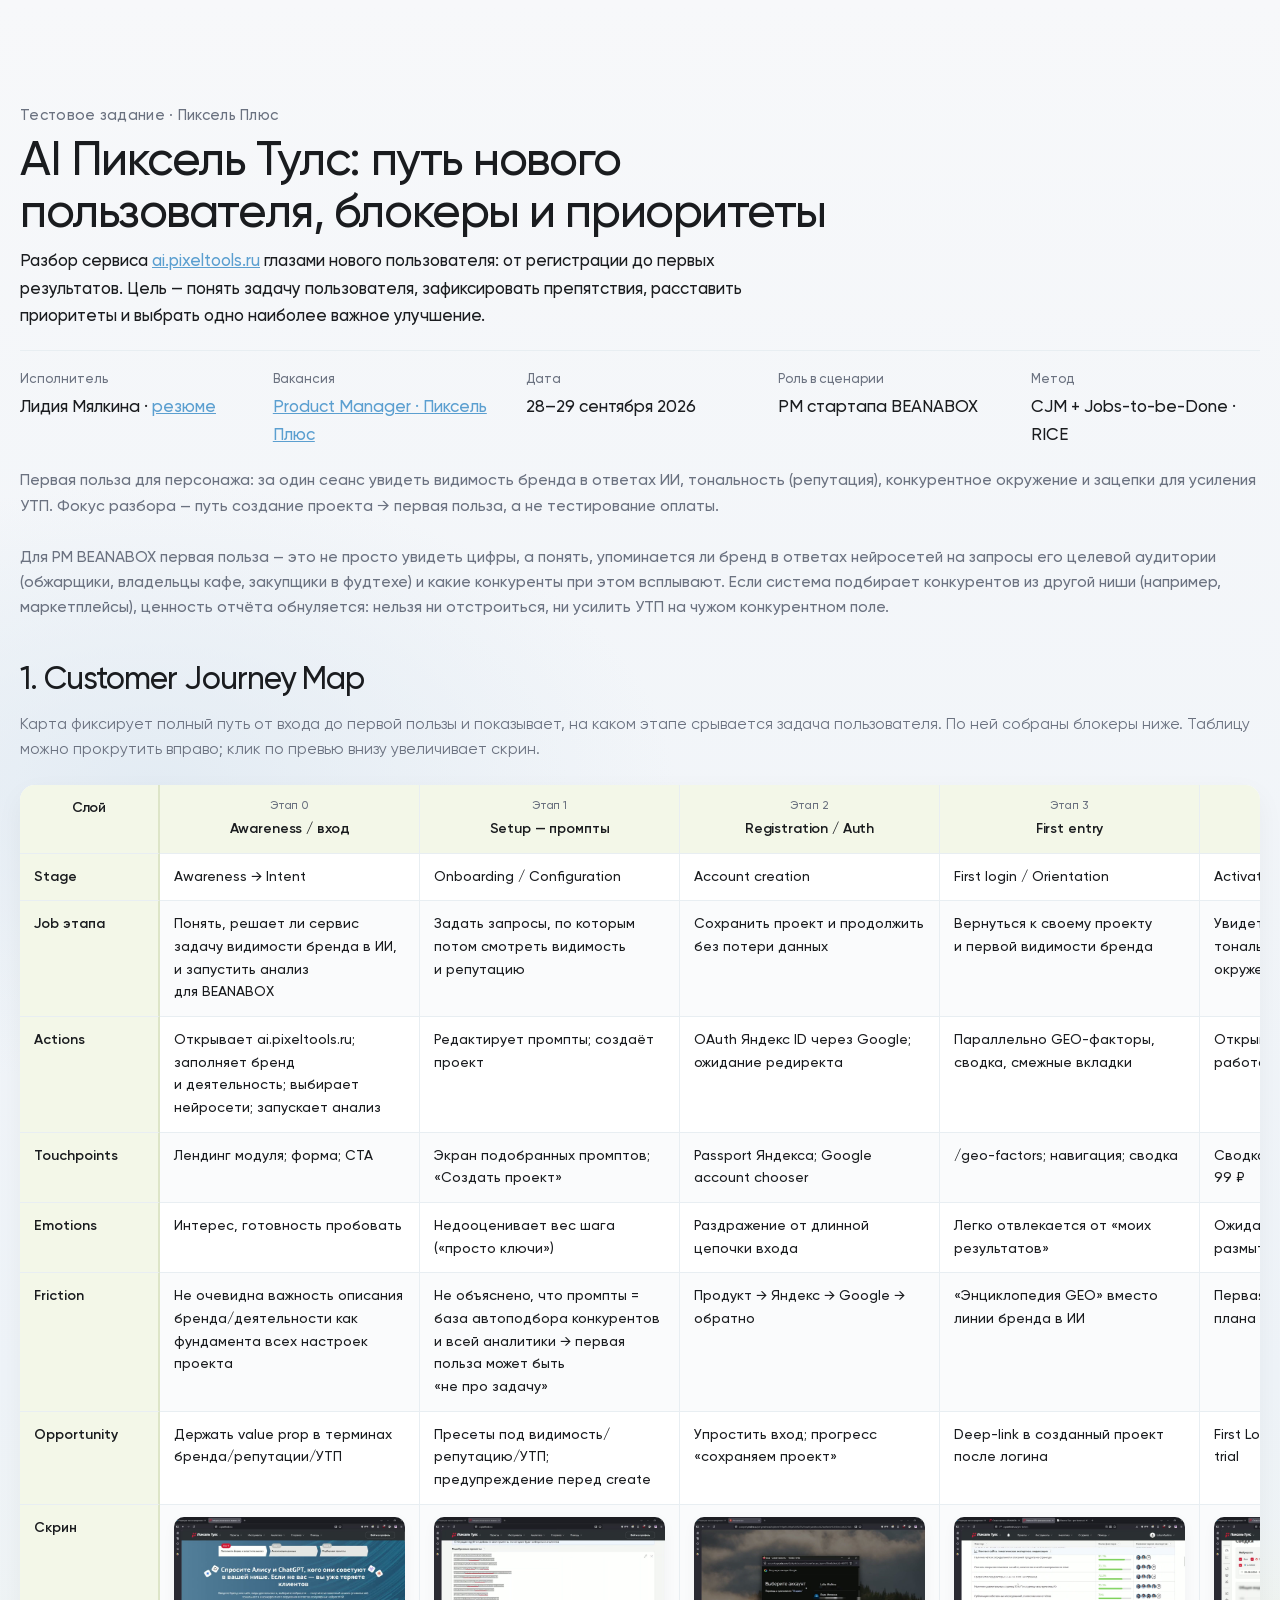
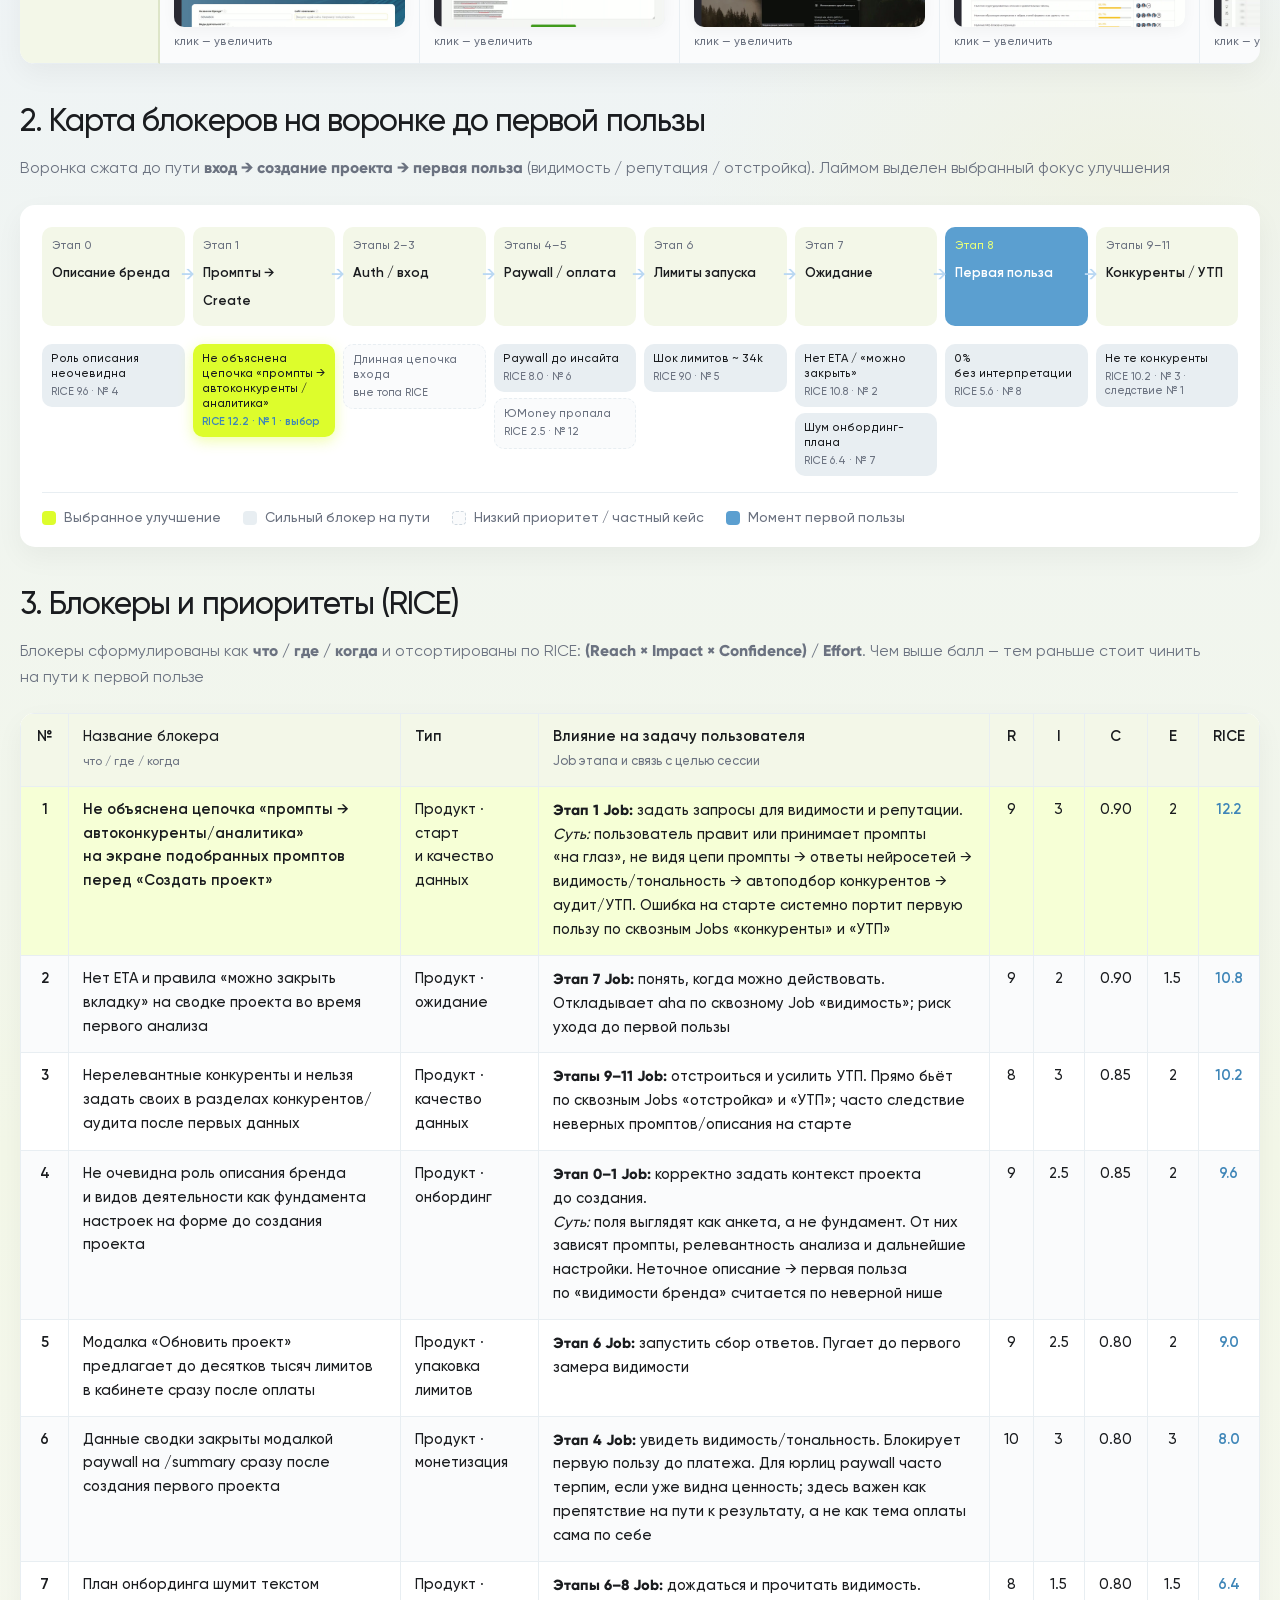
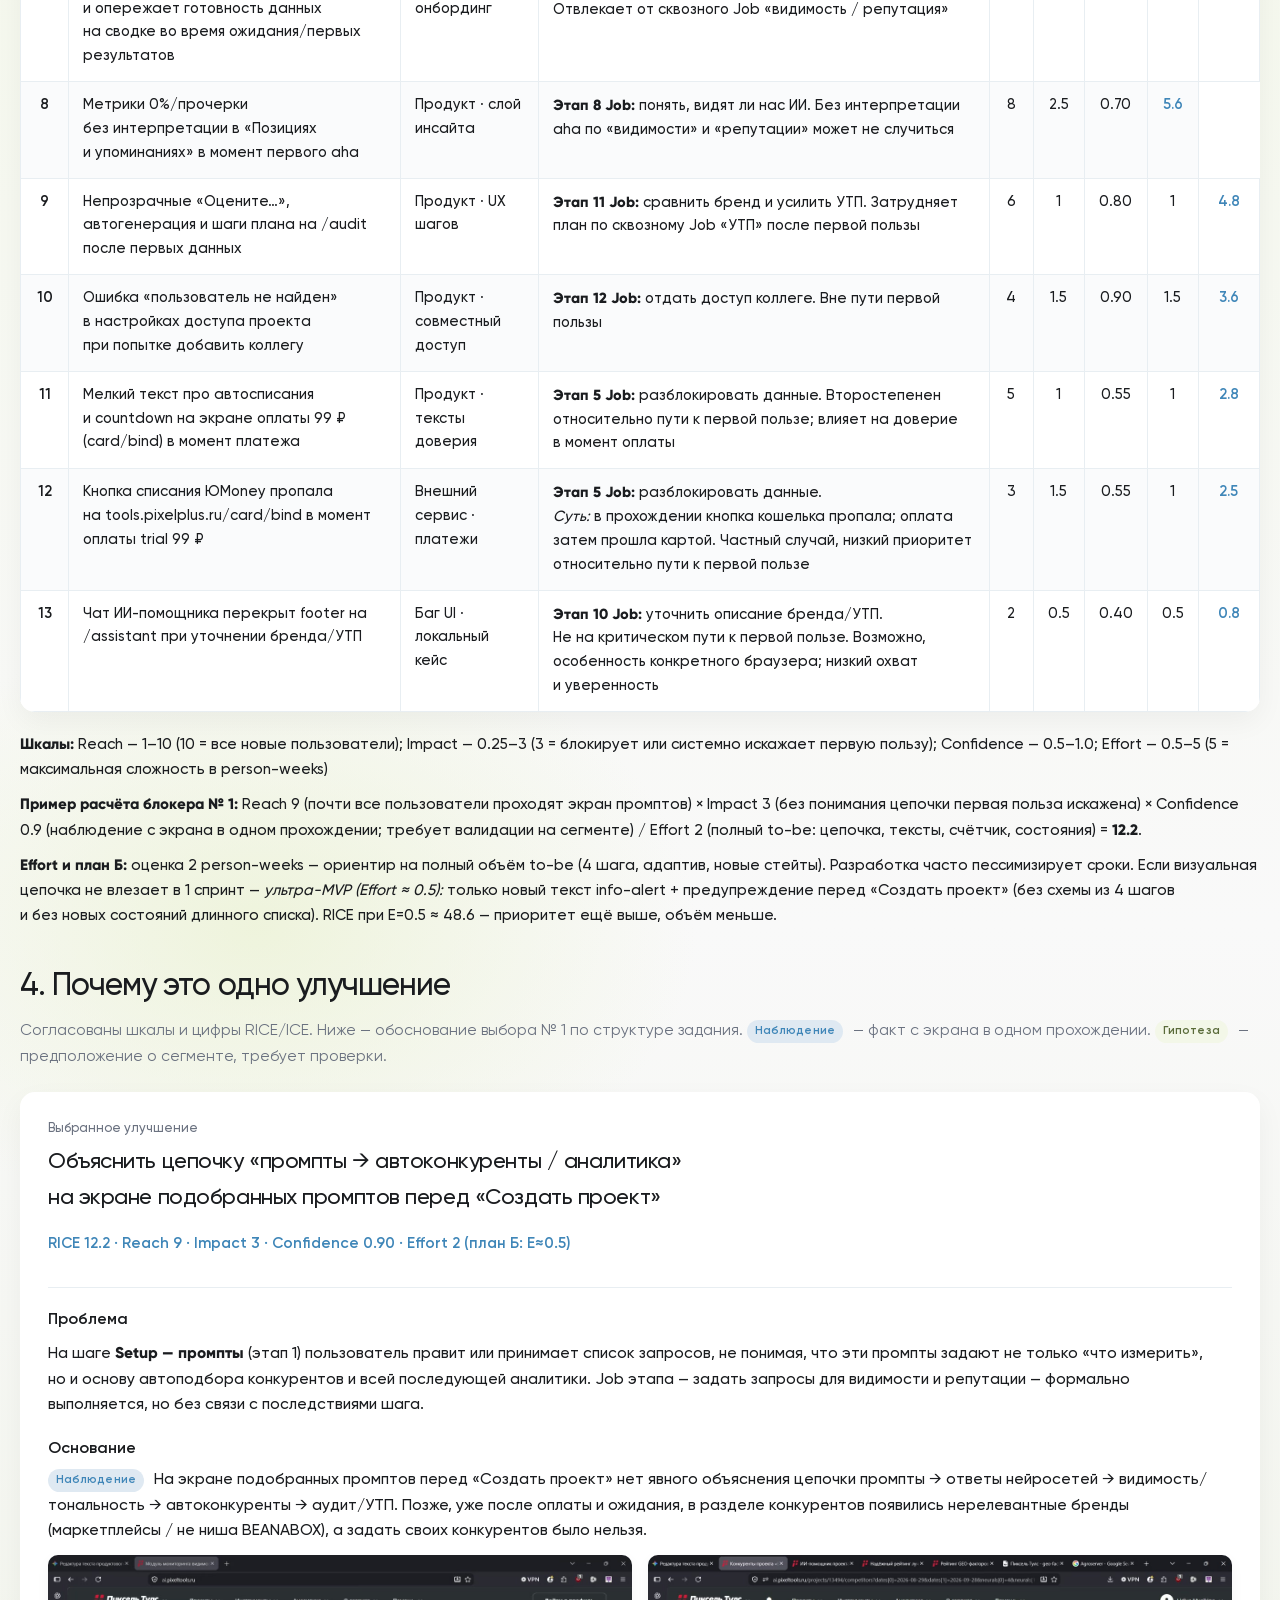
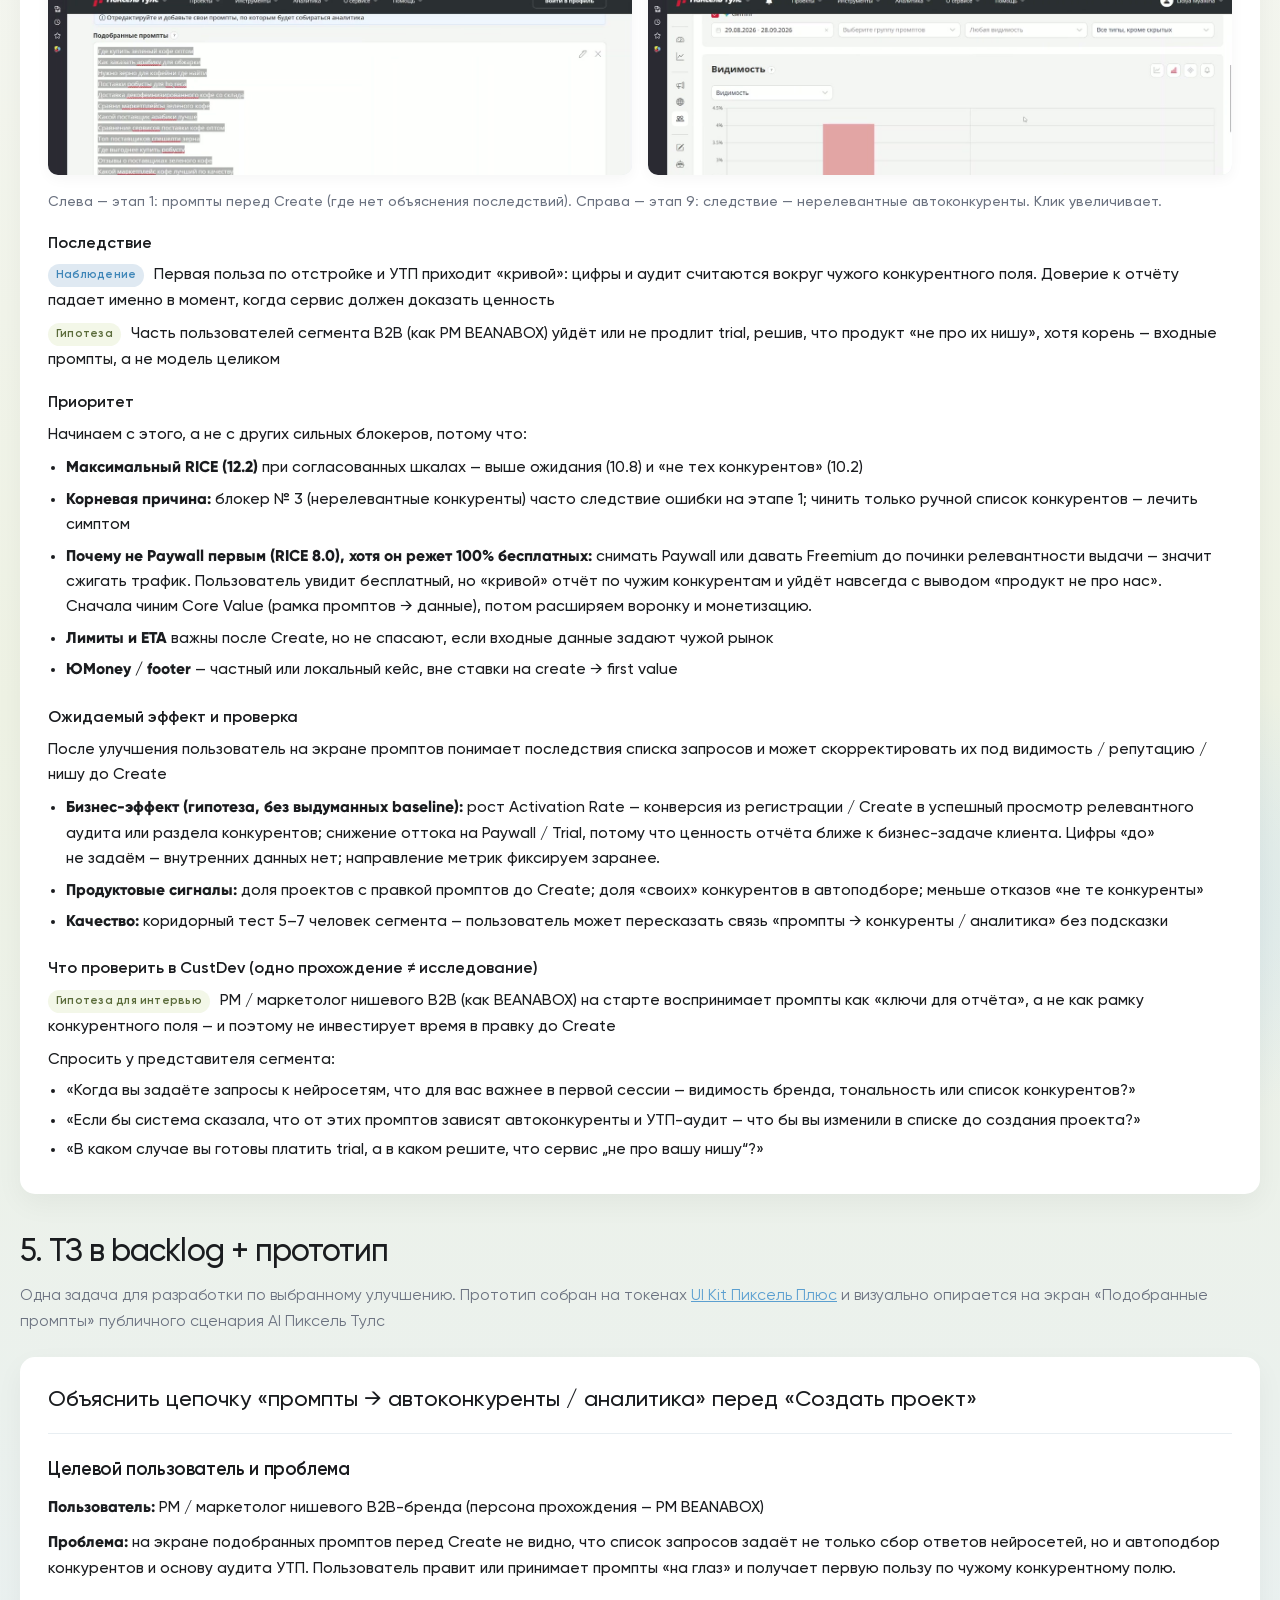
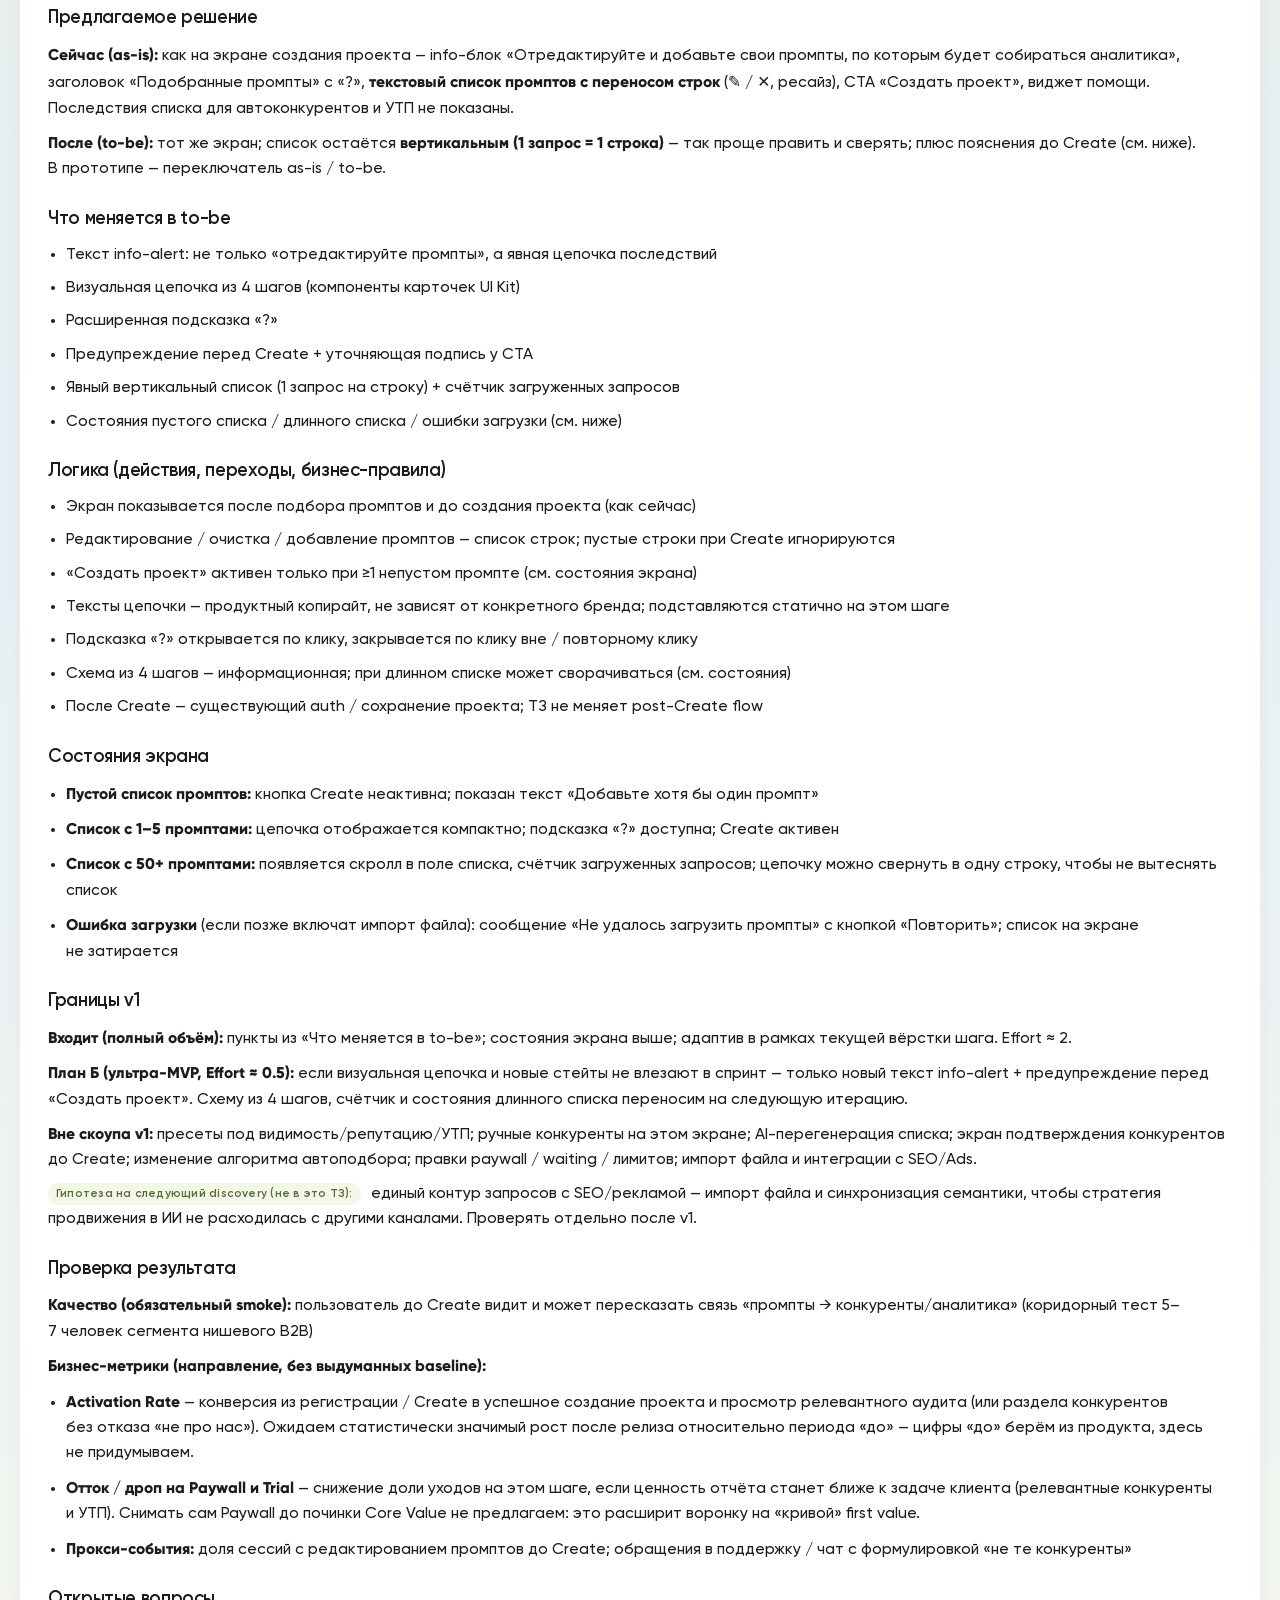
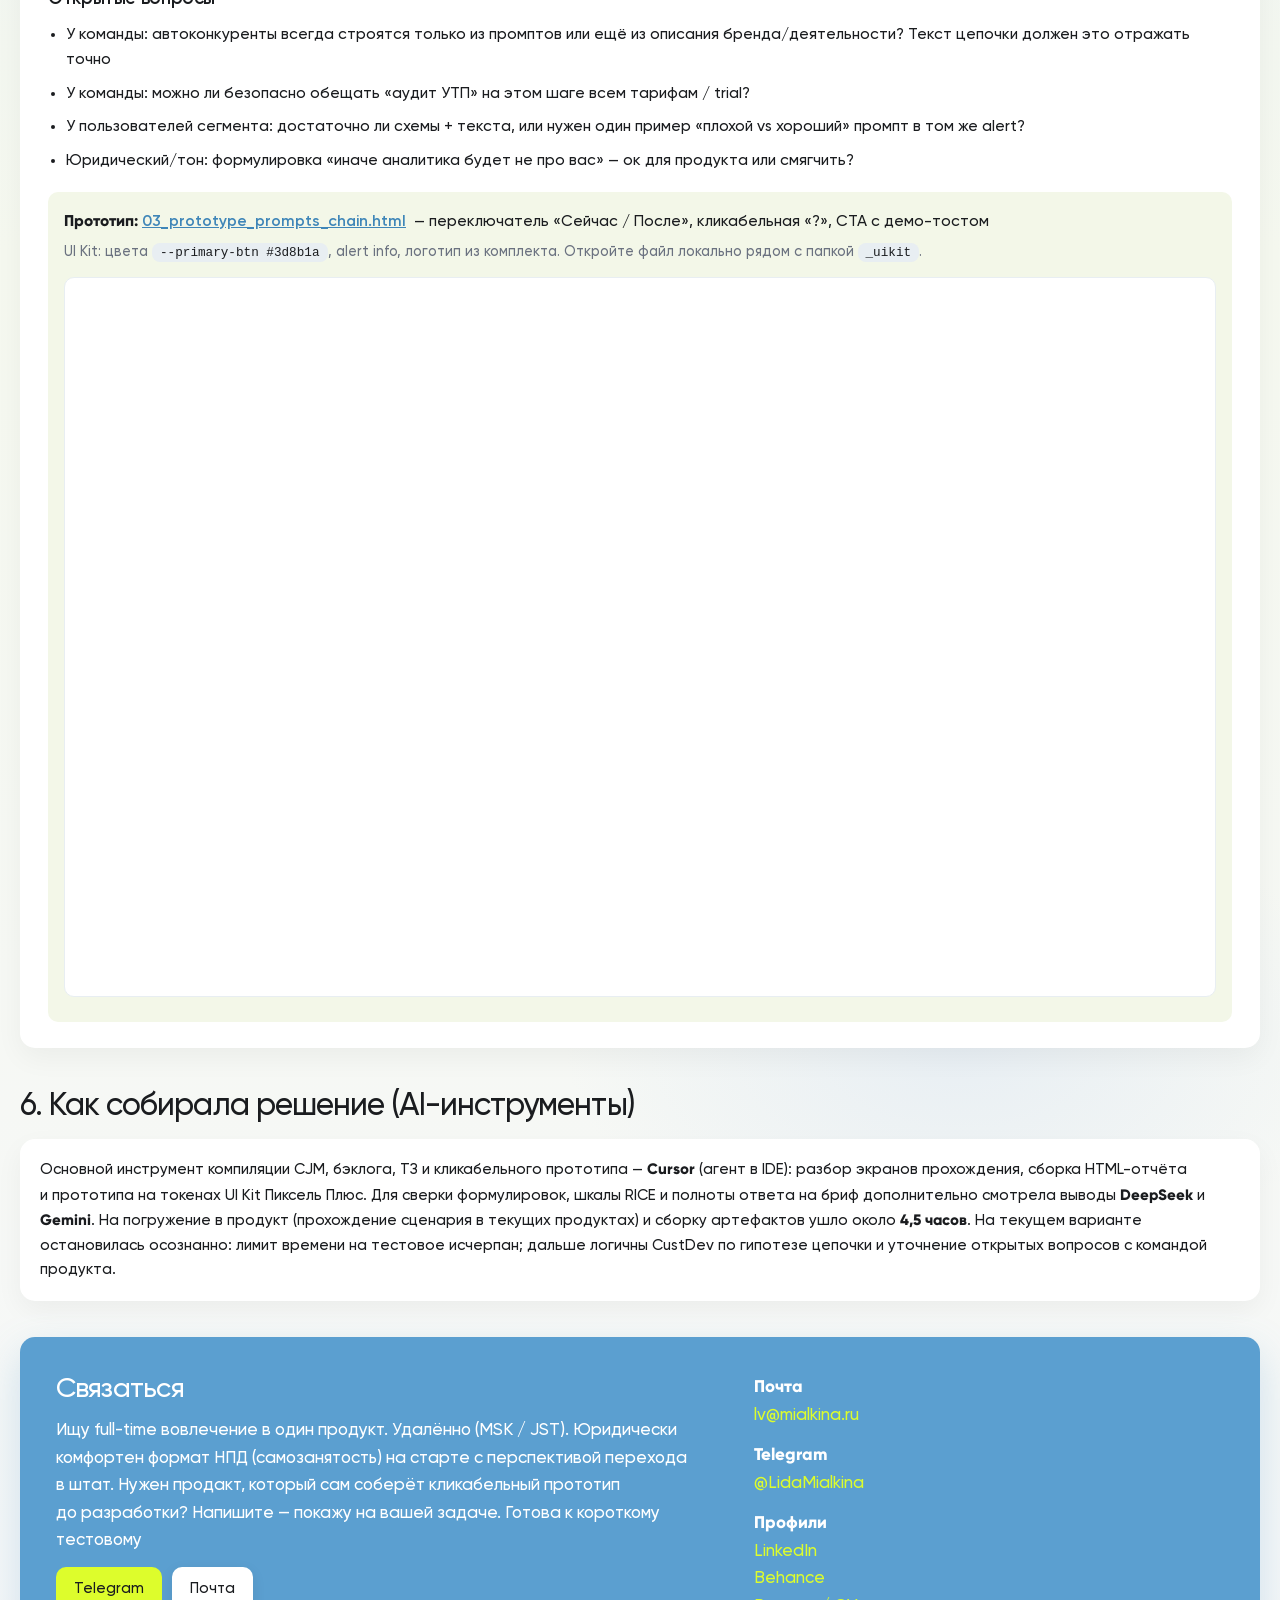
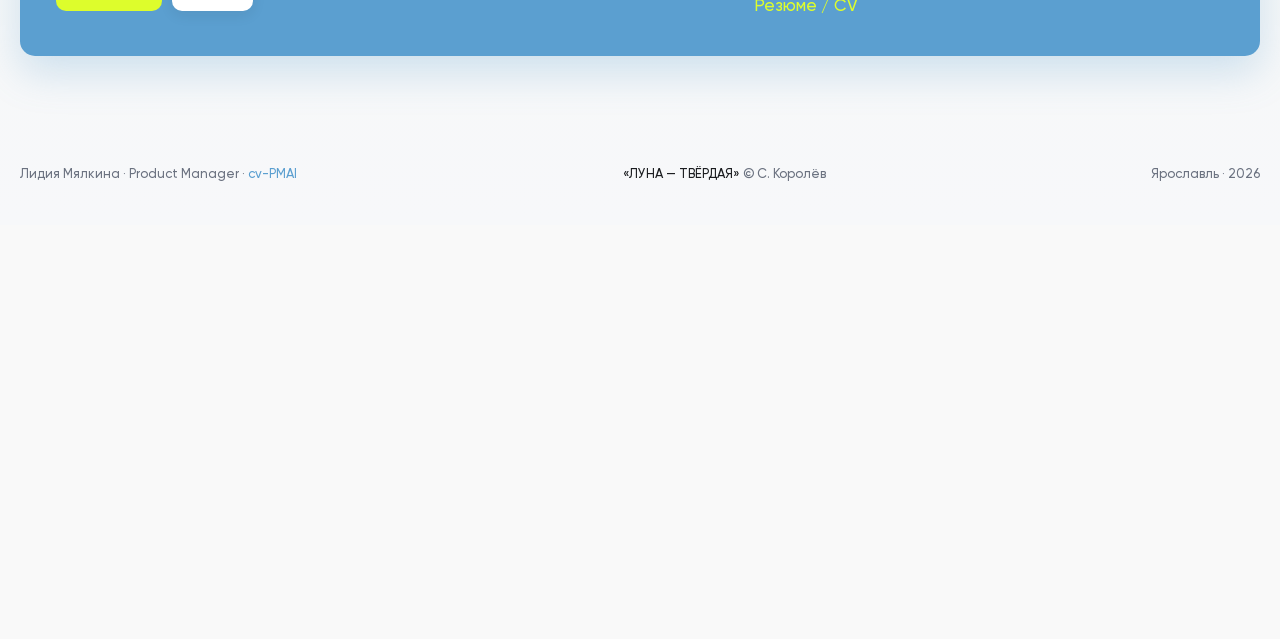
==== index.html @ 6ed5271f "Тестовое для Пиксель Первый комит" ====
<!DOCTYPE html>
<html lang="ru">
<head>
<meta charset="utf-8"/>
<meta name="viewport" content="width=device-width, initial-scale=1"/>
<title>AI Пиксель Тулс · тестовое — Лидия Мялкина</title>
<meta http-equiv="refresh" content="0; url=02_report_CJM_blockers_RICE.html"/>
<link rel="canonical" href="02_report_CJM_blockers_RICE.html"/>
<meta name="robots" content="noindex,nofollow"/>
</head>
<body>
  <p style="font:500 16px/1.5 system-ui,sans-serif;padding:24px">
    <a href="02_report_CJM_blockers_RICE.html">Открыть отчёт: CJM, блокеры, RICE, ТЗ и прототип</a>
  </p>
</body>
</html>
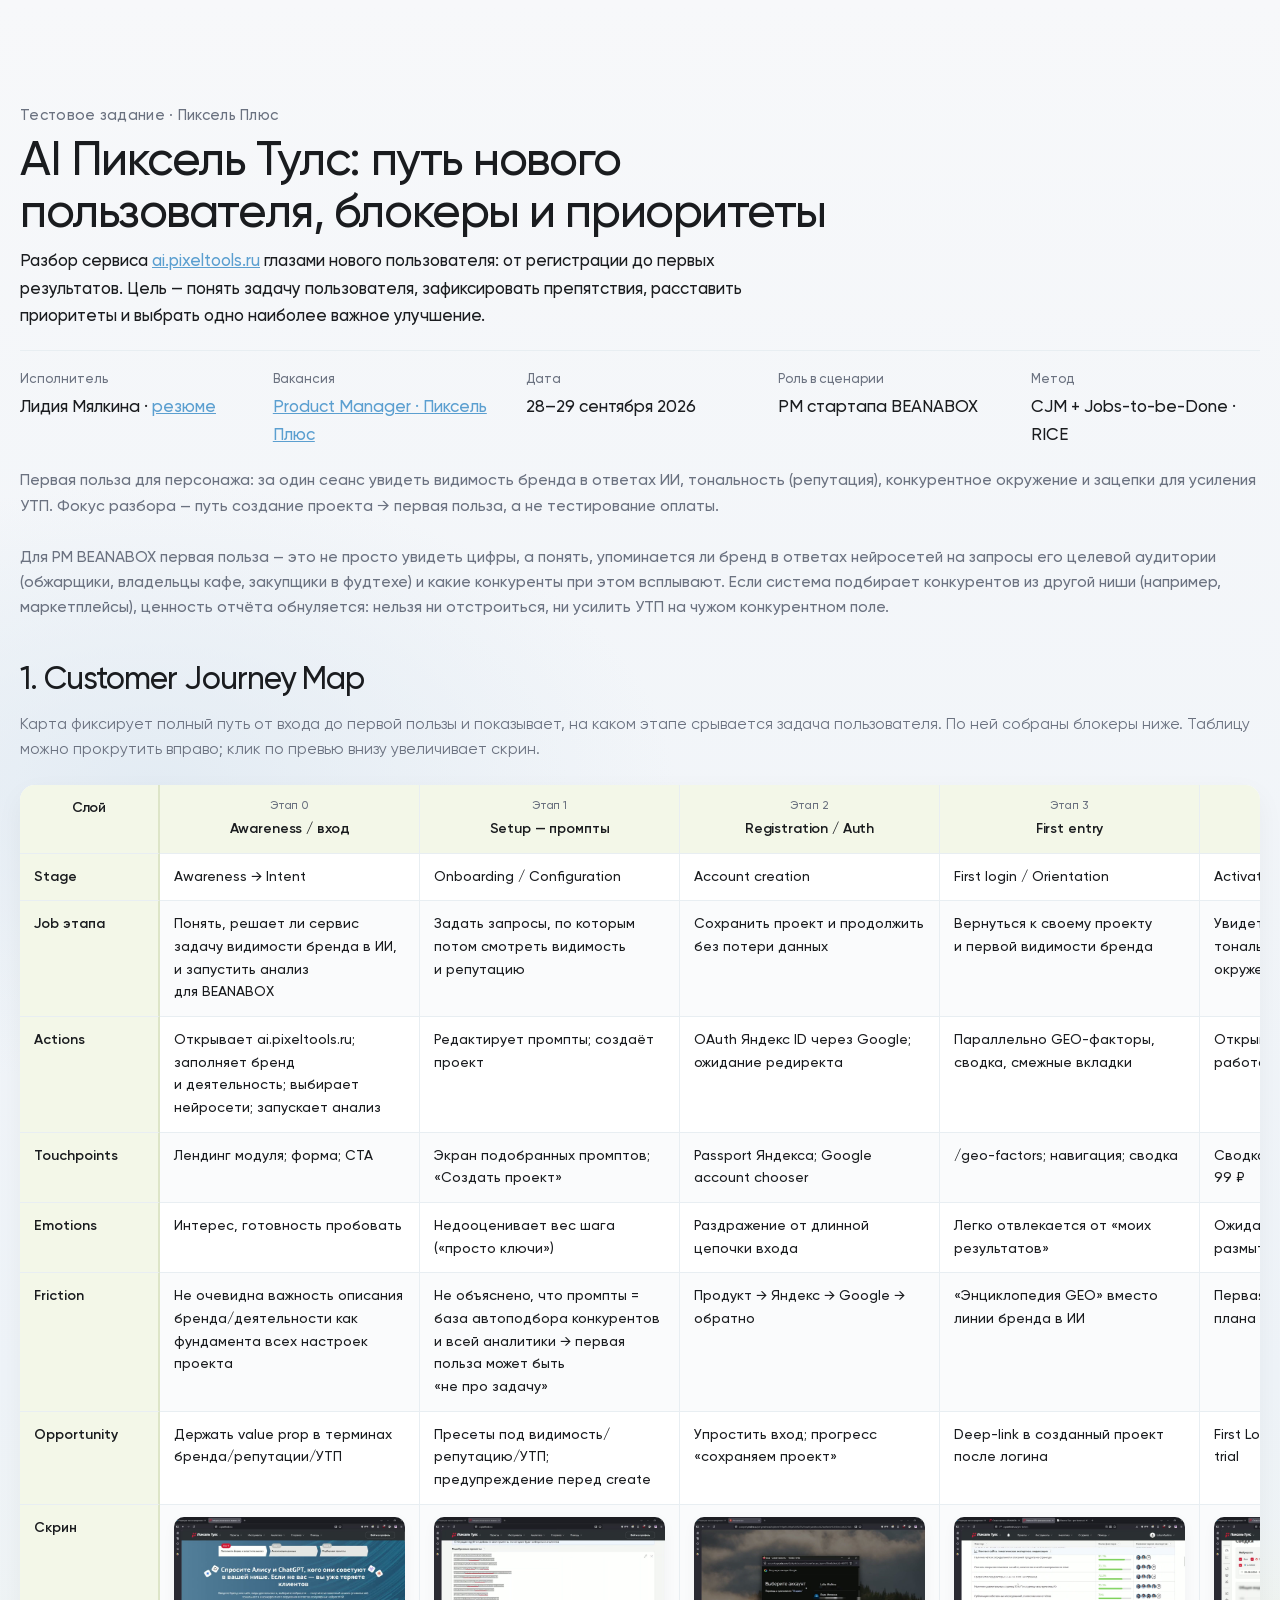
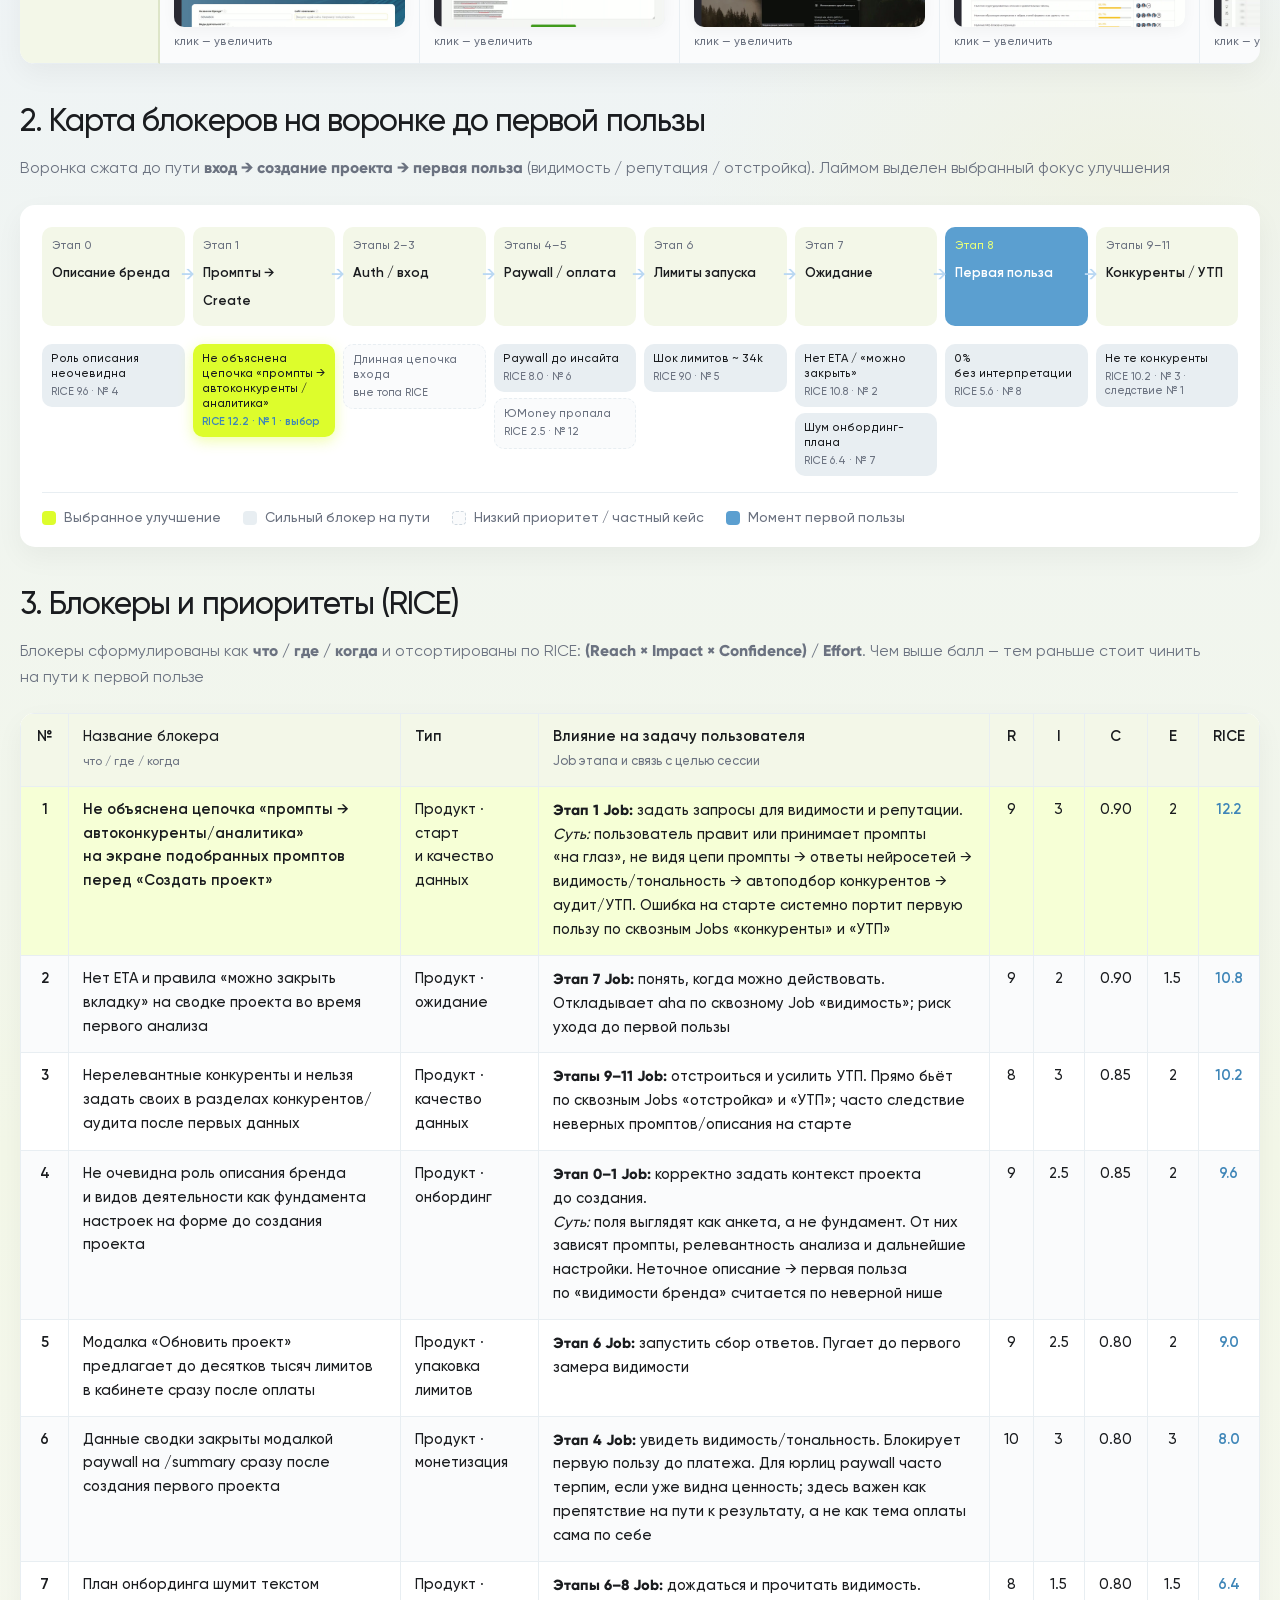
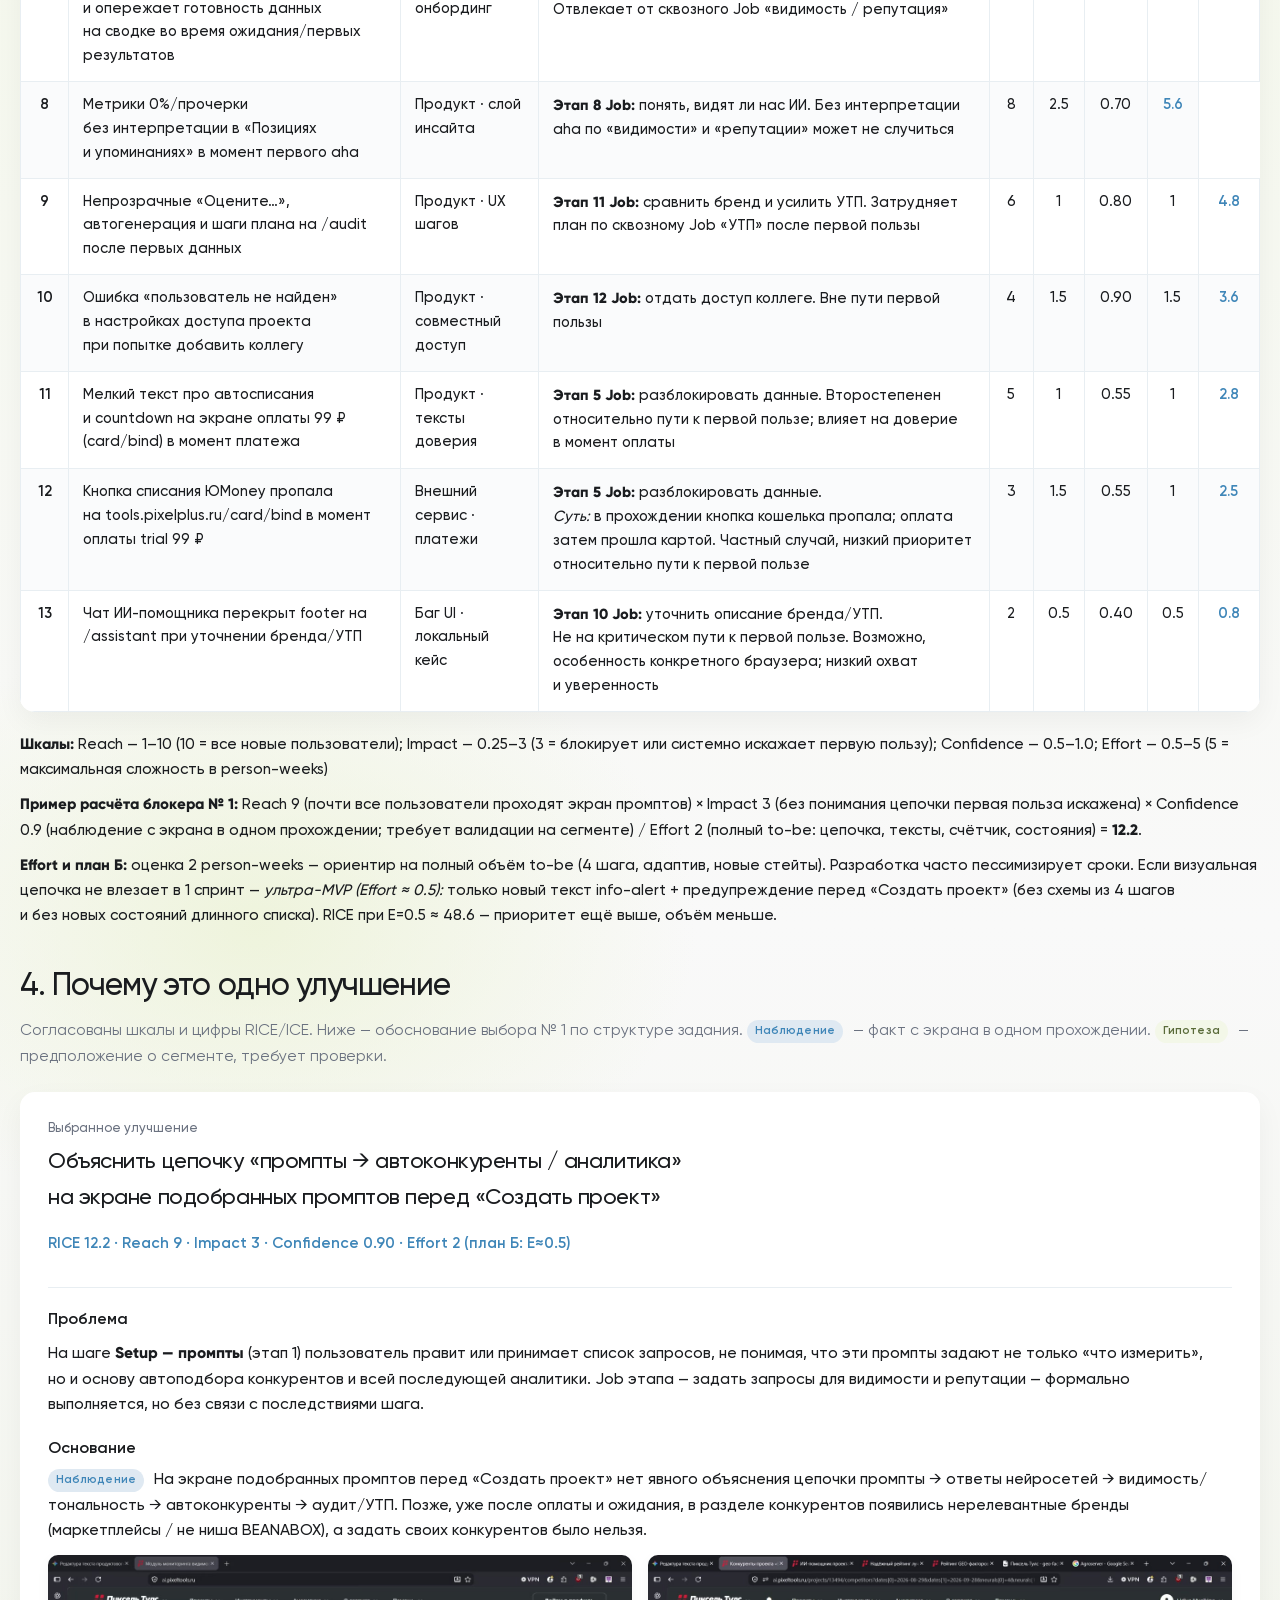
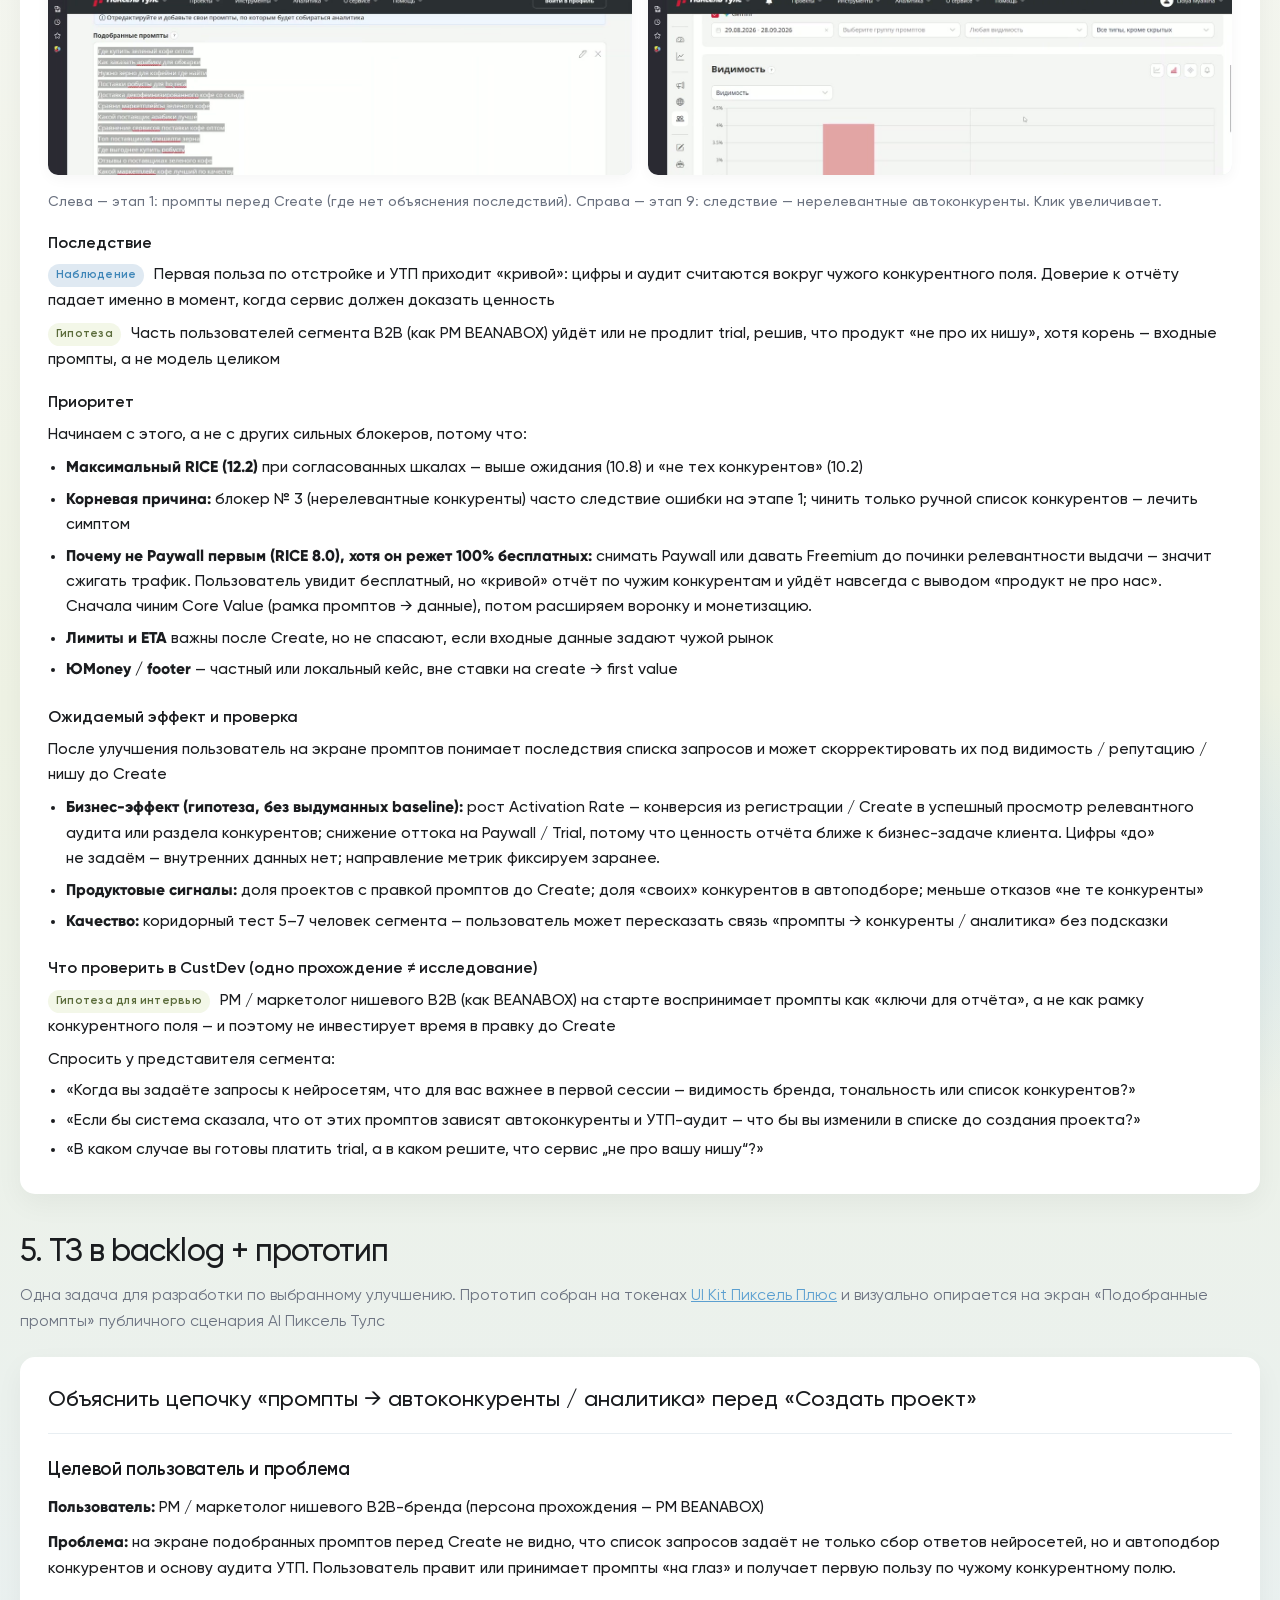
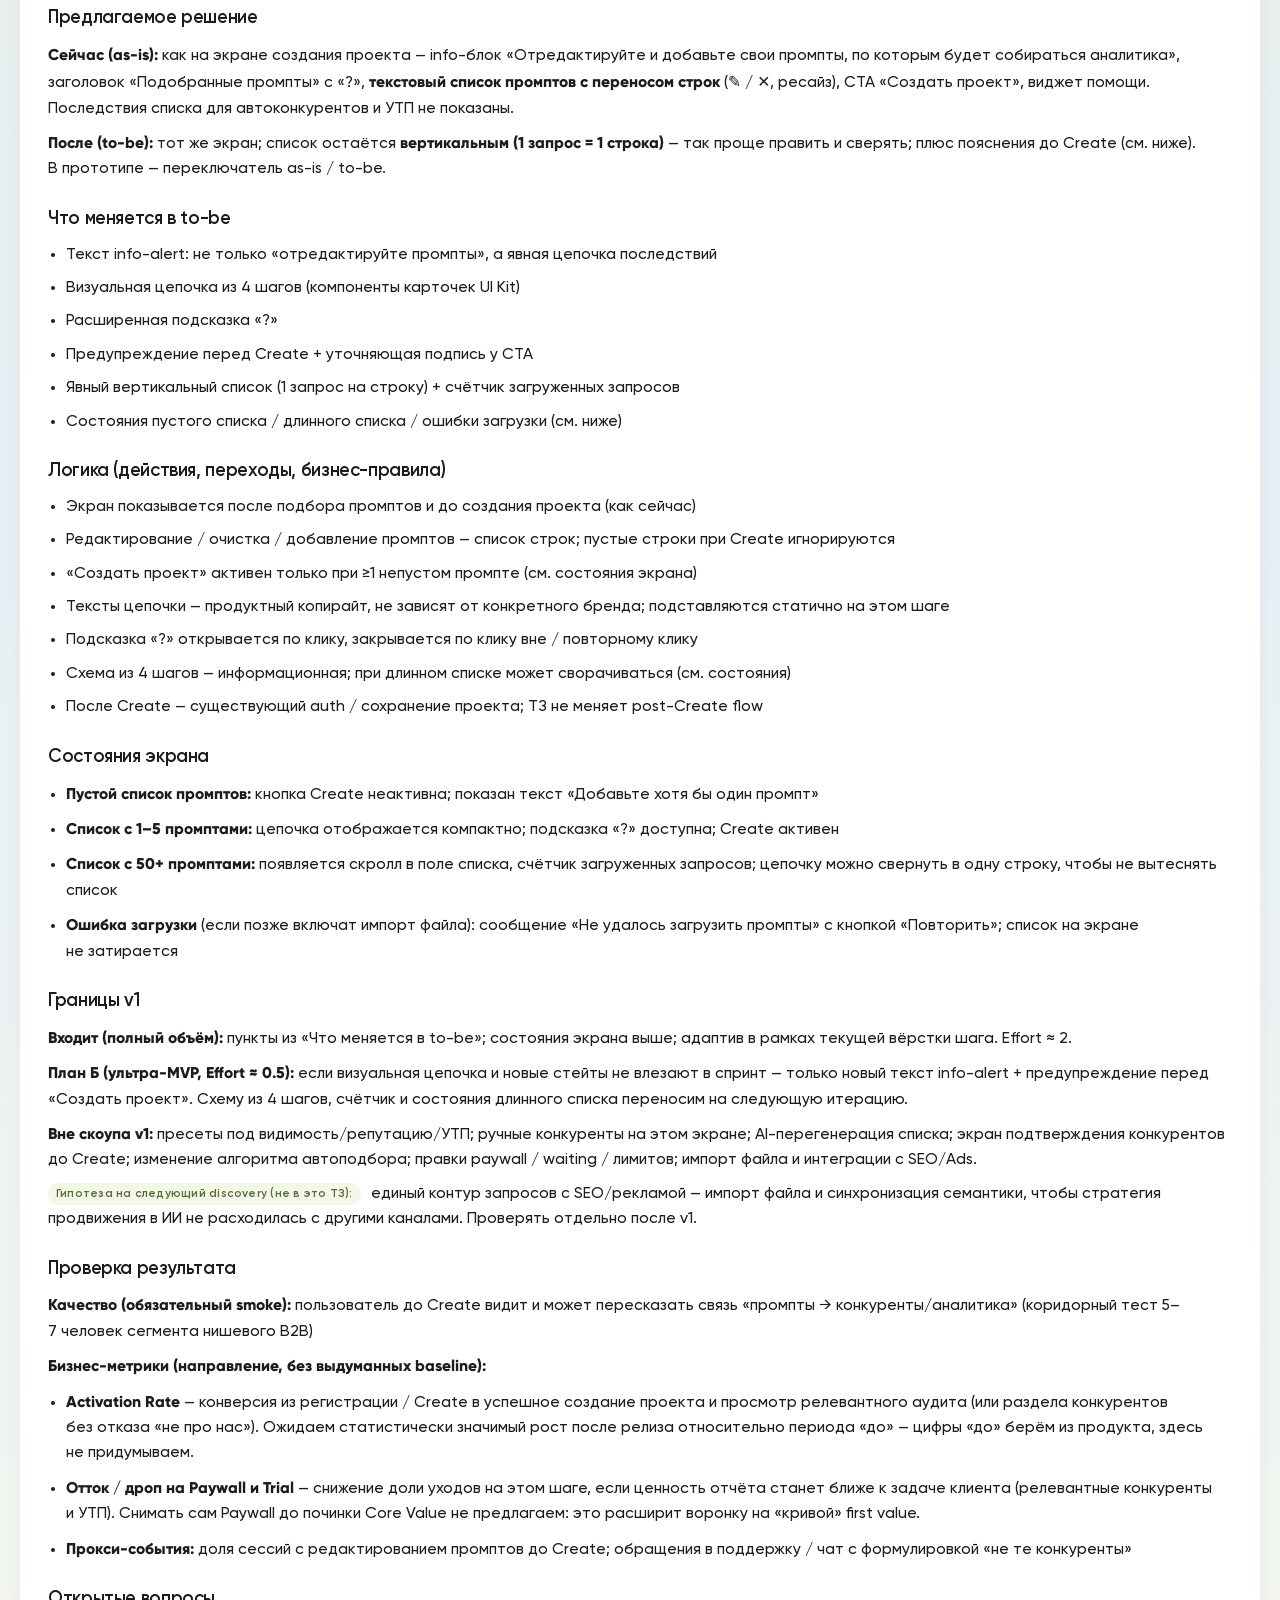
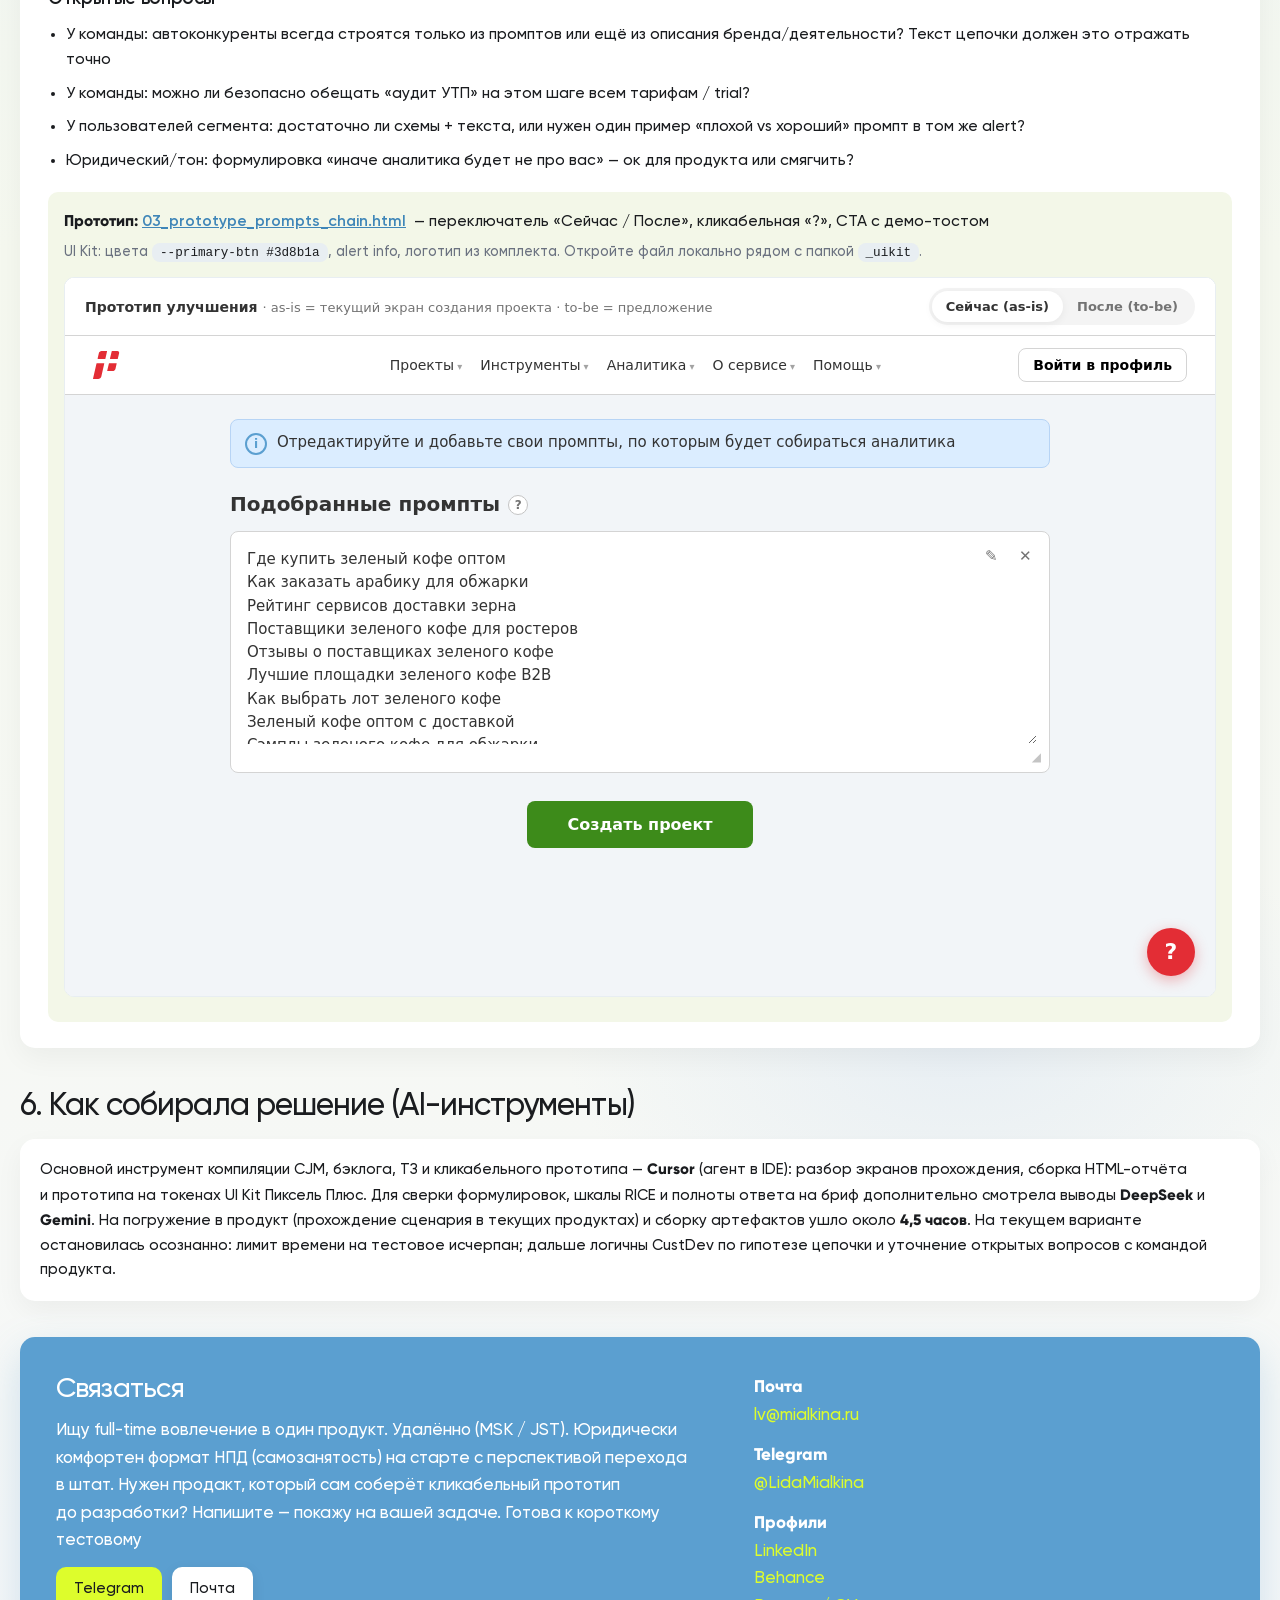
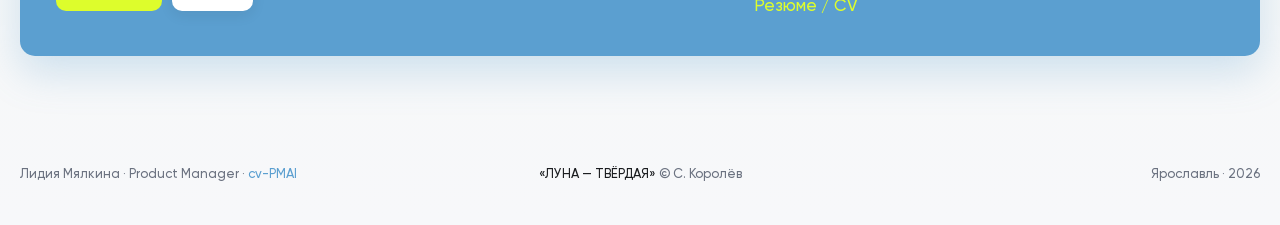
==== commit 2e0506eb: "Удаление редиректа https://lidee4ka.github.io/ai-pixeltools-cjm/02_report_CJM_blockers_RICE.html - п" ====
--- a/index.html
+++ b/index.html
@@ -3,14 +3,1742 @@
 <head>
 <meta charset="utf-8"/>
 <meta name="viewport" content="width=device-width, initial-scale=1"/>
-<title>AI Пиксель Тулс · тестовое — Лидия Мялкина</title>
-<meta http-equiv="refresh" content="0; url=02_report_CJM_blockers_RICE.html"/>
-<link rel="canonical" href="02_report_CJM_blockers_RICE.html"/>
-<meta name="robots" content="noindex,nofollow"/>
+<meta name="theme-color" content="#5b9fd0"/>
+<meta name="color-scheme" content="light"/>
+<title>Тестовое Пиксель Плюс: CJM и ТЗ AI Пиксель Тулс — Лидия Мялкина</title>
+<meta name="description" content="Тестовое на вакансию Product Manager Пиксель Плюс: CJM, блокеры RICE, обоснование и ТЗ с прототипом цепочки промптов. Исполнитель — Лидия Мялкина."/>
+<meta name="author" content="Лидия Мялкина"/>
+<meta name="robots" content="noindex, nofollow"/>
+<meta name="googlebot" content="noindex, nofollow"/>
+<link rel="canonical" href="https://lidee4ka.github.io/cv-PMAI/"/>
+<link rel="alternate" hreflang="ru-RU" href="https://lidee4ka.github.io/cv-PMAI/"/>
+<link rel="alternate" hreflang="x-default" href="https://lidee4ka.github.io/cv-PMAI/"/>
+
+<meta property="og:type" content="article"/>
+<meta property="og:locale" content="ru_RU"/>
+<meta property="og:site_name" content="Лидия Мялкина · Product Manager"/>
+<meta property="og:title" content="Тестовое Пиксель Плюс: CJM и ТЗ AI Пиксель Тулс — Лидия Мялкина"/>
+<meta property="og:description" content="CJM, приоритет блокеров RICE и ТЗ с прототипом улучшения экрана промптов для AI Пиксель Тулс. Вакансия Product Manager в B2B SaaS."/>
+<meta property="og:url" content="https://lidee4ka.github.io/cv-PMAI/"/>
+<meta property="og:image" content="https://lidee4ka.github.io/cv-PMAI/og-cover.png"/>
+<meta property="og:image:alt" content="Лидия Мялкина — продакт-менеджер, тестовое задание Пиксель Плюс"/>
+
+<meta name="twitter:card" content="summary_large_image"/>
+<meta name="twitter:title" content="Тестовое Пиксель Плюс: CJM и ТЗ — Лидия Мялкина"/>
+<meta name="twitter:description" content="CJM, RICE и ТЗ с прототипом для AI Пиксель Тулс. Product Manager, B2B SaaS."/>
+<meta name="twitter:image" content="https://lidee4ka.github.io/cv-PMAI/og-cover.png"/>
+<meta name="twitter:image:alt" content="Лидия Мялкина — тестовое задание Пиксель Плюс"/>
+
+<script type="application/ld+json">
+{
+  "@context": "https://schema.org",
+  "@type": "Article",
+  "inLanguage": "ru-RU",
+  "headline": "Тестовое задание Пиксель Плюс: CJM, блокеры RICE и ТЗ с прототипом",
+  "description": "Разбор AI Пиксель Тулс глазами нового пользователя: CJM, приоритезация блокеров и ТЗ улучшения экрана промптов.",
+  "datePublished": "2026-09-28",
+  "dateModified": "2026-09-29",
+  "author": {
+    "@type": "Person",
+    "name": "Лидия Мялкина",
+    "url": "https://lidee4ka.github.io/cv-PMAI/",
+    "email": "lv@mialkina.ru"
+  },
+  "about": {
+    "@type": "JobPosting",
+    "title": "Продуктовый менеджер / Product Manager в B2B SaaS — Discovery и AI-прототипирование",
+    "url": "https://hh.ru/vacancy/136839649",
+    "hiringOrganization": {
+      "@type": "Organization",
+      "name": "Пиксель Плюс"
+    }
+  },
+  "isPartOf": {
+    "@type": "WebSite",
+    "name": "Резюме Лидии Мялкиной",
+    "url": "https://lidee4ka.github.io/cv-PMAI/"
+  }
+}
+</script>
+
+<link rel="preconnect" href="https://fonts.googleapis.com"/>
+<link rel="preconnect" href="https://fonts.gstatic.com" crossorigin/>
+<link href="https://fonts.googleapis.com/css2?family=Plus+Jakarta+Sans:wght@400;500;600;700;800&display=swap" rel="stylesheet"/>
+<style>
+  @font-face {
+    font-family: "Gilroy";
+    src: url("fonts/Gilroy-Light.woff") format("woff");
+    font-weight: 300;
+    font-style: normal;
+    font-display: swap;
+  }
+  @font-face {
+    font-family: "Gilroy";
+    src: url("fonts/Gilroy-Regular.woff") format("woff");
+    font-weight: 400;
+    font-style: normal;
+    font-display: swap;
+  }
+  @font-face {
+    font-family: "Gilroy";
+    src: url("fonts/Gilroy-Medium.woff") format("woff");
+    font-weight: 500;
+    font-style: normal;
+    font-display: swap;
+  }
+  @font-face {
+    font-family: "Gilroy";
+    src: url("fonts/Gilroy-Semibold.woff") format("woff");
+    font-weight: 600;
+    font-style: normal;
+    font-display: swap;
+  }
+  @font-face {
+    font-family: "Gilroy";
+    src: url("fonts/Gilroy-ExtraBold.woff") format("woff");
+    font-weight: 800;
+    font-style: normal;
+    font-display: swap;
+  }
+
+  /* Live theme from https://lidee4ka.github.io/cv-PMAI/ */
+  :root {
+    --navy: #5b9fd0;
+    --navy-ink: #3f86b8;
+    --burgundy: #6b7280;
+    --gold: #DDFD2C;
+    --gold-soft: #e8ff7a;
+    --paper: #f9f9f9;
+    --paper-2: #f3f7e8;
+    --white: #fff;
+    --ink: #1a1c1f;
+    --muted: #6b7280;
+    --line: #e8eef2;
+    --blue: #5b9fd0;
+    --peach: #bad8f3;
+    --lime: #DDFD2C;
+    --violet: #5b9fd0;
+    --shadow: 0 12px 32px #1a1c1f10;
+    --radius: 10px;
+    --link: #5b9fd0;
+    --cta: #DDFD2C;
+    --sans: "Gilroy", "Plus Jakarta Sans", "Segoe UI", system-ui, sans-serif;
+    --max: 1400px;
+    --th: #f3f7e8;
+  }
+
+  * { box-sizing: border-box; }
+
+  body {
+    margin: 0;
+    color: var(--ink);
+    font: 500 17px/1.62 var(--sans);
+    letter-spacing: 0;
+    text-rendering: optimizeLegibility;
+    background-color: #f9f9f9;
+    background-image:
+      radial-gradient(900px 520px at 12% 8%, #dfe9f2cc 0%, transparent 58%),
+      radial-gradient(820px 480px at 88% 18%, #eff2e1cc 0%, transparent 55%),
+      radial-gradient(760px 520px at 20% 42%, #ebf2d3c2 0%, transparent 58%),
+      radial-gradient(700px 460px at 82% 58%, #bad8f399 0%, transparent 55%),
+      radial-gradient(780px 500px at 30% 78%, #f6faedb8 0%, transparent 58%),
+      radial-gradient(720px 440px at 75% 92%, #e1eaf3b0 0%, transparent 55%),
+      linear-gradient(180deg, #f7f8fa 0%, #eef3f8 14%, #f3f7e8 28%, #f9f9f9 42%, #eef2e4 56%, #e8f0f6 70%, #f5f8ef 84%, #f7f8fa 100%);
+  }
+
+  .doc-header {
+    background: transparent;
+    border-radius: 0;
+    padding: 0;
+    margin-bottom: 20px;
+    box-shadow: none;
+  }
+  .doc-header .kicker { margin-bottom: 10px; }
+  .doc-header h1 { margin-bottom: 8px; }
+  .doc-lead {
+    color: var(--ink);
+    font-size: 1.05rem;
+    max-width: 48rem;
+    margin: 0 0 20px;
+  }
+  .doc-facts {
+    display: grid;
+    grid-template-columns: repeat(auto-fit, minmax(180px, 1fr));
+    gap: 14px 24px;
+    margin: 0;
+    padding: 18px 0 0;
+    border-top: 1px solid var(--line);
+  }
+  .doc-facts dt {
+    margin: 0;
+    color: var(--muted);
+    font-size: 0.82rem;
+    font-weight: 500;
+  }
+  .doc-facts dd {
+    margin: 4px 0 0;
+    color: var(--ink);
+    font-weight: 500;
+  }
+  .doc-facts a { font-weight: 500; }
+
+  .note {
+    background: transparent;
+    border: 0;
+    border-radius: 0;
+    padding: 0;
+    font-size: 0.98rem;
+    margin: 0 0 28px;
+    box-shadow: none;
+    color: var(--muted);
+    font-weight: 500;
+  }
+  .note strong {
+    color: var(--muted);
+    font-weight: 500;
+  }
+
+  .wrap {
+    width: min(var(--max), calc(100% - 40px));
+    margin-inline: auto;
+    padding: 40px 0 72px;
+  }
+
+  h1, h2, h3 {
+    font-family: var(--sans);
+    color: #1a1c1f;
+    font-weight: 500;
+    letter-spacing: -0.03em;
+    text-wrap: balance;
+    margin: 0;
+  }
+  h1 {
+    font-size: clamp(32px, 5vw, 48px);
+    line-height: 1.08;
+    margin-bottom: 10px;
+  }
+  h2 {
+    font-size: clamp(24px, 3vw, 32px);
+    line-height: 1.15;
+    margin: 40px 0 14px;
+  }
+
+  .kicker {
+    color: #6b7280;
+    letter-spacing: 0.02em;
+    margin: 0 0 14px;
+    font-size: 15px;
+    font-weight: 500;
+    line-height: 1.45;
+  }
+
+  .meta {
+    color: var(--muted);
+    font-size: 0.98rem;
+    margin: 0 0 22px;
+    font-weight: 400;
+  }
+
+  .card {
+    background: var(--white);
+    border-radius: 15px;
+    padding: 18px;
+    border: 0;
+    box-shadow: 0 10px 28px #1a1c1f0c;
+  }
+
+  .cjm-scroll {
+    overflow-x: auto;
+    overflow-y: hidden;
+    -webkit-overflow-scrolling: touch;
+    border: 0;
+    border-radius: 15px;
+    background: var(--white);
+    box-shadow: 0 10px 28px #1a1c1f0c;
+  }
+  .cjm-scroll::-webkit-scrollbar { height: 10px; }
+  .cjm-scroll::-webkit-scrollbar-thumb {
+    background: #5b9fd0;
+    border-radius: 8px;
+  }
+  .cjm-scroll::-webkit-scrollbar-track {
+    background: #e8eef2;
+    border-radius: 8px;
+  }
+
+  table.cjm {
+    border-collapse: separate;
+    border-spacing: 0;
+    min-width: max-content;
+    font-size: 0.875rem;
+  }
+  table.cjm th, table.cjm td {
+    border-right: 1px solid var(--line);
+    border-bottom: 1px solid var(--line);
+    padding: 12px 14px;
+    vertical-align: top;
+    min-width: 220px;
+    max-width: 260px;
+  }
+  table.cjm th.row-label, table.cjm td.row-label {
+    position: sticky;
+    left: 0;
+    z-index: 3;
+    background: #f3f7e8;
+    min-width: 140px;
+    max-width: 160px;
+    font-weight: 600;
+    color: #1a1c1f;
+    border-right: 2px solid #dde5c8;
+  }
+  table.cjm thead th {
+    background: #f3f7e8;
+    color: #1a1c1f;
+    font-weight: 600;
+    position: sticky;
+    top: 0;
+    z-index: 2;
+    letter-spacing: -0.01em;
+    white-space: nowrap;
+  }
+  table.cjm thead th.row-label {
+    z-index: 4;
+    background: #f3f7e8;
+    color: #1a1c1f;
+  }
+  table.cjm tbody tr:nth-child(even) td:not(.row-label) { background: #fafbfc; }
+  table.cjm tbody tr:nth-child(odd) td:not(.row-label) { background: var(--white); }
+
+  .stage-num {
+    display: block;
+    font-size: 0.72rem;
+    font-weight: 500;
+    color: var(--muted);
+    margin-bottom: 2px;
+  }
+
+  .thumb {
+    display: block;
+    width: 100%;
+    height: 110px;
+    object-fit: cover;
+    object-position: top;
+    border-radius: 10px;
+    border: 0;
+    cursor: zoom-in;
+    background: #e8eef2;
+    box-shadow: 0 4px 14px #1a1c1f0a;
+    transition: transform 0.15s ease, box-shadow 0.15s ease;
+  }
+  .thumb:hover {
+    transform: translateY(-1px);
+    box-shadow: 0 8px 20px #1a1c1f14;
+  }
+  .thumb-hint { color: var(--muted); font-size: 0.72rem; margin-top: 6px; }
+
+  .blockers-wrap {
+    overflow-x: auto;
+    border-radius: 15px;
+    border: 0;
+    background: var(--white);
+    box-shadow: 0 10px 28px #1a1c1f0c;
+  }
+  table.blockers {
+    width: 100%;
+    border-collapse: collapse;
+    font-size: 0.92rem;
+    background: var(--white);
+  }
+  table.blockers th, table.blockers td {
+    border: 1px solid var(--line);
+    padding: 12px 14px;
+    vertical-align: top;
+    text-align: left;
+  }
+  table.blockers thead th {
+    background: #f3f7e8;
+    color: #1a1c1f;
+    font-weight: 600;
+    white-space: nowrap;
+  }
+  table.blockers thead th span { color: var(--muted) !important; font-weight: 500; }
+  table.blockers tbody tr:nth-child(even) td { background: #fafbfc; }
+  table.blockers tbody tr.is-pick td {
+    background: #f6ffd6;
+  }
+  table.blockers tbody tr.is-pick td.name {
+    font-weight: 600;
+  }
+  table.blockers .num {
+    width: 48px;
+    text-align: center;
+    font-weight: 600;
+    color: #1a1c1f;
+  }
+  table.blockers .rice {
+    font-weight: 600;
+    color: #3f86b8;
+    white-space: nowrap;
+  }
+  table.blockers .metric { text-align: center; white-space: nowrap; }
+  table.blockers .name { min-width: 260px; font-weight: 500; }
+  table.blockers .jtbd { min-width: 280px; color: var(--ink); }
+
+  .type-tag {
+    display: inline;
+    padding: 0;
+    border-radius: 0;
+    background: transparent;
+    color: var(--ink);
+    border: 0;
+    font-size: inherit;
+    font-weight: 500;
+    box-shadow: none;
+  }
+
+  .scales {
+    font-size: 0.95rem;
+    color: var(--muted);
+    margin: 8px 0 16px;
+  }
+  .scales strong { color: var(--ink); font-weight: 600; }
+
+  code {
+    font-family: ui-monospace, "Cascadia Code", Consolas, monospace;
+    font-size: 0.88em;
+    background: #e8eef2;
+    border: 0;
+    border-radius: 8px;
+    padding: 2px 8px;
+    color: #1a1c1f;
+  }
+
+  a { color: var(--link); }
+  a:hover { color: var(--navy-ink); }
+
+  .lightbox {
+    display: none;
+    position: fixed;
+    inset: 0;
+    background: rgba(26, 28, 31, 0.88);
+    z-index: 1000;
+    align-items: center;
+    justify-content: center;
+    padding: 24px;
+    cursor: zoom-out;
+  }
+  .lightbox.open { display: flex; }
+  .lightbox img {
+    max-width: min(96vw, 1400px);
+    max-height: 92vh;
+    border-radius: 15px;
+    box-shadow: 0 16px 40px rgba(0, 0, 0, 0.35);
+  }
+
+
+  /* Funnel map */
+  .funnel {
+    background: var(--white);
+    border-radius: 15px;
+    box-shadow: 0 10px 28px #1a1c1f0c;
+    padding: 22px 22px 18px;
+    margin: 0 0 8px;
+  }
+  .funnel-track {
+    display: grid;
+    grid-template-columns: repeat(8, minmax(0, 1fr));
+    gap: 8px;
+    align-items: stretch;
+    margin-bottom: 18px;
+  }
+  .funnel-stage {
+    background: #f3f7e8;
+    border-radius: 10px;
+    padding: 10px 10px 12px;
+    min-height: 72px;
+    position: relative;
+  }
+  .funnel-stage::after {
+    content: "→";
+    position: absolute;
+    right: -10px;
+    top: 50%;
+    transform: translateY(-50%);
+    color: #bad8f3;
+    font-weight: 600;
+    z-index: 1;
+  }
+  .funnel-stage:last-child::after { content: none; }
+  .funnel-stage .fs-num {
+    display: block;
+    color: var(--muted);
+    font-size: 0.72rem;
+    font-weight: 500;
+    margin-bottom: 4px;
+  }
+  .funnel-stage .fs-title {
+    color: var(--ink);
+    font-size: 0.82rem;
+    font-weight: 600;
+    line-height: 1.25;
+  }
+  .funnel-stage.is-aha {
+    background: #5b9fd0;
+  }
+  .funnel-stage.is-aha .fs-num { color: #e8ff7a; }
+  .funnel-stage.is-aha .fs-title { color: #fff; }
+
+  .funnel-blockers {
+    display: grid;
+    grid-template-columns: repeat(8, minmax(0, 1fr));
+    gap: 8px;
+  }
+  .fb-col {
+    display: flex;
+    flex-direction: column;
+    gap: 6px;
+    min-height: 1px;
+  }
+  .fb {
+    border-radius: 10px;
+    padding: 8px 9px;
+    font-size: 0.72rem;
+    line-height: 1.3;
+    font-weight: 500;
+    background: #e8eef2;
+    color: var(--ink);
+  }
+  .fb .fb-rice {
+    display: block;
+    color: var(--muted);
+    font-size: 0.68rem;
+    margin-top: 3px;
+  }
+  .fb.is-pick {
+    background: #DDFD2C;
+    color: #1a1c1f;
+    box-shadow: 0 4px 14px #DDFD2C66;
+  }
+  .fb.is-pick .fb-rice { color: #3f86b8; font-weight: 600; }
+  .fb.is-low {
+    background: #fafbfc;
+    color: var(--muted);
+    border: 1px dashed var(--line);
+  }
+  .funnel-legend {
+    display: flex;
+    flex-wrap: wrap;
+    gap: 14px 22px;
+    margin-top: 16px;
+    padding-top: 14px;
+    border-top: 1px solid var(--line);
+    color: var(--muted);
+    font-size: 0.85rem;
+  }
+  .funnel-legend span {
+    display: inline-flex;
+    align-items: center;
+    gap: 8px;
+  }
+  .funnel-legend i {
+    width: 14px;
+    height: 14px;
+    border-radius: 4px;
+    display: inline-block;
+  }
+  .lg-pick { background: #DDFD2C; }
+  .lg-mid { background: #e8eef2; }
+  .lg-low { background: #fafbfc; border: 1px dashed #cfd8e0; }
+  .lg-aha { background: #5b9fd0; }
+
+  @media (max-width: 1100px) {
+    .funnel-track, .funnel-blockers {
+      grid-template-columns: repeat(4, minmax(0, 1fr));
+    }
+    .funnel-stage:nth-child(4)::after { content: none; }
+  }
+  @media (max-width: 720px) {
+    .funnel-track, .funnel-blockers {
+      grid-template-columns: 1fr 1fr;
+    }
+    .funnel-stage:nth-child(even)::after { content: none; }
+  }
+
+  /* Choice / rationale */
+  .choice {
+    background: var(--white);
+    border-radius: 15px;
+    box-shadow: 0 10px 28px #1a1c1f0c;
+    padding: 26px 28px;
+    margin: 8px 0 28px;
+  }
+  .choice-pick {
+    margin: 0 0 20px;
+    padding-bottom: 16px;
+    border-bottom: 1px solid var(--line);
+  }
+  .choice-pick .label {
+    color: var(--muted);
+    font-size: 0.82rem;
+    font-weight: 500;
+    margin: 0 0 6px;
+  }
+  .choice-pick h3 {
+    font-size: clamp(18px, 2.2vw, 22px);
+    font-weight: 500;
+    margin: 0 0 8px;
+    letter-spacing: -0.02em;
+  }
+  .choice-pick .rice-line {
+    color: #3f86b8;
+    font-weight: 600;
+    font-size: 0.95rem;
+  }
+  .choice-grid {
+    display: grid;
+    gap: 18px;
+  }
+  .choice-item h4 {
+    margin: 0 0 6px;
+    font-size: 1rem;
+    font-weight: 600;
+    color: var(--ink);
+  }
+  .choice-item p, .choice-item li {
+    margin: 0;
+    color: var(--ink);
+    font-size: 0.98rem;
+  }
+  .choice-item ul {
+    margin: 6px 0 0;
+    padding-left: 1.15rem;
+  }
+  .choice-item li { margin: 4px 0; }
+  .tag-obs, .tag-hyp {
+    display: inline-block;
+    font-size: 0.72rem;
+    font-weight: 600;
+    letter-spacing: 0.02em;
+    border-radius: 999px;
+    padding: 2px 8px;
+    margin-right: 6px;
+    vertical-align: 1px;
+  }
+  .tag-obs { background: #dfe9f2; color: #3f86b8; }
+  .tag-hyp { background: #f3f7e8; color: #5a6b3a; }
+  .choice-shot {
+    margin-top: 10px;
+    display: grid;
+    grid-template-columns: 1fr 1fr;
+    gap: 16px;
+    align-items: start;
+  }
+  .choice-shot img {
+    width: 100%;
+    height: auto;
+    max-height: 220px;
+    object-fit: cover;
+    object-position: top;
+    border-radius: 10px;
+    cursor: zoom-in;
+    box-shadow: 0 4px 14px #1a1c1f0a;
+  }
+  .choice-shot .shot-cap {
+    color: var(--muted);
+    font-size: 0.88rem;
+  }
+  @media (max-width: 720px) {
+    .choice { padding: 20px 18px; }
+    .choice-shot { grid-template-columns: 1fr; }
+  }
+
+
+  /* TZ block */
+  .tz {
+    background: var(--white);
+    border-radius: 15px;
+    box-shadow: 0 10px 28px #1a1c1f0c;
+    padding: 26px 28px;
+    margin: 8px 0 28px;
+  }
+  .tz h3 {
+    font-size: 1.15rem;
+    font-weight: 600;
+    margin: 22px 0 8px;
+    letter-spacing: -0.02em;
+  }
+  .tz h3:first-child { margin-top: 0; }
+  .tz p, .tz li { margin: 0 0 8px; font-size: 0.98rem; }
+  .tz ul { margin: 6px 0 10px; padding-left: 1.15rem; }
+  .tz .tz-title {
+    font-size: clamp(18px, 2.2vw, 22px);
+    font-weight: 500;
+    margin: 0 0 14px;
+    padding-bottom: 14px;
+    border-bottom: 1px solid var(--line);
+  }
+  .tz-proto {
+    margin-top: 18px;
+    padding: 16px;
+    background: #f3f7e8;
+    border-radius: 10px;
+  }
+  .tz-proto a {
+    color: #3f86b8;
+    font-weight: 600;
+  }
+  .tz-iframe {
+    width: 100%;
+    height: 720px;
+    border: 1px solid var(--line);
+    border-radius: 10px;
+    margin-top: 12px;
+    background: #fff;
+  }
+  .rice-box {
+    background: transparent;
+    border: 0;
+    box-shadow: none;
+    border-radius: 0;
+    padding: 12px 0 0;
+    margin: 8px 0 28px;
+    font-size: 0.95rem;
+  }
+  .ai-tools {
+    background: var(--white);
+    border-radius: 15px;
+    box-shadow: 0 10px 28px #1a1c1f0c;
+    padding: 18px 20px;
+    margin: 0 0 20px;
+    font-size: 0.95rem;
+  }
+  .rice-box p, .ai-tools p { margin: 0 0 10px; }
+  .rice-box p:last-child, .ai-tools p:last-child { margin-bottom: 0; }
+
+  .btn {
+    display: inline-flex;
+    align-items: center;
+    justify-content: center;
+    min-height: 44px;
+    padding: 0 18px;
+    border-radius: 10px;
+    font-weight: 500;
+    font-size: 15px;
+    text-decoration: none;
+    border: 0;
+    cursor: pointer;
+  }
+  .btn-primary {
+    background: #5b9fd0;
+    color: #fff;
+    box-shadow: 0 6px 18px #5b9fd044;
+  }
+  .btn-primary:hover, .btn-primary:focus-visible { background: #3f86b8; color: #fff; }
+  .btn-ghost {
+    background: var(--white);
+    color: #1a1c1f;
+    box-shadow: 0 4px 14px #1a1c1f12;
+  }
+  .btn-ghost:hover, .btn-ghost:focus-visible { background: #f3f7e8; color: #1a1c1f; }
+
+  .contacts {
+    display: grid;
+    grid-template-columns: 1.4fr 1fr;
+    gap: 28px 40px;
+    background: #5b9fd0;
+    color: #fff;
+    border-radius: 15px;
+    padding: 36px;
+    box-shadow: 0 16px 40px #5b9fd044;
+    margin: 8px 0 0;
+  }
+  .contacts h2 {
+    color: #fff;
+    font-size: clamp(22px, 3vw, 28px);
+    margin: 0 0 12px;
+  }
+  .contacts p, .contacts b { color: #fff; margin: 0 0 12px; }
+  .contacts p:last-child { margin-bottom: 0; }
+  .contacts a { color: #DDFD2C; text-decoration: none; }
+  .contacts a:hover { color: #e8ff7a; }
+  .contacts .btn-primary,
+  .contacts .btn-primary:hover {
+    background: #DDFD2C;
+    color: #1a1c1f;
+    box-shadow: none;
+  }
+  .contacts .btn-ghost,
+  .contacts .btn-ghost:hover,
+  .contacts .btn-ghost:focus-visible {
+    background: #fff;
+    color: #1a1c1f;
+    box-shadow: 0 4px 14px #1a1c1f14;
+  }
+  .contact-actions {
+    display: flex;
+    flex-wrap: wrap;
+    gap: 10px;
+    margin: 18px 0 0;
+  }
+  .contact-actions .btn { margin: 0; }
+
+  .site-footer {
+    margin-top: 8px;
+    padding: 28px 0 40px;
+    font-size: 13px;
+    color: var(--muted);
+  }
+  .site-footer .wrap {
+    padding: 0;
+    display: grid;
+    grid-template-columns: minmax(0, 1fr) auto minmax(0, 1fr);
+    align-items: baseline;
+    gap: 12px 24px;
+  }
+  .site-footer .foot-left {
+    justify-self: start;
+    text-align: left;
+  }
+  .site-footer .foot-right {
+    justify-self: end;
+    text-align: right;
+  }
+  .site-footer a {
+    color: var(--link);
+    text-decoration: none;
+    font-weight: 500;
+  }
+  .site-footer a:hover { color: var(--navy-ink); }
+  .site-footer .slogan {
+    margin: 0;
+    justify-self: center;
+    text-align: center;
+    font-weight: 500;
+    color: var(--ink);
+  }
+  .site-footer .slogan cite {
+    font-style: normal;
+    color: var(--muted);
+    font-weight: 500;
+  }
+
+  @media (max-width: 720px) {
+    .contacts {
+      grid-template-columns: 1fr;
+      padding: 20px 16px;
+      border-radius: 12px;
+      gap: 20px;
+    }
+    .contact-actions { gap: 8px; }
+    .contact-actions .btn {
+      min-height: 42px;
+      padding: 0 14px;
+      font-size: 13px;
+      width: 100%;
+    }
+    .site-footer { padding: 20px 0 36px; font-size: 12px; }
+    .site-footer .wrap {
+      grid-template-columns: 1fr;
+      justify-items: center;
+      text-align: center;
+      gap: 8px;
+    }
+    .site-footer .foot-left,
+    .site-footer .foot-right,
+    .site-footer .slogan {
+      justify-self: center;
+      text-align: center;
+    }
+  }
+
+  @media (max-width: 720px) {
+    .tz { padding: 20px 18px; }
+    .tz-iframe { height: 640px; }
+  }
+
+
+  .site-nav {
+    position: sticky;
+    top: 0;
+    z-index: 50;
+    background: #fffffff5;
+    -webkit-backdrop-filter: blur(12px);
+    backdrop-filter: blur(12px);
+    border-bottom: 1px solid var(--line);
+    box-shadow: 0 8px 24px #1a1c1f0a;
+    transform: translateY(-110%);
+    opacity: 0;
+    pointer-events: none;
+    transition: transform 0.22s ease, opacity 0.22s ease;
+  }
+  .site-nav.is-visible {
+    transform: translateY(0);
+    opacity: 1;
+    pointer-events: auto;
+  }
+  .site-nav-inner {
+    width: min(var(--max), calc(100% - 40px));
+    margin-inline: auto;
+    min-height: 64px;
+    display: flex;
+    align-items: center;
+    justify-content: space-between;
+    gap: 16px;
+  }
+  .site-nav-brand {
+    display: flex;
+    flex-direction: column;
+    text-decoration: none;
+    color: var(--ink);
+    flex-shrink: 0;
+  }
+  .site-nav-brand b { font-size: 15px; font-weight: 600; line-height: 1.2; }
+  .site-nav-brand span { font-size: 12px; color: var(--muted); font-weight: 500; }
+  .site-nav-links {
+    display: flex;
+    flex-wrap: wrap;
+    gap: 4px 2px;
+    font-size: 14px;
+    font-weight: 500;
+  }
+  .site-nav-links a {
+    color: var(--ink);
+    text-decoration: none;
+    padding: 8px 10px;
+    border-radius: 10px;
+  }
+  .site-nav-links a:hover,
+  .site-nav-links a:focus-visible,
+  .site-nav-links a.is-active {
+    background: var(--white);
+    box-shadow: 0 4px 14px #1a1c1f12;
+    color: #1a1c1f;
+  }
+  .nav-toggle {
+    display: none;
+    width: 44px;
+    height: 44px;
+    border: 1px solid var(--line);
+    border-radius: 10px;
+    background: var(--white);
+    cursor: pointer;
+    position: relative;
+    flex-shrink: 0;
+    padding: 0;
+  }
+  .nav-toggle span {
+    position: absolute;
+    left: 12px;
+    right: 12px;
+    height: 2px;
+    background: var(--ink);
+    border-radius: 1px;
+    transition: transform .2s, opacity .2s, top .2s;
+  }
+  .nav-toggle span:nth-child(1) { top: 15px; }
+  .nav-toggle span:nth-child(2) { top: 21px; }
+  .nav-toggle span:nth-child(3) { top: 27px; }
+  .nav-toggle[aria-expanded="true"] span:nth-child(1) {
+    top: 21px;
+    transform: rotate(45deg);
+  }
+  .nav-toggle[aria-expanded="true"] span:nth-child(2) { opacity: 0; }
+  .nav-toggle[aria-expanded="true"] span:nth-child(3) {
+    top: 21px;
+    transform: rotate(-45deg);
+  }
+  @media (max-width: 900px) {
+    .nav-toggle { display: block; }
+    .site-nav-inner { position: relative; }
+    .site-nav-links {
+      display: none;
+      position: absolute;
+      top: calc(100% + 8px);
+      left: 0;
+      right: 0;
+      flex-direction: column;
+      gap: 4px;
+      padding: 10px;
+      background: #fff;
+      border: 1px solid var(--line);
+      border-radius: 12px;
+      box-shadow: 0 12px 32px #1a1c1f14;
+    }
+    .site-nav.is-open .site-nav-links { display: flex; }
+    .site-nav-links a {
+      padding: 12px 14px;
+      border-radius: 10px;
+    }
+  }
+
+  @media (max-width: 720px) {
+    .wrap { width: calc(100% - 24px); padding-top: 28px; }
+    h1 { font-size: 28px; }
+    .site-nav-inner { width: calc(100% - 24px); }
+  }
+</style>
 </head>
-<body>
-  <p style="font:500 16px/1.5 system-ui,sans-serif;padding:24px">
-    <a href="02_report_CJM_blockers_RICE.html">Открыть отчёт: CJM, блокеры, RICE, ТЗ и прототип</a>
+<body id="top">
+
+<nav class="site-nav" id="site-nav" aria-label="Разделы отчёта">
+  <div class="site-nav-inner">
+    <a class="site-nav-brand" href="#top">
+      <b>Лидия Мялкина</b>
+      <span>Тестовое · Пиксель Плюс</span>
+    </a>
+    <div class="site-nav-links" id="site-nav-links">
+      <a href="#cjm">CJM</a>
+      <a href="#funnel">Воронка</a>
+      <a href="#blockers">Блокеры</a>
+      <a href="#choice">Выбор</a>
+      <a href="#tz">ТЗ</a>
+      <a href="#ai-tools">AI</a>
+      <a href="#kontakty">Связаться</a>
+    </div>
+    <button class="nav-toggle" id="nav-toggle" type="button" aria-label="Открыть меню" aria-controls="site-nav-links" aria-expanded="false">
+      <span></span><span></span><span></span>
+    </button>
+  </div>
+</nav>
+
+<div class="wrap">
+  <header class="doc-header">
+    <p class="kicker">Тестовое задание · Пиксель Плюс</p>
+    <h1>AI Пиксель Тулс: путь нового пользователя, блокеры и приоритеты</h1>
+    <p class="doc-lead">
+      Разбор сервиса <a href="https://ai.pixeltools.ru/" target="_blank" rel="noopener">ai.pixeltools.ru</a>
+      глазами нового пользователя: от&nbsp;регистрации до&nbsp;первых результатов.
+      Цель&nbsp;— понять задачу пользователя, зафиксировать препятствия, расставить приоритеты
+      и&nbsp;выбрать одно наиболее важное улучшение.
+    </p>
+    <dl class="doc-facts">
+      <div>
+        <dt>Исполнитель</dt>
+        <dd>Лидия Мялкина · <a href="https://lidee4ka.github.io/cv-PMAI/" target="_blank" rel="noopener">резюме</a></dd>
+      </div>
+      <div>
+        <dt>Вакансия</dt>
+        <dd><a href="https://hh.ru/vacancy/136839649" target="_blank" rel="noopener">Product Manager · Пиксель Плюс</a></dd>
+      </div>
+      <div>
+        <dt>Дата</dt>
+        <dd>28–29 сентября 2026</dd>
+      </div>
+      <div>
+        <dt>Роль в сценарии</dt>
+        <dd>PM стартапа BEANABOX</dd>
+      </div>
+      <div>
+        <dt>Метод</dt>
+        <dd>CJM + Jobs-to-be-Done · RICE</dd>
+      </div>
+    </dl>
+  </header>
+
+  <div class="note">
+    <strong>Первая польза для&nbsp;персонажа:</strong> за&nbsp;один сеанс увидеть видимость бренда в&nbsp;ответах ИИ,
+    тональность (репутация), конкурентное окружение и&nbsp;зацепки для&nbsp;усиления УТП.
+    Фокус разбора&nbsp;— путь <strong>создание проекта → первая польза</strong>, а&nbsp;не&nbsp;тестирование оплаты.
+    <br/><br/>
+    Для&nbsp;PM BEANABOX первая польза&nbsp;— это не&nbsp;просто увидеть цифры, а&nbsp;понять, упоминается ли&nbsp;бренд в&nbsp;ответах нейросетей
+    на&nbsp;запросы его целевой аудитории (обжарщики, владельцы кафе, закупщики в&nbsp;фудтехе) и&nbsp;какие конкуренты при&nbsp;этом всплывают.
+    Если система подбирает конкурентов из&nbsp;другой ниши (например, маркетплейсы), ценность отчёта обнуляется:
+    нельзя ни&nbsp;отстроиться, ни&nbsp;усилить УТП на&nbsp;чужом конкурентном поле.
+  </div>
+
+  <h2 id="cjm">1. Customer Journey Map</h2>
+  <p class="meta">
+    Карта фиксирует полный путь от&nbsp;входа до&nbsp;первой пользы и&nbsp;показывает,
+    на&nbsp;каком этапе срывается задача пользователя. По&nbsp;ней собраны блокеры ниже.
+    Таблицу можно прокрутить вправо; клик по&nbsp;превью внизу увеличивает скрин.
   </p>
+
+  <div class="cjm-scroll card" style="padding:0">
+    <table class="cjm">
+      <thead>
+        <tr>
+          <th class="row-label">Слой</th>
+          <th><span class="stage-num">Этап 0</span>Awareness / вход</th>
+          <th><span class="stage-num">Этап 1</span>Setup — промпты</th>
+          <th><span class="stage-num">Этап 2</span>Registration / Auth</th>
+          <th><span class="stage-num">Этап 3</span>First entry</th>
+          <th><span class="stage-num">Этап 4</span>Paywall / сводка</th>
+          <th><span class="stage-num">Этап 5</span>Payment 99 ₽</th>
+          <th><span class="stage-num">Этап 6</span>First run / лимиты</th>
+          <th><span class="stage-num">Этап 7</span>Waiting</th>
+          <th><span class="stage-num">Этап 8</span>First insight</th>
+          <th><span class="stage-num">Этап 9</span>Competitors</th>
+          <th><span class="stage-num">Этап 10</span>ИИ-помощник</th>
+          <th><span class="stage-num">Этап 11</span>Audit / УТП</th>
+          <th><span class="stage-num">Этап 12</span>Next / access</th>
+        </tr>
+      </thead>
+      <tbody>
+        <tr>
+          <td class="row-label">Stage</td>
+          <td>Awareness → Intent</td>
+          <td>Onboarding / Configuration</td>
+          <td>Account creation</td>
+          <td>First login / Orientation</td>
+          <td>Activation / Paywall</td>
+          <td>Conversion / Payment</td>
+          <td>First value attempt</td>
+          <td>Processing / Waiting</td>
+          <td>Aha / First insight</td>
+          <td>Analysis / Competitive framing</td>
+          <td>Guided interpretation</td>
+          <td>Synthesis / Audit</td>
+          <td>Retention / Collaboration</td>
+        </tr>
+        <tr>
+          <td class="row-label">Job этапа</td>
+          <td>Понять, решает ли&nbsp;сервис задачу видимости бренда в&nbsp;ИИ, и&nbsp;запустить анализ для&nbsp;BEANABOX</td>
+          <td>Задать запросы, по&nbsp;которым потом смотреть видимость и&nbsp;репутацию</td>
+          <td>Сохранить проект и&nbsp;продолжить без&nbsp;потери данных</td>
+          <td>Вернуться к&nbsp;своему проекту и&nbsp;первой видимости бренда</td>
+          <td>Увидеть видимость, тональность и&nbsp;конкурентное окружение</td>
+          <td>Разблокировать данные и&nbsp;перейти к&nbsp;видимости бренда</td>
+          <td>Запустить сбор ответов нейросетей по&nbsp;своим промптам</td>
+          <td>Понять, когда можно действовать и&nbsp;можно ли&nbsp;уйти со&nbsp;страницы</td>
+          <td>Понять, видят ли&nbsp;нас ИИ и&nbsp;как говорят о&nbsp;бренде</td>
+          <td>Понять, с&nbsp;кем нас сравнивают нейросети, и&nbsp;отстроиться</td>
+          <td>Уточнить описание бренда/УТП и&nbsp;спросить про&nbsp;видимость</td>
+          <td>Сравнить бренд с&nbsp;правильными конкурентами по&nbsp;продуктам, ЦА, ценам, УТП</td>
+          <td>Понять «что дальше» и&nbsp;при&nbsp;необходимости отдать доступ коллеге</td>
+        </tr>
+        <tr>
+          <td class="row-label">Actions</td>
+          <td>Открывает ai.pixeltools.ru; заполняет бренд и&nbsp;деятельность; выбирает нейросети; запускает анализ</td>
+          <td>Редактирует промпты; создаёт проект</td>
+          <td>OAuth Яндекс ID через Google; ожидание редиректа</td>
+          <td>Параллельно GEO-факторы, сводка, смежные вкладки</td>
+          <td>Открывает сводку; пытается работать с&nbsp;фильтрами</td>
+          <td>Уходит на&nbsp;tools.pixelplus.ru; пробует ЮMoney; оплачивает картой 99&nbsp;₽</td>
+          <td>Нажимает «Обновить весь проект»</td>
+          <td>Смотрит прогресс ~&nbsp;48–51%, шапку отчёта, план шагов</td>
+          <td>Смотрит позиции/упоминания; читает тональность и&nbsp;ответы</td>
+          <td>Смотрит график; сверяет «конкурентов»; пытается сменить набор</td>
+          <td>Пишет вопрос про&nbsp;описание бренда; пытается пользоваться чатом</td>
+          <td>Выбирает конкурентов; генерирует аудит; пробует автогенерацию</td>
+          <td>Рекомендации; гостевые ссылки; добавление доступа; события</td>
+        </tr>
+        <tr>
+          <td class="row-label">Touchpoints</td>
+          <td>Лендинг модуля; форма; CTA</td>
+          <td>Экран подобранных промптов; «Создать проект»</td>
+          <td>Passport Яндекса; Google account chooser</td>
+          <td>/geo-factors; навигация; сводка</td>
+          <td>Сводка; баннер демо; модалка 99&nbsp;₽</td>
+          <td>card/bind; ЮMoney/ЮKassa; форма карты</td>
+          <td>Модалка лимитов (~&nbsp;34k)</td>
+          <td>Прогресс-бар; онбординг-план</td>
+          <td>Таблица позиций и&nbsp;упоминаний</td>
+          <td>Раздел конкурентов; барчарт</td>
+          <td>/assistant; footer</td>
+          <td>/audit; SWOT; степпер</td>
+          <td>Настройки доступа; события</td>
+        </tr>
+        <tr>
+          <td class="row-label">Emotions</td>
+          <td>Интерес, готовность пробовать</td>
+          <td>Недооценивает вес шага («просто ключи»)</td>
+          <td>Раздражение от&nbsp;длинной цепочки входа</td>
+          <td>Легко отвлекается от&nbsp;«моих результатов»</td>
+          <td>Ожидал инсайт&nbsp;— видит размытые данные</td>
+          <td>Готов платить; бесит нестабильный UI кошелька</td>
+          <td>Sticker shock по&nbsp;лимитам</td>
+          <td>Неопределённость, тревога закрыть вкладку</td>
+          <td>Интерес; нули без&nbsp;пояснения сбивают</td>
+          <td>Потеря доверия к&nbsp;нерелевантному набору</td>
+          <td>Ожидал переводчика данных&nbsp;— баг UI</td>
+          <td>Текст местами полезен, входной набор подрывает доверие</td>
+          <td>Collaboration неочевидна</td>
+        </tr>
+        <tr>
+          <td class="row-label">Friction</td>
+          <td>Не&nbsp;очевидна важность описания бренда/деятельности как фундамента всех настроек проекта</td>
+          <td>Не&nbsp;объяснено, что промпты = база автоподбора конкурентов и&nbsp;всей аналитики → первая польза может быть «не&nbsp;про&nbsp;задачу»</td>
+          <td>Продукт → Яндекс → Google → обратно</td>
+          <td>«Энциклопедия GEO» вместо линии бренда в&nbsp;ИИ</td>
+          <td>Первая польза не&nbsp;выдана; шаг 1 плана = оплата</td>
+          <td>Кнопка ЮMoney пропала (частный случай); оплата картой; автосписания</td>
+          <td>Неясна цена первого ответа на&nbsp;Job</td>
+          <td>Нет ETA; нет «можно закрыть»; CTA опережает данные</td>
+          <td>«Что значит 0%?»; нет моста к&nbsp;действию</td>
+          <td>Не&nbsp;те конкуренты; нельзя задать своих</td>
+          <td>Footer поверх чата (возможен локальный баг; не&nbsp;first value)</td>
+          <td>Неясно «Оцените…»; автогенерация непрозрачна</td>
+          <td>«Пользователь не&nbsp;найден» без&nbsp;правила про&nbsp;регистрацию</td>
+        </tr>
+        <tr>
+          <td class="row-label">Opportunity</td>
+          <td>Держать value prop в&nbsp;терминах бренда/репутации/УТП</td>
+          <td>Пресеты под&nbsp;видимость/репутацию/УТП; предупреждение перед create</td>
+          <td>Упростить вход; прогресс «сохраняем проект»</td>
+          <td>Deep-link в&nbsp;созданный проект после логина</td>
+          <td>First Look / preview до&nbsp;полного trial</td>
+          <td>Оплата&nbsp;— вне фокуса тестового; note в&nbsp;бэклоге</td>
+          <td>Safe defaults первого прогона</td>
+          <td>ETA, «можно закрыть», уведомления</td>
+          <td>Insight-слой + 1–2 CTA</td>
+          <td>Ручной/подтверждённый список конкурентов</td>
+          <td>Низкий приоритет; проверить на&nbsp;других браузерах</td>
+          <td>Аудит только по&nbsp;подтверждённым конкурентам</td>
+          <td>Invite-flow с&nbsp;копирайтом; явный next step</td>
+        </tr>
+        <tr>
+          <td class="row-label">Скрин</td>
+          <td><img class="thumb" src="cjm_screens/00_landing_form.jpg" alt="Этап 0" data-full="cjm_screens/00_landing_form.jpg"/><div class="thumb-hint">клик&nbsp;— увеличить</div></td>
+          <td><img class="thumb" src="cjm_screens/01_prompts_create.jpg" alt="Этап 1" data-full="cjm_screens/01_prompts_create.jpg"/><div class="thumb-hint">клик&nbsp;— увеличить</div></td>
+          <td><img class="thumb" src="cjm_screens/02_auth_yandex_google.jpg" alt="Этап 2" data-full="cjm_screens/02_auth_yandex_google.jpg"/><div class="thumb-hint">клик&nbsp;— увеличить</div></td>
+          <td><img class="thumb" src="cjm_screens/03_geo_after_login.jpg" alt="Этап 3" data-full="cjm_screens/03_geo_after_login.jpg"/><div class="thumb-hint">клик&nbsp;— увеличить</div></td>
+          <td><img class="thumb" src="cjm_screens/04_summary_paywall.jpg" alt="Этап 4" data-full="cjm_screens/04_summary_paywall.jpg"/><div class="thumb-hint">клик&nbsp;— увеличить</div></td>
+          <td><img class="thumb" src="cjm_screens/05_payment_card_bind.jpg" alt="Этап 5" data-full="cjm_screens/05_payment_card_bind.jpg"/><div class="thumb-hint">клик&nbsp;— увеличить</div></td>
+          <td><img class="thumb" src="cjm_screens/06_limits_update_modal.jpg" alt="Этап 6" data-full="cjm_screens/06_limits_update_modal.jpg"/><div class="thumb-hint">клик&nbsp;— увеличить</div></td>
+          <td><img class="thumb" src="cjm_screens/07_waiting_progress.jpg" alt="Этап 7" data-full="cjm_screens/07_waiting_progress.jpg"/><div class="thumb-hint">клик&nbsp;— увеличить</div></td>
+          <td><img class="thumb" src="cjm_screens/08_positions_mentions.jpg" alt="Этап 8" data-full="cjm_screens/08_positions_mentions.jpg"/><div class="thumb-hint">клик&nbsp;— увеличить</div></td>
+          <td><img class="thumb" src="cjm_screens/09_competitors.jpg" alt="Этап 9" data-full="cjm_screens/09_competitors.jpg"/><div class="thumb-hint">клик&nbsp;— увеличить</div></td>
+          <td><img class="thumb" src="cjm_screens/10_assistant_footer.jpg" alt="Этап 10" data-full="cjm_screens/10_assistant_footer.jpg"/><div class="thumb-hint">клик&nbsp;— увеличить</div></td>
+          <td><img class="thumb" src="cjm_screens/11_audit_swot.jpg" alt="Этап 11" data-full="cjm_screens/11_audit_swot.jpg"/><div class="thumb-hint">клик&nbsp;— увеличить</div></td>
+          <td><img class="thumb" src="cjm_screens/12_access_settings.jpg" alt="Этап 12" data-full="cjm_screens/12_access_settings.jpg"/><div class="thumb-hint">клик&nbsp;— увеличить</div></td>
+        </tr>
+      </tbody>
+    </table>
+  </div>
+
+
+  <h2 id="funnel">2. Карта блокеров на воронке до первой пользы</h2>
+  <p class="meta">
+    Воронка сжата до&nbsp;пути <strong>вход → создание проекта → первая польза</strong>
+    (видимость / репутация / отстройка). Лаймом выделен выбранный фокус улучшения
+  </p>
+
+  <div class="funnel" aria-label="Карта блокеров на воронке">
+    <div class="funnel-track">
+      <div class="funnel-stage"><span class="fs-num">Этап 0</span><span class="fs-title">Описание бренда</span></div>
+      <div class="funnel-stage"><span class="fs-num">Этап 1</span><span class="fs-title">Промпты → Create</span></div>
+      <div class="funnel-stage"><span class="fs-num">Этапы 2–3</span><span class="fs-title">Auth / вход</span></div>
+      <div class="funnel-stage"><span class="fs-num">Этапы 4–5</span><span class="fs-title">Paywall / оплата</span></div>
+      <div class="funnel-stage"><span class="fs-num">Этап 6</span><span class="fs-title">Лимиты запуска</span></div>
+      <div class="funnel-stage"><span class="fs-num">Этап 7</span><span class="fs-title">Ожидание</span></div>
+      <div class="funnel-stage is-aha"><span class="fs-num">Этап 8</span><span class="fs-title">Первая польза</span></div>
+      <div class="funnel-stage"><span class="fs-num">Этапы 9–11</span><span class="fs-title">Конкуренты / УТП</span></div>
+    </div>
+    <div class="funnel-blockers">
+      <div class="fb-col">
+        <div class="fb">Роль описания неочевидна<span class="fb-rice">RICE 9.6 · №&nbsp;4</span></div>
+      </div>
+      <div class="fb-col">
+        <div class="fb is-pick">Не&nbsp;объяснена цепочка «промпты → автоконкуренты / аналитика»<span class="fb-rice">RICE 12.2 · №&nbsp;1 · выбор</span></div>
+      </div>
+      <div class="fb-col">
+        <div class="fb is-low">Длинная цепочка входа<span class="fb-rice">вне топа RICE</span></div>
+      </div>
+      <div class="fb-col">
+        <div class="fb">Paywall до&nbsp;инсайта<span class="fb-rice">RICE 8.0 · №&nbsp;6</span></div>
+        <div class="fb is-low">ЮMoney пропала<span class="fb-rice">RICE 2.5 · №&nbsp;12</span></div>
+      </div>
+      <div class="fb-col">
+        <div class="fb">Шок лимитов ~&nbsp;34k<span class="fb-rice">RICE 9.0 · №&nbsp;5</span></div>
+      </div>
+      <div class="fb-col">
+        <div class="fb">Нет ETA / «можно закрыть»<span class="fb-rice">RICE 10.8 · №&nbsp;2</span></div>
+        <div class="fb">Шум онбординг-плана<span class="fb-rice">RICE 6.4 · №&nbsp;7</span></div>
+      </div>
+      <div class="fb-col">
+        <div class="fb">0% без&nbsp;интерпретации<span class="fb-rice">RICE 5.6 · №&nbsp;8</span></div>
+      </div>
+      <div class="fb-col">
+        <div class="fb">Не&nbsp;те конкуренты<span class="fb-rice">RICE 10.2 · №&nbsp;3 · следствие №&nbsp;1</span></div>
+      </div>
+    </div>
+    <div class="funnel-legend">
+      <span><i class="lg-pick"></i>Выбранное улучшение</span>
+      <span><i class="lg-mid"></i>Сильный блокер на пути</span>
+      <span><i class="lg-low"></i>Низкий приоритет / частный кейс</span>
+      <span><i class="lg-aha"></i>Момент первой пользы</span>
+    </div>
+  </div>
+
+  <h2 id="blockers">3. Блокеры и приоритеты (RICE)</h2>
+  <p class="meta">
+    Блокеры сформулированы как <strong>что / где / когда</strong> и&nbsp;отсортированы по&nbsp;RICE:
+    <strong>(Reach × Impact × Confidence) / Effort</strong>.
+    Чем выше балл&nbsp;— тем раньше стоит чинить на&nbsp;пути к&nbsp;первой пользе
+  </p>
+
+  <div class="blockers-wrap card" style="padding:0">
+    <table class="blockers" id="blockers">
+      <thead>
+        <tr>
+          <th class="num">№</th>
+          <th class="name">Название блокера<br/><span style="font-weight:500;font-size:.75rem">что / где / когда</span></th>
+          <th>Тип</th>
+          <th class="jtbd">Влияние на задачу пользователя<br/><span style="font-weight:500;font-size:.78rem">Job этапа и связь с целью сессии</span></th>
+          <th class="metric">R</th>
+          <th class="metric">I</th>
+          <th class="metric">C</th>
+          <th class="metric">E</th>
+          <th class="metric">RICE</th>
+        </tr>
+      </thead>
+                  <tbody>
+        <tr class="is-pick">
+          <td class="num">1</td>
+          <td class="name">Не&nbsp;объяснена цепочка «промпты → автоконкуренты/аналитика» на&nbsp;экране подобранных промптов перед «Создать проект»</td>
+          <td><span class="type-tag">Продукт · старт и&nbsp;качество данных</span></td>
+          <td class="jtbd"><strong>Этап 1 Job:</strong> задать запросы для&nbsp;видимости и&nbsp;репутации. <br/><em>Суть:</em> пользователь правит или&nbsp;принимает промпты «на&nbsp;глаз», не&nbsp;видя цепи промпты → ответы нейросетей → видимость/тональность → автоподбор конкурентов → аудит/УТП. Ошибка на&nbsp;старте системно портит первую пользу по&nbsp;сквозным Jobs «конкуренты» и&nbsp;«УТП»</td>
+          <td class="metric">9</td>
+          <td class="metric">3</td>
+          <td class="metric">0.90</td>
+          <td class="metric">2</td>
+          <td class="metric rice">12.2</td>
+        </tr>
+        <tr>
+          <td class="num">2</td>
+          <td class="name">Нет ETA и&nbsp;правила «можно закрыть вкладку» на&nbsp;сводке проекта во&nbsp;время первого анализа</td>
+          <td><span class="type-tag">Продукт · ожидание</span></td>
+          <td class="jtbd"><strong>Этап 7 Job:</strong> понять, когда можно действовать. Откладывает aha по&nbsp;сквозному Job «видимость»; риск ухода до&nbsp;первой пользы</td>
+          <td class="metric">9</td>
+          <td class="metric">2</td>
+          <td class="metric">0.90</td>
+          <td class="metric">1.5</td>
+          <td class="metric rice">10.8</td>
+        </tr>
+        <tr>
+          <td class="num">3</td>
+          <td class="name">Нерелевантные конкуренты и&nbsp;нельзя задать своих в&nbsp;разделах конкурентов/аудита после первых данных</td>
+          <td><span class="type-tag">Продукт · качество данных</span></td>
+          <td class="jtbd"><strong>Этапы 9–11 Job:</strong> отстроиться и&nbsp;усилить УТП. Прямо бьёт по&nbsp;сквозным Jobs «отстройка» и&nbsp;«УТП»; часто следствие неверных промптов/описания на&nbsp;старте</td>
+          <td class="metric">8</td>
+          <td class="metric">3</td>
+          <td class="metric">0.85</td>
+          <td class="metric">2</td>
+          <td class="metric rice">10.2</td>
+        </tr>
+        <tr>
+          <td class="num">4</td>
+          <td class="name">Не&nbsp;очевидна роль описания бренда и&nbsp;видов деятельности как фундамента настроек на&nbsp;форме до&nbsp;создания проекта</td>
+          <td><span class="type-tag">Продукт · онбординг</span></td>
+          <td class="jtbd"><strong>Этап 0–1 Job:</strong> корректно задать контекст проекта до&nbsp;создания. <br/><em>Суть:</em> поля выглядят как анкета, а&nbsp;не&nbsp;фундамент. От&nbsp;них зависят промпты, релевантность анализа и&nbsp;дальнейшие настройки. Неточное описание → первая польза по&nbsp;«видимости бренда» считается по&nbsp;неверной нише</td>
+          <td class="metric">9</td>
+          <td class="metric">2.5</td>
+          <td class="metric">0.85</td>
+          <td class="metric">2</td>
+          <td class="metric rice">9.6</td>
+        </tr>
+        <tr>
+          <td class="num">5</td>
+          <td class="name">Модалка «Обновить проект» предлагает до&nbsp;десятков тысяч лимитов в&nbsp;кабинете сразу после оплаты</td>
+          <td><span class="type-tag">Продукт · упаковка лимитов</span></td>
+          <td class="jtbd"><strong>Этап 6 Job:</strong> запустить сбор ответов. Пугает до&nbsp;первого замера видимости</td>
+          <td class="metric">9</td>
+          <td class="metric">2.5</td>
+          <td class="metric">0.80</td>
+          <td class="metric">2</td>
+          <td class="metric rice">9.0</td>
+        </tr>
+        <tr>
+          <td class="num">6</td>
+          <td class="name">Данные сводки закрыты модалкой paywall на /summary сразу после создания первого проекта</td>
+          <td><span class="type-tag">Продукт · монетизация</span></td>
+          <td class="jtbd"><strong>Этап 4 Job:</strong> увидеть видимость/тональность. Блокирует первую пользу до&nbsp;платежа. Для&nbsp;юрлиц paywall часто терпим, если уже видна ценность; здесь важен как препятствие на&nbsp;пути к&nbsp;результату, а&nbsp;не&nbsp;как тема оплаты сама по&nbsp;себе</td>
+          <td class="metric">10</td>
+          <td class="metric">3</td>
+          <td class="metric">0.80</td>
+          <td class="metric">3</td>
+          <td class="metric rice">8.0</td>
+        </tr>
+        <tr>
+          <td class="num">7</td>
+          <td class="name">План онбординга шумит текстом и&nbsp;опережает готовность данных на&nbsp;сводке во&nbsp;время ожидания/первых результатов</td>
+          <td><span class="type-tag">Продукт · онбординг</span></td>
+          <td class="jtbd"><strong>Этапы 6–8 Job:</strong> дождаться и&nbsp;прочитать видимость. Отвлекает от&nbsp;сквозного Job «видимость / репутация»</td>
+          <td class="metric">8</td>
+          <td class="metric">1.5</td>
+          <td class="metric">0.80</td>
+          <td class="metric">1.5</td>
+          <td class="metric rice">6.4</td>
+        </tr>
+        <tr>
+          <td class="num">8</td>
+          <td class="name">Метрики 0%/прочерки без&nbsp;интерпретации в&nbsp;«Позициях и&nbsp;упоминаниях» в&nbsp;момент первого aha</td>
+          <td><span class="type-tag">Продукт · слой инсайта</span></td>
+          <td class="jtbd"><strong>Этап 8 Job:</strong> понять, видят ли&nbsp;нас ИИ. Без&nbsp;интерпретации aha по&nbsp;«видимости» и&nbsp;«репутации» может не&nbsp;случиться</td>
+          <td class="metric">8</td>
+          <td class="metric">2.5</td>
+          <td class="metric">0.70</td>
+          <td class="metric rice">5.6</td>
+        </tr>
+        <tr>
+          <td class="num">9</td>
+          <td class="name">Непрозрачные «Оцените…», автогенерация и&nbsp;шаги плана на /audit после первых данных</td>
+          <td><span class="type-tag">Продукт · UX шагов</span></td>
+          <td class="jtbd"><strong>Этап 11 Job:</strong> сравнить бренд и&nbsp;усилить УТП. Затрудняет план по&nbsp;сквозному Job «УТП» после первой пользы</td>
+          <td class="metric">6</td>
+          <td class="metric">1</td>
+          <td class="metric">0.80</td>
+          <td class="metric">1</td>
+          <td class="metric rice">4.8</td>
+        </tr>
+        <tr>
+          <td class="num">10</td>
+          <td class="name">Ошибка «пользователь не&nbsp;найден» в&nbsp;настройках доступа проекта при&nbsp;попытке добавить коллегу</td>
+          <td><span class="type-tag">Продукт · совместный доступ</span></td>
+          <td class="jtbd"><strong>Этап 12 Job:</strong> отдать доступ коллеге. Вне пути первой пользы</td>
+          <td class="metric">4</td>
+          <td class="metric">1.5</td>
+          <td class="metric">0.90</td>
+          <td class="metric">1.5</td>
+          <td class="metric rice">3.6</td>
+        </tr>
+        <tr>
+          <td class="num">11</td>
+          <td class="name">Мелкий текст про&nbsp;автосписания и&nbsp;countdown на&nbsp;экране оплаты 99&nbsp;₽ (card/bind) в&nbsp;момент платежа</td>
+          <td><span class="type-tag">Продукт · тексты доверия</span></td>
+          <td class="jtbd"><strong>Этап 5 Job:</strong> разблокировать данные. Второстепенен относительно пути к&nbsp;первой пользе; влияет на&nbsp;доверие в&nbsp;момент оплаты</td>
+          <td class="metric">5</td>
+          <td class="metric">1</td>
+          <td class="metric">0.55</td>
+          <td class="metric">1</td>
+          <td class="metric rice">2.8</td>
+        </tr>
+        <tr>
+          <td class="num">12</td>
+          <td class="name">Кнопка списания ЮMoney пропала на&nbsp;tools.pixelplus.ru/card/bind в&nbsp;момент оплаты trial 99&nbsp;₽</td>
+          <td><span class="type-tag">Внешний сервис · платежи</span></td>
+          <td class="jtbd"><strong>Этап 5 Job:</strong> разблокировать данные. <br/><em>Суть:</em> в&nbsp;прохождении кнопка кошелька пропала; оплата затем прошла картой. Частный случай, низкий приоритет относительно пути к&nbsp;первой пользе</td>
+          <td class="metric">3</td>
+          <td class="metric">1.5</td>
+          <td class="metric">0.55</td>
+          <td class="metric">1</td>
+          <td class="metric rice">2.5</td>
+        </tr>
+        <tr>
+          <td class="num">13</td>
+          <td class="name">Чат ИИ-помощника перекрыт footer на /assistant при&nbsp;уточнении бренда/УТП</td>
+          <td><span class="type-tag">Баг UI · локальный кейс</span></td>
+          <td class="jtbd"><strong>Этап 10 Job:</strong> уточнить описание бренда/УТП. Не&nbsp;на&nbsp;критическом пути к&nbsp;первой пользе. Возможно, особенность конкретного браузера; низкий охват и&nbsp;уверенность</td>
+          <td class="metric">2</td>
+          <td class="metric">0.5</td>
+          <td class="metric">0.40</td>
+          <td class="metric">0.5</td>
+          <td class="metric rice">0.8</td>
+        </tr>
+      </tbody>
+    </table>
+  </div>
+
+  <div class="rice-box">
+    <p><strong>Шкалы:</strong>
+      Reach&nbsp;— 1–10 (10 = все новые пользователи);
+      Impact&nbsp;— 0.25–3 (3 = блокирует или&nbsp;системно искажает первую пользу);
+      Confidence&nbsp;— 0.5–1.0;
+      Effort&nbsp;— 0.5–5 (5 = максимальная сложность в&nbsp;person-weeks)
+    </p>
+    <p><strong>Пример расчёта блокера №&nbsp;1:</strong>
+      Reach 9 (почти все пользователи проходят экран промптов)
+      × Impact 3 (без&nbsp;понимания цепочки первая польза искажена)
+      × Confidence 0.9 (наблюдение с&nbsp;экрана в&nbsp;одном прохождении; требует валидации на&nbsp;сегменте)
+      / Effort 2 (полный to-be: цепочка, тексты, счётчик, состояния)
+      = <strong>12.2</strong>.
+    </p>
+    <p>
+      <strong>Effort и&nbsp;план Б:</strong> оценка 2&nbsp;person-weeks&nbsp;— ориентир на&nbsp;полный объём to-be (4 шага, адаптив, новые стейты).
+      Разработка часто пессимизирует сроки. Если визуальная цепочка не&nbsp;влезает в&nbsp;1 спринт —
+      <em>ультра-MVP (Effort ≈ 0.5):</em> только новый текст info-alert + предупреждение перед «Создать проект»
+      (без&nbsp;схемы из&nbsp;4 шагов и&nbsp;без&nbsp;новых состояний длинного списка). RICE при&nbsp;E=0.5 ≈ 48.6&nbsp;— приоритет ещё выше, объём меньше.
+    </p>
+  </div>
+
+
+  <h2 id="choice">4. Почему это одно улучшение</h2>
+  <p class="meta">
+    Согласованы шкалы и&nbsp;цифры RICE/ICE. Ниже&nbsp;— обоснование выбора №&nbsp;1 по&nbsp;структуре задания.
+    <span class="tag-obs">Наблюдение</span>&nbsp;— факт с&nbsp;экрана в&nbsp;одном прохождении.
+    <span class="tag-hyp">Гипотеза</span>&nbsp;— предположение о&nbsp;сегменте, требует проверки.
+  </p>
+
+  <div class="choice">
+    <div class="choice-pick">
+      <p class="label">Выбранное улучшение</p>
+      <h3>Объяснить цепочку «промпты → автоконкуренты / аналитика» на&nbsp;экране подобранных промптов перед «Создать проект»</h3>
+      <p class="rice-line">RICE 12.2 · Reach 9 · Impact 3 · Confidence 0.90 · Effort 2 (план Б: E≈0.5)</p>
+    </div>
+
+    <div class="choice-grid">
+      <div class="choice-item">
+        <h4>Проблема</h4>
+        <p>
+          На&nbsp;шаге <strong>Setup&nbsp;— промпты</strong> (этап 1) пользователь правит или&nbsp;принимает список запросов,
+          не&nbsp;понимая, что эти промпты задают не&nbsp;только «что измерить», но&nbsp;и&nbsp;основу автоподбора конкурентов
+          и&nbsp;всей последующей аналитики. Job этапа&nbsp;— задать запросы для&nbsp;видимости и&nbsp;репутации&nbsp;— формально выполняется,
+          но&nbsp;без&nbsp;связи с&nbsp;последствиями шага.
+        </p>
+      </div>
+
+      <div class="choice-item">
+        <h4>Основание</h4>
+        <p>
+          <span class="tag-obs">Наблюдение</span>
+          На&nbsp;экране подобранных промптов перед «Создать проект» нет явного объяснения цепочки
+          промпты → ответы нейросетей → видимость/тональность → автоконкуренты → аудит/УТП.
+          Позже, уже после оплаты и&nbsp;ожидания, в&nbsp;разделе конкурентов появились нерелевантные бренды
+          (маркетплейсы / не&nbsp;ниша BEANABOX), а&nbsp;задать своих конкурентов было нельзя.
+        </p>
+        <div class="choice-shot">
+          <img class="thumb" src="cjm_screens/01_prompts_create.jpg" alt="Экран подобранных промптов перед Создать проект" data-full="cjm_screens/01_prompts_create.jpg"/>
+          <img class="thumb" src="cjm_screens/09_competitors.jpg" alt="Нерелевантные конкуренты после первого прогона" data-full="cjm_screens/09_competitors.jpg"/>
+          <div class="shot-cap" style="grid-column:1/-1">
+            Слева — этап 1: промпты перед Create (где нет объяснения последствий).
+            Справа — этап 9: следствие — нерелевантные автоконкуренты. Клик увеличивает.
+          </div>
+        </div>
+      </div>
+
+      <div class="choice-item">
+        <h4>Последствие</h4>
+        <p>
+          <span class="tag-obs">Наблюдение</span>
+          Первая польза по&nbsp;отстройке и&nbsp;УТП приходит «кривой»: цифры и&nbsp;аудит считаются вокруг чужого конкурентного поля.
+          Доверие к&nbsp;отчёту падает именно в&nbsp;момент, когда сервис должен доказать ценность
+        </p>
+        <p style="margin-top:8px">
+          <span class="tag-hyp">Гипотеза</span>
+          Часть пользователей сегмента B2B (как PM BEANABOX) уйдёт или&nbsp;не&nbsp;продлит trial, решив, что продукт
+          «не&nbsp;про&nbsp;их нишу», хотя корень&nbsp;— входные промпты, а&nbsp;не&nbsp;модель целиком
+        </p>
+      </div>
+
+      <div class="choice-item">
+        <h4>Приоритет</h4>
+        <p>Начинаем с&nbsp;этого, а&nbsp;не&nbsp;с&nbsp;других сильных блокеров, потому что:</p>
+        <ul>
+          <li><strong>Максимальный RICE (12.2)</strong> при&nbsp;согласованных шкалах&nbsp;— выше ожидания (10.8) и&nbsp;«не&nbsp;тех конкурентов» (10.2)</li>
+          <li><strong>Корневая причина:</strong> блокер №&nbsp;3 (нерелевантные конкуренты) часто следствие ошибки на&nbsp;этапе 1; чинить только ручной список конкурентов&nbsp;— лечить симптом</li>
+          <li><strong>Почему не&nbsp;Paywall первым (RICE 8.0), хотя он режет 100% бесплатных:</strong> снимать Paywall или&nbsp;давать Freemium до&nbsp;починки релевантности выдачи&nbsp;— значит сжигать трафик. Пользователь увидит бесплатный, но&nbsp;«кривой» отчёт по&nbsp;чужим конкурентам и&nbsp;уйдёт навсегда с&nbsp;выводом «продукт не&nbsp;про&nbsp;нас». Сначала чиним Core Value (рамка промптов → данные), потом расширяем воронку и&nbsp;монетизацию.</li>
+          <li><strong>Лимиты и&nbsp;ETA</strong> важны после Create, но&nbsp;не&nbsp;спасают, если входные данные задают чужой рынок</li>
+          <li><strong>ЮMoney / footer</strong>&nbsp;— частный или&nbsp;локальный кейс, вне ставки на&nbsp;create → first value</li>
+        </ul>
+      </div>
+
+      <div class="choice-item">
+        <h4>Ожидаемый эффект и&nbsp;проверка</h4>
+        <p>После улучшения пользователь на&nbsp;экране промптов понимает последствия списка запросов и&nbsp;может скорректировать их под&nbsp;видимость / репутацию / нишу до&nbsp;Create</p>
+        <ul>
+          <li><strong>Бизнес-эффект (гипотеза, без&nbsp;выдуманных baseline):</strong> рост Activation Rate&nbsp;— конверсия из&nbsp;регистрации / Create в&nbsp;успешный просмотр релевантного аудита или&nbsp;раздела конкурентов; снижение оттока на&nbsp;Paywall / Trial, потому что ценность отчёта ближе к&nbsp;бизнес-задаче клиента. Цифры «до» не&nbsp;задаём&nbsp;— внутренних данных нет; направление метрик фиксируем заранее.</li>
+          <li><strong>Продуктовые сигналы:</strong> доля проектов с&nbsp;правкой промптов до&nbsp;Create; доля «своих» конкурентов в&nbsp;автоподборе; меньше отказов «не&nbsp;те конкуренты»</li>
+          <li><strong>Качество:</strong> коридорный тест 5–7&nbsp;человек сегмента&nbsp;— пользователь может пересказать связь «промпты → конкуренты / аналитика» без&nbsp;подсказки</li>
+        </ul>
+      </div>
+
+      <div class="choice-item">
+        <h4>Что проверить в&nbsp;CustDev (одно прохождение ≠ исследование)</h4>
+        <p>
+          <span class="tag-hyp">Гипотеза для&nbsp;интервью</span>
+          PM / маркетолог нишевого B2B (как BEANABOX) на&nbsp;старте воспринимает промпты как «ключи для&nbsp;отчёта»,
+          а&nbsp;не&nbsp;как рамку конкурентного поля&nbsp;— и&nbsp;поэтому не&nbsp;инвестирует время в&nbsp;правку до&nbsp;Create
+        </p>
+        <p style="margin-top:8px">Спросить у&nbsp;представителя сегмента:</p>
+        <ul>
+          <li>«Когда вы задаёте запросы к&nbsp;нейросетям, что для&nbsp;вас важнее в&nbsp;первой сессии&nbsp;— видимость бренда, тональность или&nbsp;список конкурентов?»</li>
+          <li>«Если бы&nbsp;система сказала, что от&nbsp;этих промптов зависят автоконкуренты и&nbsp;УТП-аудит&nbsp;— что бы&nbsp;вы изменили в&nbsp;списке до&nbsp;создания проекта?»</li>
+          <li>«В&nbsp;каком случае вы готовы платить trial, а&nbsp;в&nbsp;каком решите, что сервис „не&nbsp;про&nbsp;вашу нишу“?»</li>
+        </ul>
+      </div>
+    </div>
+  </div>
+
+
+  <h2 id="tz">5. ТЗ в backlog + прототип</h2>
+  <p class="meta">
+    Одна задача для&nbsp;разработки по&nbsp;выбранному улучшению.
+    Прототип собран на&nbsp;токенах <a href="https://disk.yandex.ru/d/x5dlITdq4gUQMw" target="_blank" rel="noopener">UI Kit Пиксель Плюс</a>
+    и&nbsp;визуально опирается на&nbsp;экран «Подобранные промпты» публичного сценария AI Пиксель Тулс
+  </p>
+
+  <div class="tz">
+    <p class="tz-title">Объяснить цепочку «промпты → автоконкуренты / аналитика» перед «Создать проект»</p>
+
+    <h3>Целевой пользователь и&nbsp;проблема</h3>
+    <p><strong>Пользователь:</strong> PM / маркетолог нишевого B2B-бренда (персона прохождения&nbsp;— PM BEANABOX)</p>
+    <p><strong>Проблема:</strong> на&nbsp;экране подобранных промптов перед Create не&nbsp;видно, что список запросов задаёт не&nbsp;только сбор ответов нейросетей, но&nbsp;и&nbsp;автоподбор конкурентов и&nbsp;основу аудита УТП. Пользователь правит или&nbsp;принимает промпты «на&nbsp;глаз» и&nbsp;получает первую пользу по&nbsp;чужому конкурентному полю.</p>
+
+    <h3>Предлагаемое решение</h3>
+    <p><strong>Сейчас (as-is):</strong> как на&nbsp;экране создания проекта&nbsp;— info-блок «Отредактируйте и&nbsp;добавьте свои промпты, по&nbsp;которым будет собираться аналитика», заголовок «Подобранные промпты» с&nbsp;«?», <strong>текстовый список промптов с&nbsp;переносом строк</strong> (✎ / ✕, ресайз), CTA «Создать проект», виджет помощи. Последствия списка для&nbsp;автоконкурентов и&nbsp;УТП не&nbsp;показаны.</p>
+    <p><strong>После (to-be):</strong> тот же&nbsp;экран; список остаётся <strong>вертикальным (1 запрос = 1 строка)</strong>&nbsp;— так проще править и&nbsp;сверять; плюс пояснения до&nbsp;Create (см. ниже). В&nbsp;прототипе&nbsp;— переключатель as-is / to-be.</p>
+
+    <h3>Что меняется в&nbsp;to-be</h3>
+    <ul>
+      <li>Текст info-alert: не&nbsp;только «отредактируйте промпты», а&nbsp;явная цепочка последствий</li>
+      <li>Визуальная цепочка из&nbsp;4 шагов (компоненты карточек UI Kit)</li>
+      <li>Расширенная подсказка «?»</li>
+      <li>Предупреждение перед Create + уточняющая подпись у&nbsp;CTA</li>
+      <li>Явный вертикальный список (1 запрос на&nbsp;строку) + счётчик загруженных запросов</li>
+      <li>Состояния пустого списка / длинного списка / ошибки загрузки (см. ниже)</li>
+    </ul>
+
+    <h3>Логика (действия, переходы, бизнес-правила)</h3>
+    <ul>
+      <li>Экран показывается после подбора промптов и&nbsp;до&nbsp;создания проекта (как сейчас)</li>
+      <li>Редактирование / очистка / добавление промптов&nbsp;— список строк; пустые строки при&nbsp;Create игнорируются</li>
+      <li>«Создать проект» активен только при ≥1 непустом промпте (см. состояния экрана)</li>
+      <li>Тексты цепочки&nbsp;— продуктный копирайт, не&nbsp;зависят от&nbsp;конкретного бренда; подставляются статично на&nbsp;этом шаге</li>
+      <li>Подсказка «?» открывается по&nbsp;клику, закрывается по&nbsp;клику вне / повторному клику</li>
+      <li>Схема из&nbsp;4 шагов&nbsp;— информационная; при&nbsp;длинном списке может сворачиваться (см. состояния)</li>
+      <li>После Create&nbsp;— существующий auth / сохранение проекта; ТЗ не&nbsp;меняет post-Create flow</li>
+    </ul>
+
+    <h3>Состояния экрана</h3>
+    <ul>
+      <li><strong>Пустой список промптов:</strong> кнопка Create неактивна; показан текст «Добавьте хотя бы&nbsp;один промпт»</li>
+      <li><strong>Список с&nbsp;1–5 промптами:</strong> цепочка отображается компактно; подсказка «?» доступна; Create активен</li>
+      <li><strong>Список с&nbsp;50+ промптами:</strong> появляется скролл в&nbsp;поле списка, счётчик загруженных запросов; цепочку можно свернуть в&nbsp;одну строку, чтобы не&nbsp;вытеснять список</li>
+      <li><strong>Ошибка загрузки</strong> (если позже включат импорт файла): сообщение «Не&nbsp;удалось загрузить промпты» с&nbsp;кнопкой «Повторить»; список на&nbsp;экране не&nbsp;затирается</li>
+    </ul>
+
+    <h3>Границы v1</h3>
+    <p><strong>Входит (полный объём):</strong> пункты из&nbsp;«Что меняется в&nbsp;to-be»; состояния экрана выше; адаптив в&nbsp;рамках текущей вёрстки шага. Effort ≈ 2.</p>
+    <p><strong>План Б (ультра-MVP, Effort ≈ 0.5):</strong> если визуальная цепочка и&nbsp;новые стейты не&nbsp;влезают в&nbsp;спринт&nbsp;— только новый текст info-alert + предупреждение перед «Создать проект». Схему из&nbsp;4 шагов, счётчик и&nbsp;состояния длинного списка переносим на&nbsp;следующую итерацию.</p>
+    <p><strong>Вне скоупа v1:</strong> пресеты под&nbsp;видимость/репутацию/УТП; ручные конкуренты на&nbsp;этом экране; AI-перегенерация списка; экран подтверждения конкурентов до&nbsp;Create; изменение алгоритма автоподбора; правки paywall / waiting / лимитов; импорт файла и&nbsp;интеграции с&nbsp;SEO/Ads.</p>
+    <p><span class="tag-hyp">Гипотеза на&nbsp;следующий discovery (не&nbsp;в&nbsp;это ТЗ):</span> единый контур запросов с&nbsp;SEO/рекламой&nbsp;— импорт файла и&nbsp;синхронизация семантики, чтобы стратегия продвижения в&nbsp;ИИ не&nbsp;расходилась с&nbsp;другими каналами. Проверять отдельно после v1.</p>
+
+    <h3>Проверка результата</h3>
+    <p><strong>Качество (обязательный smoke):</strong> пользователь до&nbsp;Create видит и&nbsp;может пересказать связь «промпты → конкуренты/аналитика» (коридорный тест 5–7&nbsp;человек сегмента нишевого B2B)</p>
+    <p><strong>Бизнес-метрики (направление, без&nbsp;выдуманных baseline):</strong></p>
+    <ul>
+      <li><strong>Activation Rate</strong>&nbsp;— конверсия из&nbsp;регистрации / Create в&nbsp;успешное создание проекта и&nbsp;просмотр релевантного аудита (или&nbsp;раздела конкурентов без&nbsp;отказа «не&nbsp;про&nbsp;нас»). Ожидаем статистически значимый рост после релиза относительно периода «до»&nbsp;— цифры «до» берём из&nbsp;продукта, здесь не&nbsp;придумываем.</li>
+      <li><strong>Отток / дроп на&nbsp;Paywall и&nbsp;Trial</strong>&nbsp;— снижение доли уходов на&nbsp;этом шаге, если ценность отчёта станет ближе к&nbsp;задаче клиента (релевантные конкуренты и&nbsp;УТП). Снимать сам Paywall до&nbsp;починки Core Value не&nbsp;предлагаем: это расширит воронку на&nbsp;«кривой» first value.</li>
+      <li><strong>Прокси-события:</strong> доля сессий с&nbsp;редактированием промптов до&nbsp;Create; обращения в&nbsp;поддержку / чат с&nbsp;формулировкой «не&nbsp;те конкуренты»</li>
+    </ul>
+
+    <h3>Открытые вопросы</h3>
+    <ul>
+      <li>У&nbsp;команды: автоконкуренты всегда строятся только из&nbsp;промптов или&nbsp;ещё из&nbsp;описания бренда/деятельности? Текст цепочки должен это отражать точно</li>
+      <li>У&nbsp;команды: можно ли&nbsp;безопасно обещать «аудит УТП» на&nbsp;этом шаге всем тарифам / trial?</li>
+      <li>У&nbsp;пользователей сегмента: достаточно ли&nbsp;схемы + текста, или&nbsp;нужен один пример «плохой vs хороший» промпт в&nbsp;том же&nbsp;alert?</li>
+      <li>Юридический/тон: формулировка «иначе аналитика будет не&nbsp;про&nbsp;вас»&nbsp;— ок для&nbsp;продукта или&nbsp;смягчить?</li>
+    </ul>
+
+    <div class="tz-proto">
+      <p style="margin:0 0 6px"><strong>Прототип:</strong>
+        <a href="03_prototype_prompts_chain.html" target="_blank" rel="noopener">03_prototype_prompts_chain.html</a>
+&nbsp;— переключатель «Сейчас / После», кликабельная «?», CTA с&nbsp;демо-тостом
+      </p>
+      <p style="margin:0;color:var(--muted);font-size:.9rem">UI Kit: цвета <code>--primary-btn #3d8b1a</code>, alert info, логотип из комплекта. Откройте файл локально рядом с папкой <code>_uikit</code>.</p>
+      <iframe class="tz-iframe" title="Прототип экрана промптов" src="03_prototype_prompts_chain.html" loading="lazy"></iframe>
+    </div>
+  </div>
+
+
+  <h2 id="ai-tools">6. Как собирала решение (AI-инструменты)</h2>
+  <div class="ai-tools">
+    <p>
+      Основной инструмент компиляции CJM, бэклога, ТЗ и&nbsp;кликабельного прототипа&nbsp;— <strong>Cursor</strong> (агент в&nbsp;IDE):
+      разбор экранов прохождения, сборка HTML-отчёта и&nbsp;прототипа на&nbsp;токенах UI Kit Пиксель Плюс.
+      Для&nbsp;сверки формулировок, шкалы RICE и&nbsp;полноты ответа на&nbsp;бриф дополнительно смотрела выводы <strong>DeepSeek</strong> и <strong>Gemini</strong>.
+      На&nbsp;погружение в&nbsp;продукт (прохождение сценария в&nbsp;текущих продуктах) и&nbsp;сборку артефактов ушло около <strong>4,5&nbsp;часов</strong>.
+      На&nbsp;текущем варианте остановилась осознанно: лимит времени на&nbsp;тестовое исчерпан; дальше логичны CustDev по&nbsp;гипотезе цепочки и&nbsp;уточнение открытых вопросов с&nbsp;командой продукта.
+    </p>
+  </div>
+
+  <section id="kontakty" style="margin-top:36px">
+    <div class="contacts">
+      <div>
+        <h2>Связаться</h2>
+        <p>
+          Ищу full-time вовлечение в&nbsp;один продукт. Удалённо (MSK&nbsp;/ JST). Юридически комфортен формат
+          НПД (самозанятость) на&nbsp;старте с&nbsp;перспективой перехода в&nbsp;штат. Нужен продакт, который
+          сам соберёт кликабельный прототип до&nbsp;разработки? Напишите&nbsp;— покажу на&nbsp;вашей задаче.
+          Готова к&nbsp;короткому тестовому
+        </p>
+        <p class="contact-actions">
+          <a class="btn btn-primary" href="https://t.me/LidaMialkina" target="_blank" rel="noreferrer">Telegram</a>
+          <a class="btn btn-ghost" href="mailto:lv@mialkina.ru">Почта</a>
+        </p>
+      </div>
+      <div>
+        <p><b>Почта</b><br /><a href="mailto:lv@mialkina.ru">lv@mialkina.ru</a></p>
+        <p>
+          <b>Telegram</b><br />
+          <a href="https://t.me/LidaMialkina">@LidaMialkina</a>
+        </p>
+        <p>
+          <b>Профили</b><br />
+          <a href="https://www.linkedin.com/in/lidiia-mialkina/" target="_blank" rel="noreferrer">LinkedIn</a><br />
+          <a href="https://www.behance.net/lidee4ka" target="_blank" rel="noreferrer">Behance</a><br />
+          <a href="https://lidee4ka.github.io/cv-PMAI/" target="_blank" rel="noreferrer">Резюме / CV</a>
+        </p>
+      </div>
+    </div>
+  </section>
+
+</div>
+
+<footer class="site-footer">
+  <div class="wrap">
+    <span class="foot-left">Лидия Мялкина · Product Manager · <a href="https://lidee4ka.github.io/cv-PMAI/" target="_blank" rel="noopener">cv-PMAI</a></span>
+    <p class="slogan">«ЛУНА&nbsp;— ТВЁРДАЯ» <cite>©&nbsp;С.&nbsp;Королёв</cite></p>
+    <span class="foot-right">Ярославль · 2026</span>
+  </div>
+</footer>
+
+<div class="lightbox" id="lightbox" role="dialog" aria-modal="true">
+  <img id="lightbox-img" alt="Увеличенный скрин этапа"/>
+</div>
+
+<script>
+  const lb = document.getElementById('lightbox');
+  const lbImg = document.getElementById('lightbox-img');
+  document.querySelectorAll('img.thumb').forEach(img => {
+    img.addEventListener('click', () => {
+      lbImg.src = img.dataset.full || img.src;
+      lbImg.alt = img.alt;
+      lb.classList.add('open');
+    });
+  });
+  lb.addEventListener('click', () => lb.classList.remove('open'));
+  document.addEventListener('keydown', e => {
+    if (e.key === 'Escape') lb.classList.remove('open');
+  });
+</script>
+
+<script>
+  (function () {
+    const nav = document.getElementById('site-nav');
+    const toggle = document.getElementById('nav-toggle');
+    const links = [...document.querySelectorAll('.site-nav-links a')];
+    const sections = links.map(a => document.querySelector(a.getAttribute('href'))).filter(Boolean);
+
+    const closeMenu = () => {
+      if (!nav || !toggle) return;
+      nav.classList.remove('is-open');
+      toggle.setAttribute('aria-expanded', 'false');
+      toggle.setAttribute('aria-label', 'Открыть меню');
+    };
+
+    const onScroll = () => {
+      if (nav) nav.classList.toggle('is-visible', window.scrollY > 500);
+      if (window.scrollY <= 500) closeMenu();
+      let current = sections[0];
+      for (const s of sections) {
+        if (s.getBoundingClientRect().top <= 96) current = s;
+      }
+      links.forEach(a => a.classList.toggle('is-active', current && a.getAttribute('href') === '#' + current.id));
+    };
+
+    if (toggle) {
+      toggle.addEventListener('click', () => {
+        const open = nav.classList.toggle('is-open');
+        toggle.setAttribute('aria-expanded', String(open));
+        toggle.setAttribute('aria-label', open ? 'Закрыть меню' : 'Открыть меню');
+      });
+    }
+    links.forEach(a => a.addEventListener('click', closeMenu));
+    window.addEventListener('scroll', onScroll, { passive: true });
+    onScroll();
+  })();
+</script>
+
 </body>
 </html>
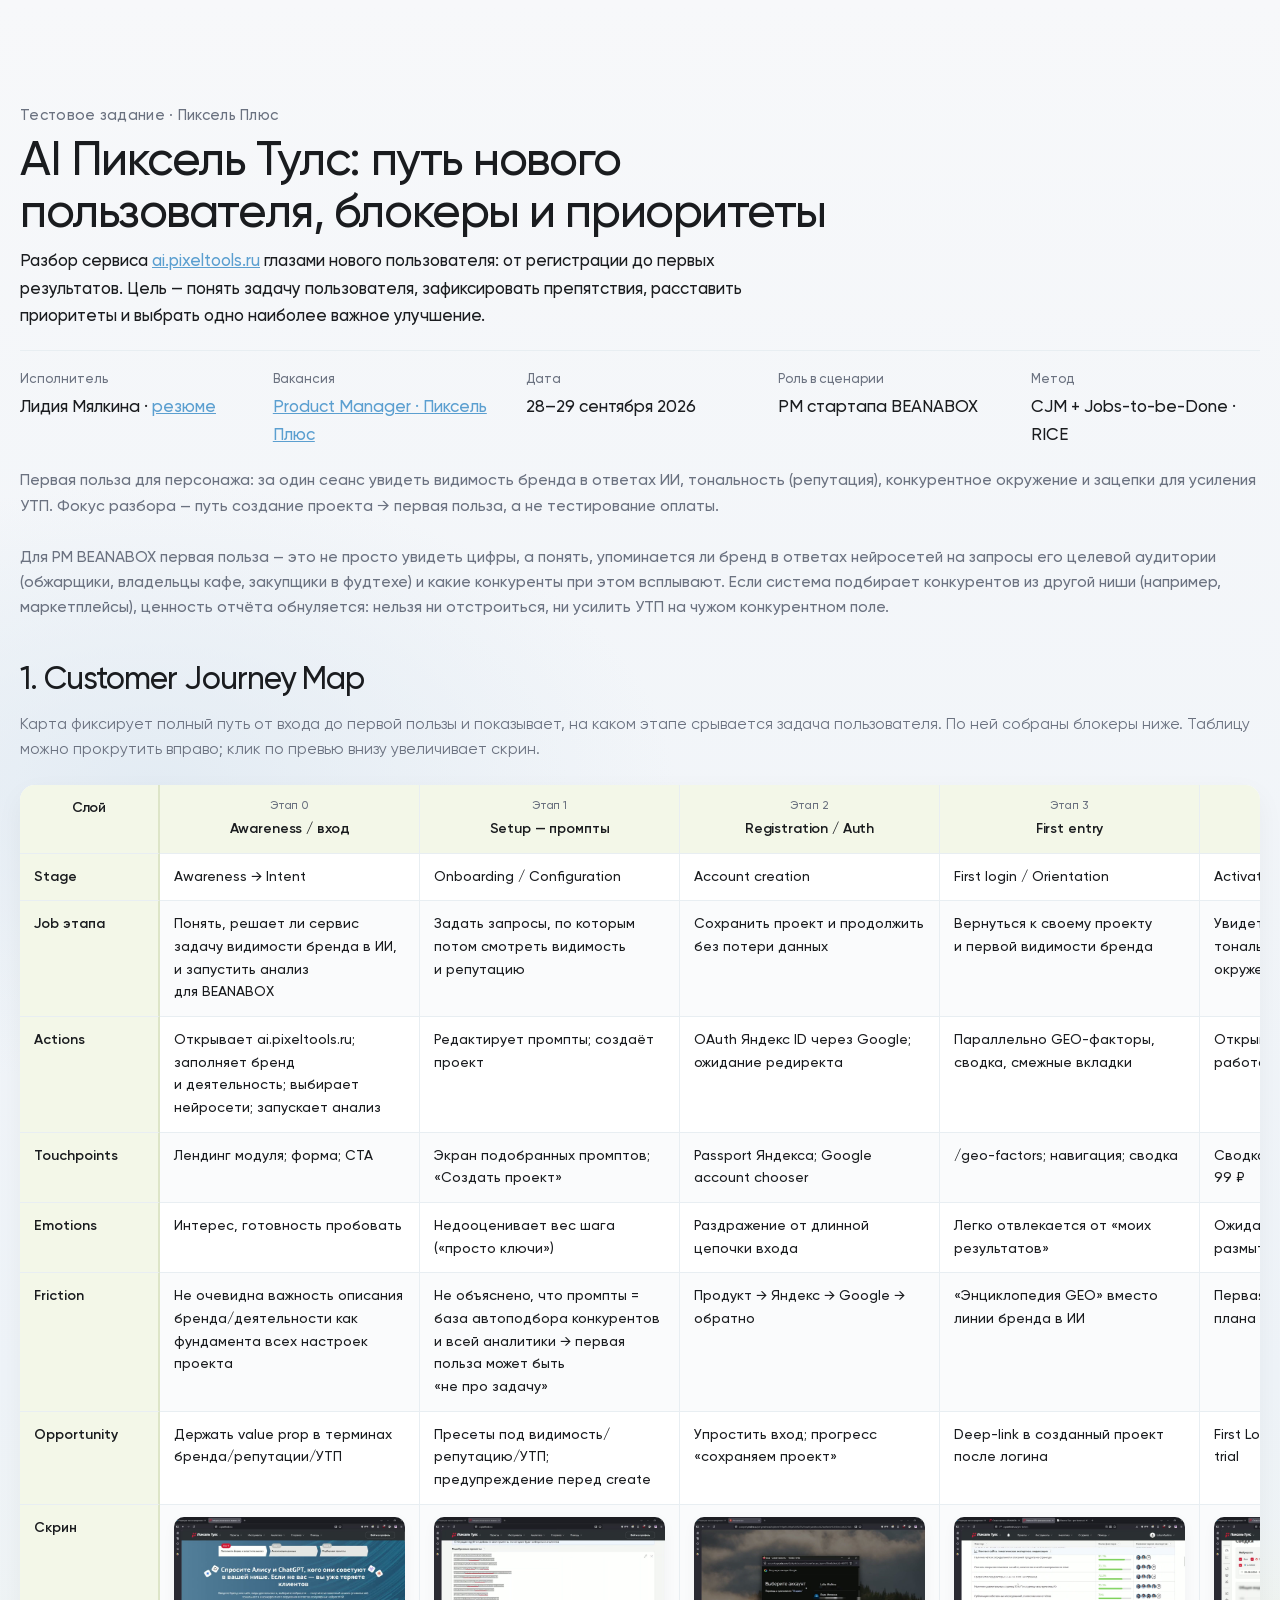
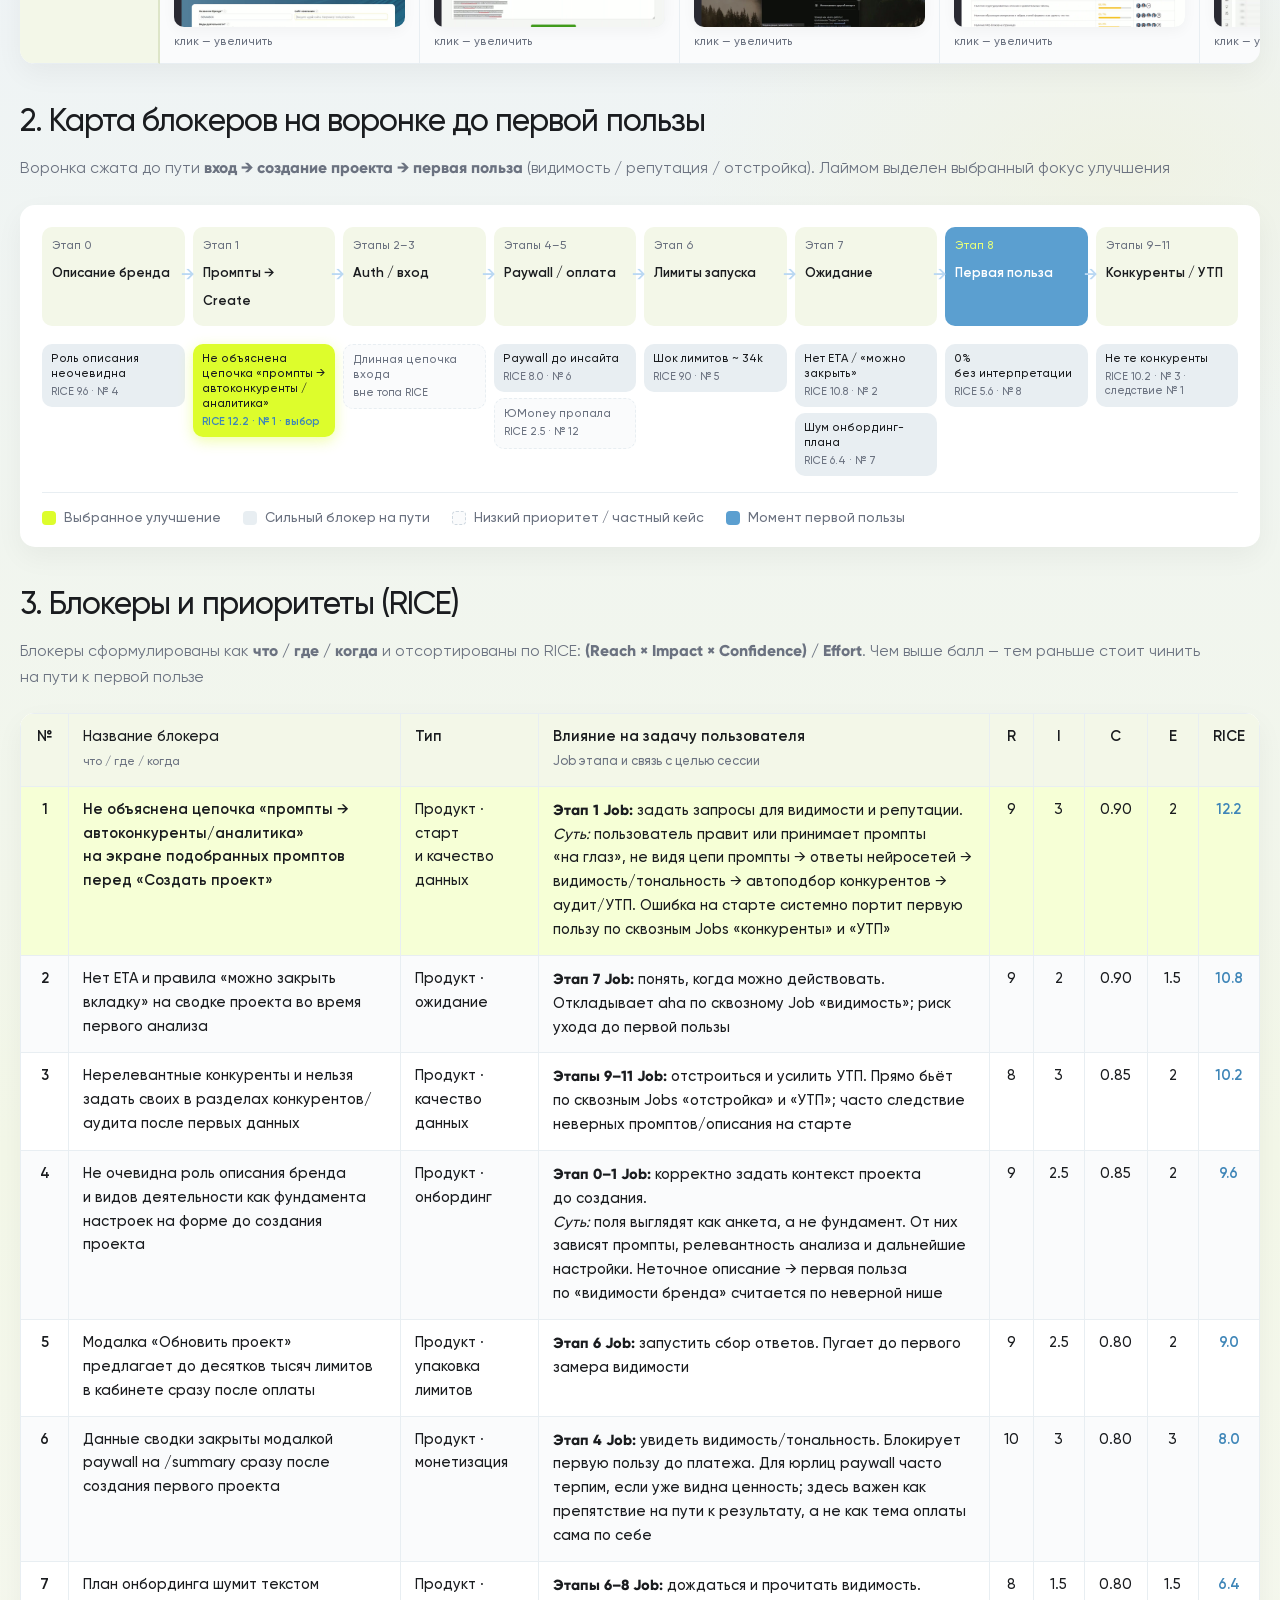
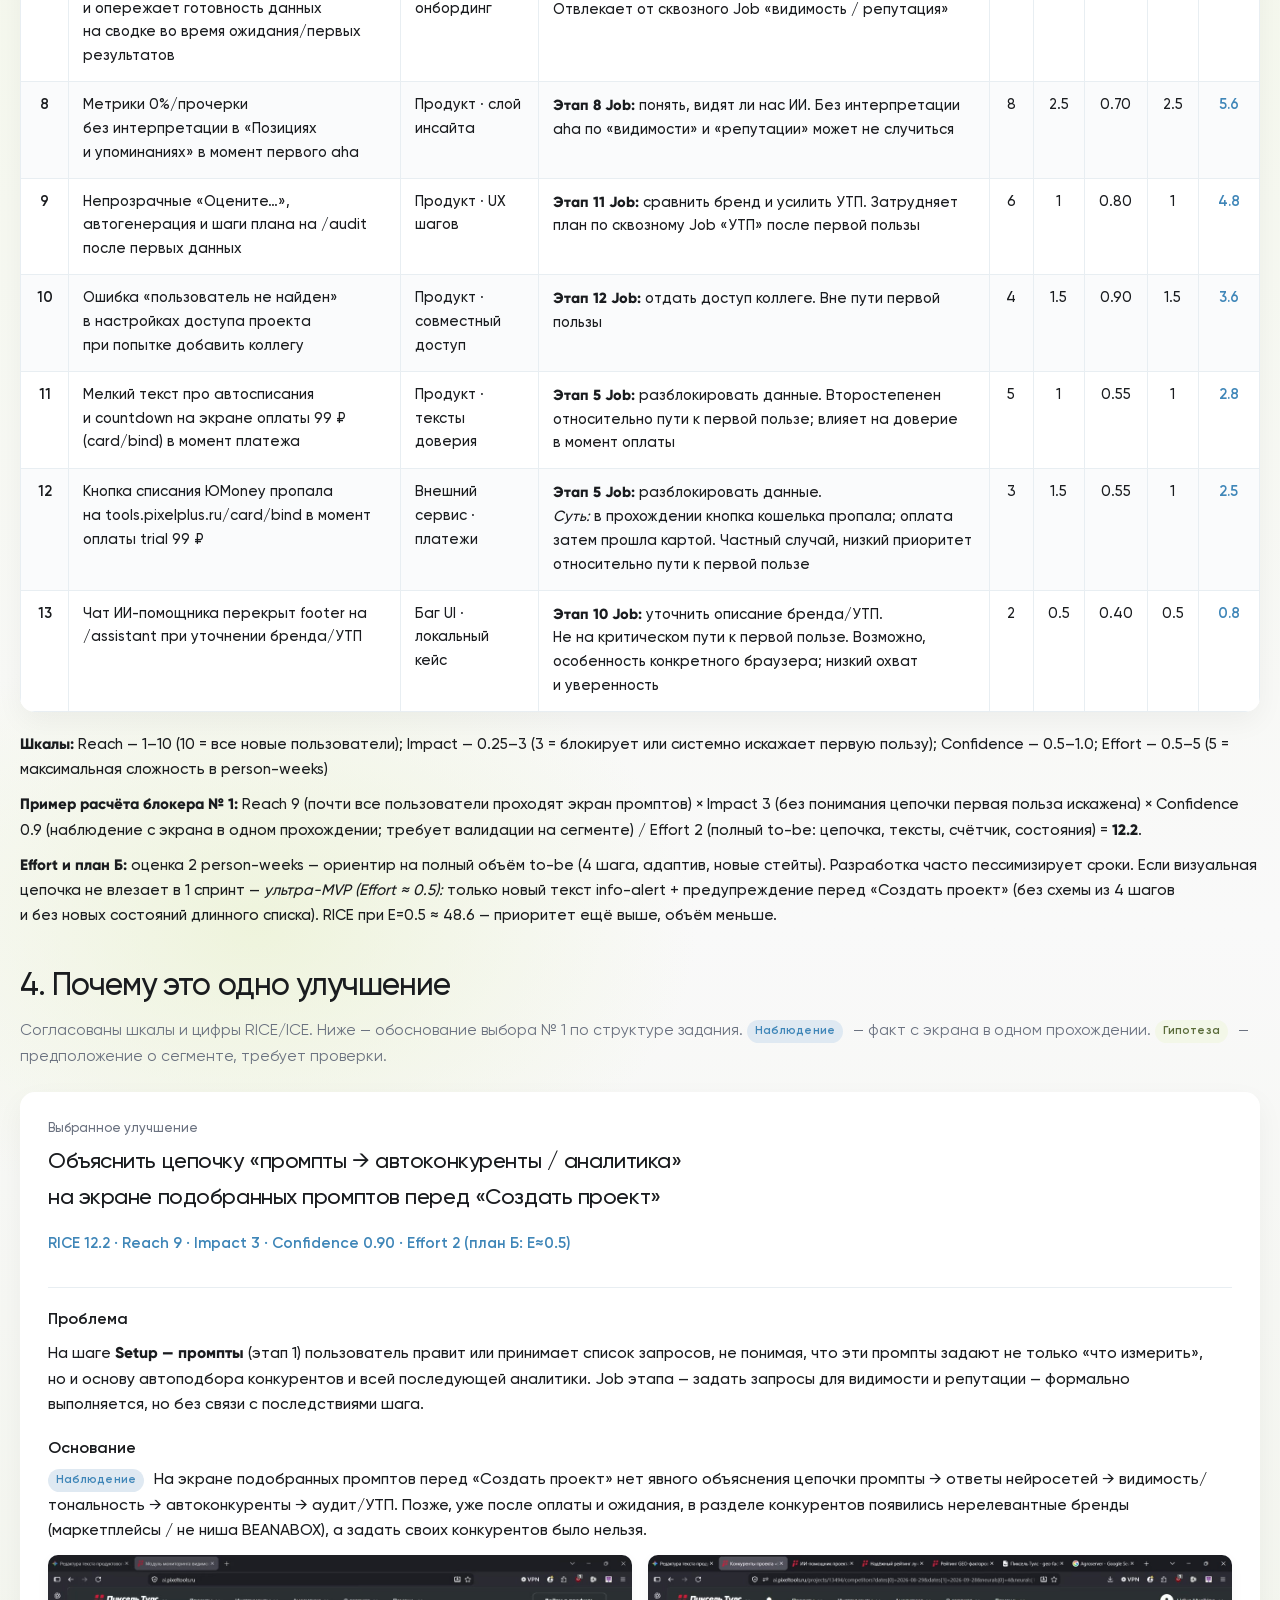
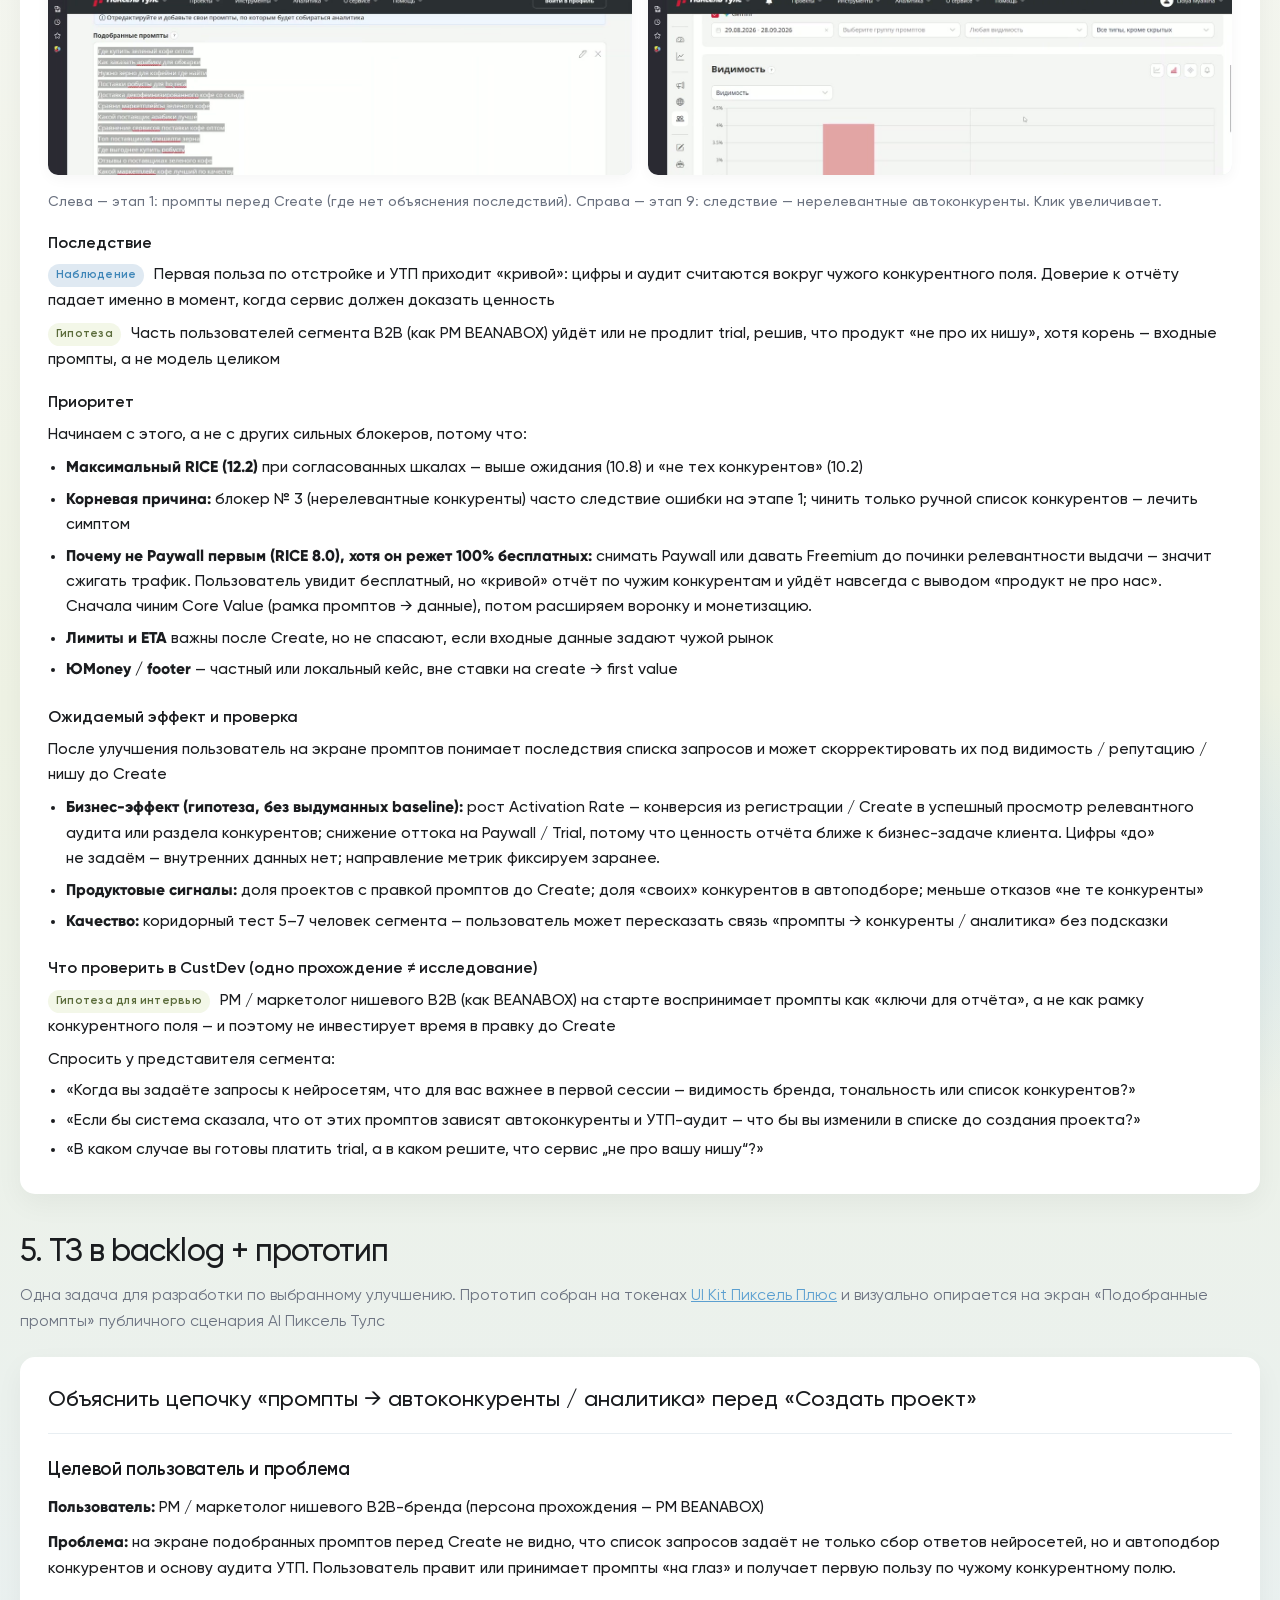
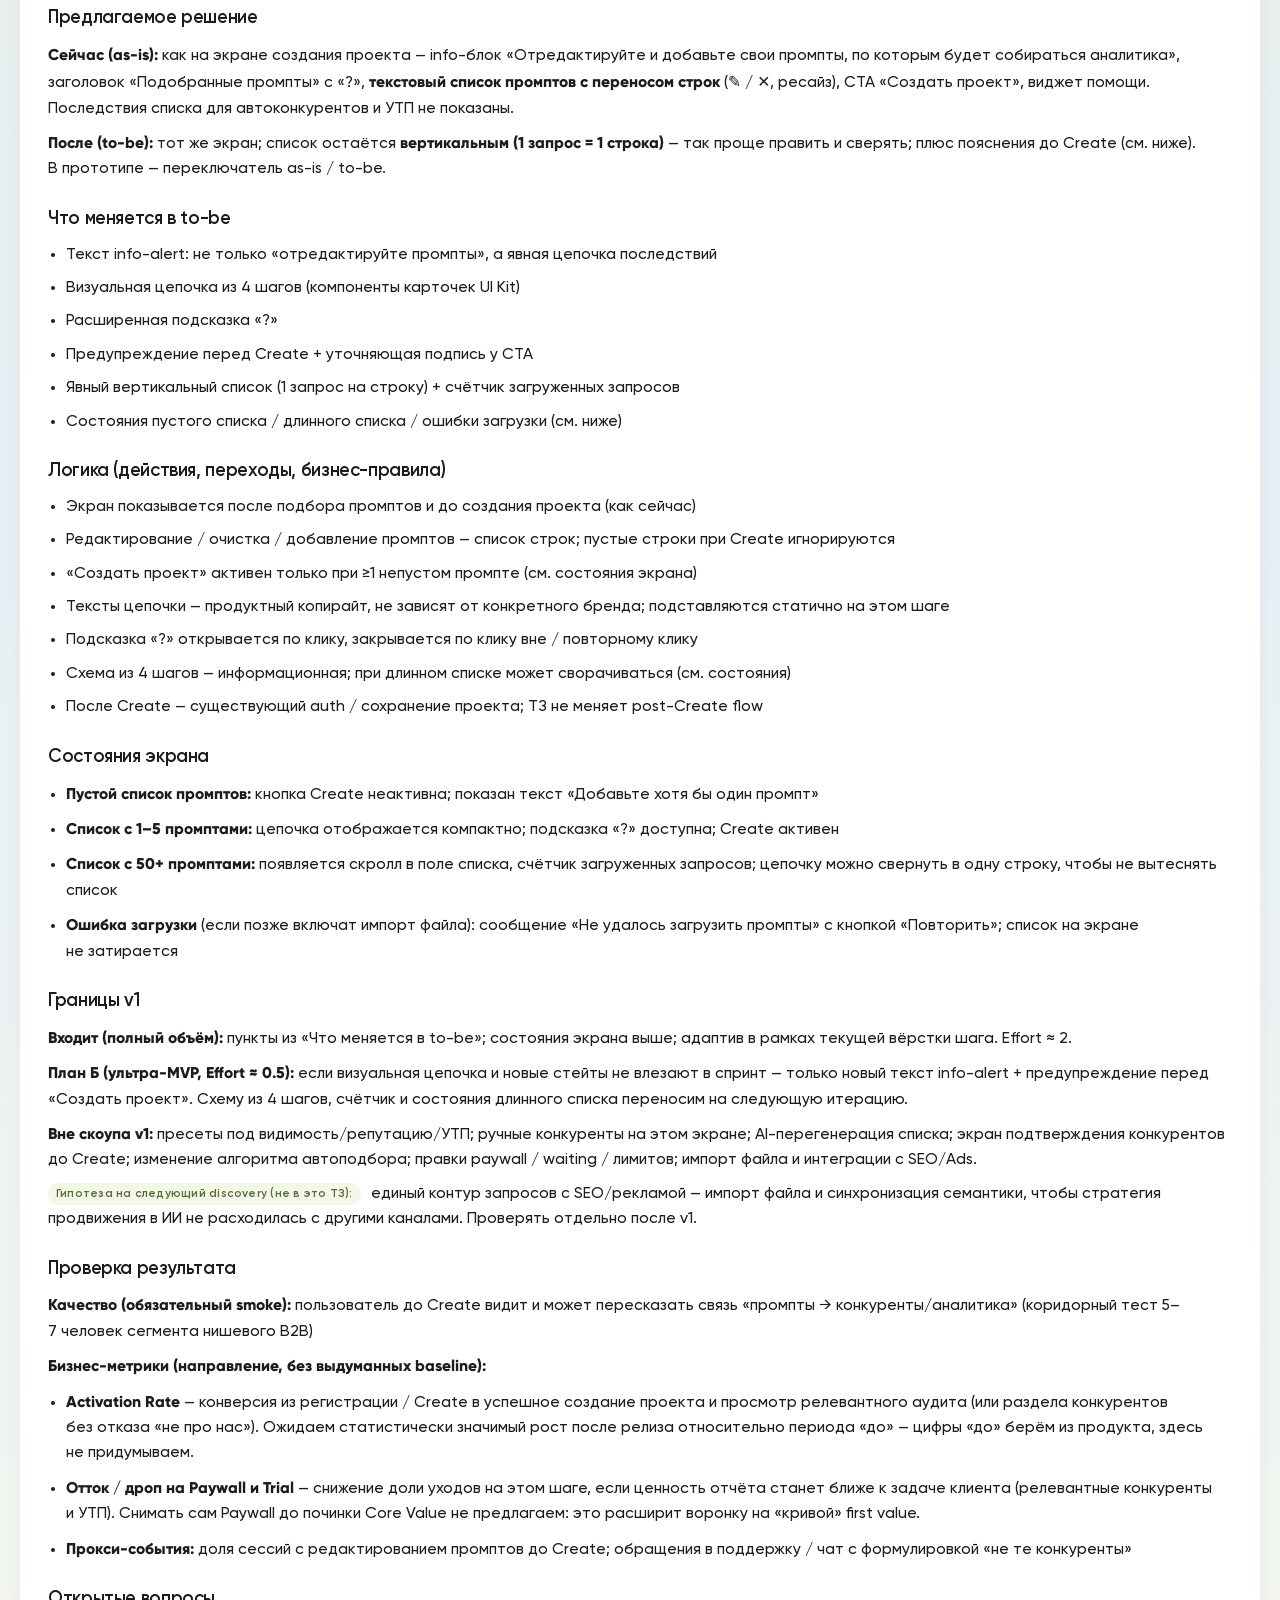
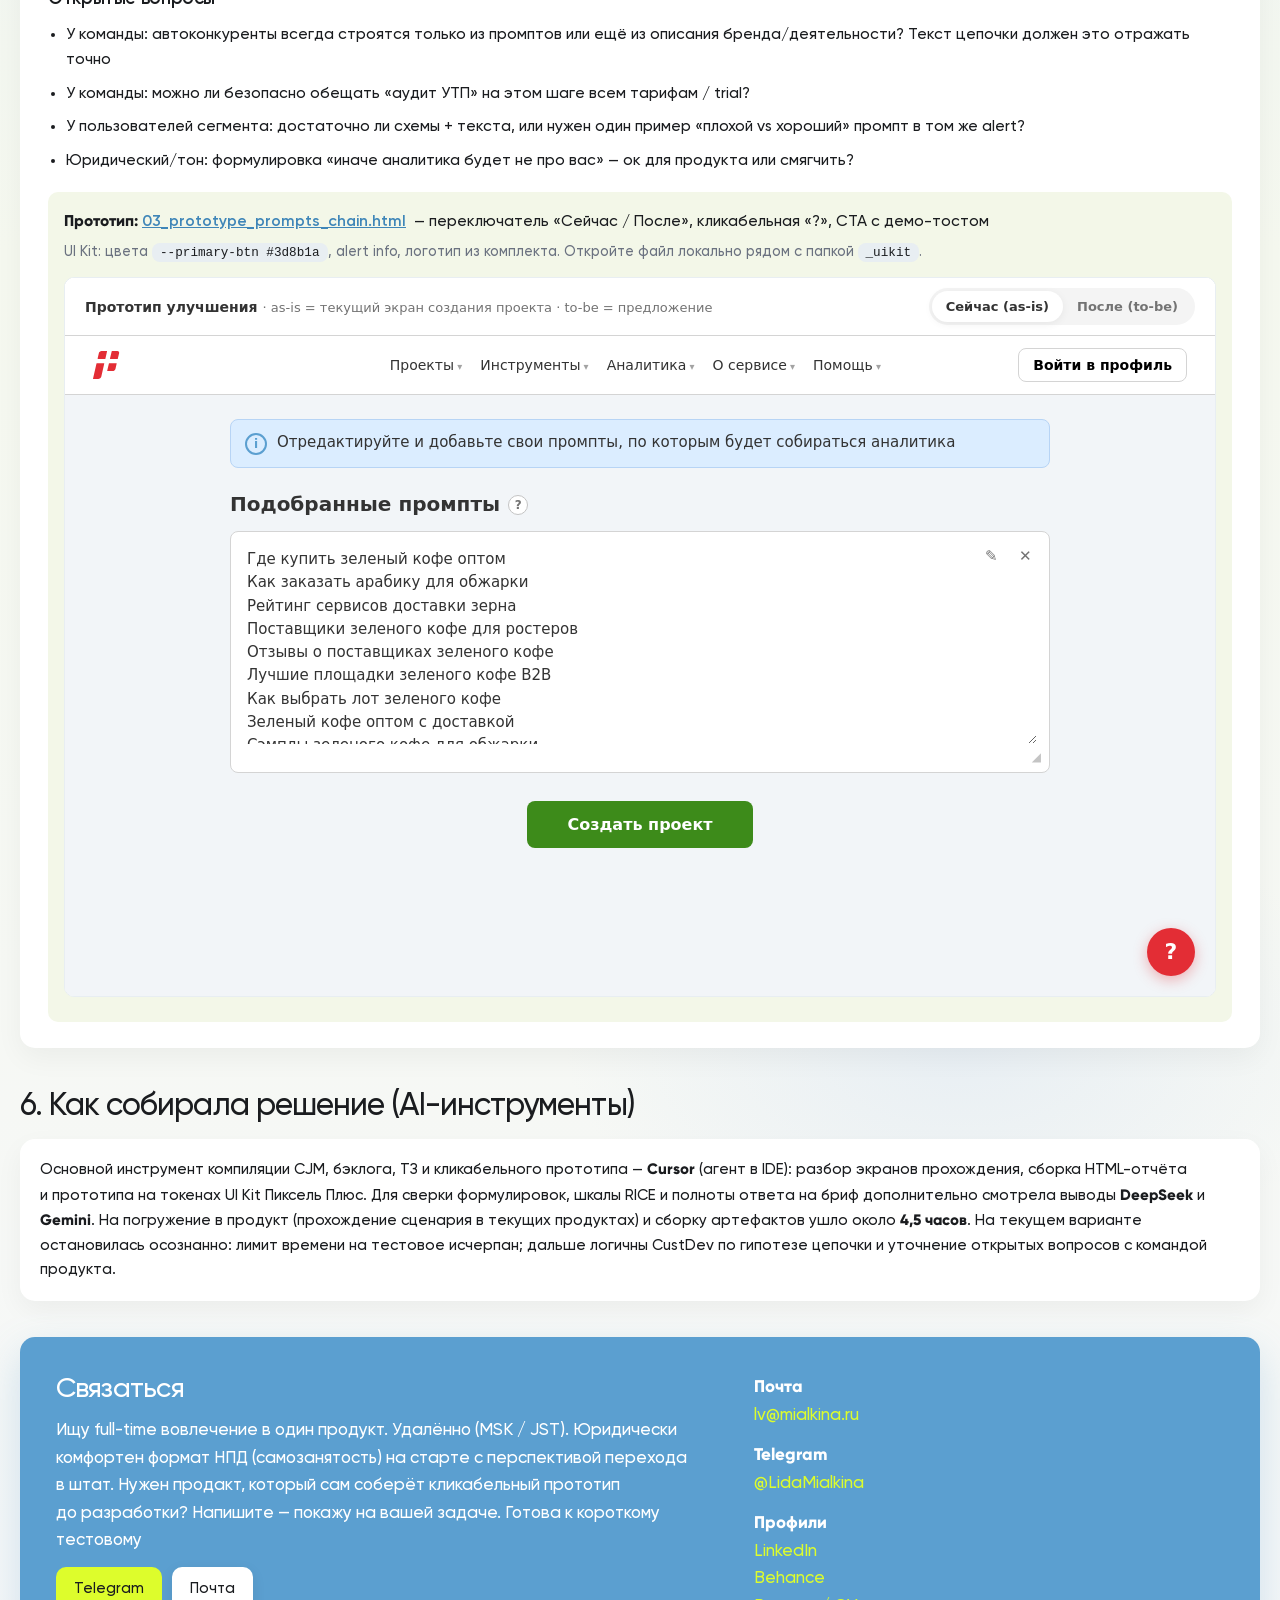
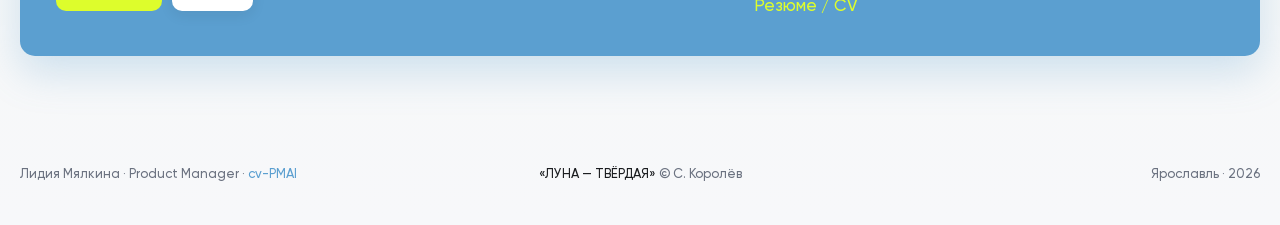
==== commit 967cb5bb: "пропала одна из колонок RICE строку 8 в таблице блокеров — похоже, пропала одна из колонок RICE" ====
--- a/index.html
+++ b/index.html
@@ -20,14 +20,14 @@
 <meta property="og:title" content="Тестовое Пиксель Плюс: CJM и ТЗ AI Пиксель Тулс — Лидия Мялкина"/>
 <meta property="og:description" content="CJM, приоритет блокеров RICE и ТЗ с прототипом улучшения экрана промптов для AI Пиксель Тулс. Вакансия Product Manager в B2B SaaS."/>
 <meta property="og:url" content="https://lidee4ka.github.io/cv-PMAI/"/>
-<meta property="og:image" content="https://lidee4ka.github.io/cv-PMAI/og-cover.png"/>
-<meta property="og:image:alt" content="Лидия Мялкина — продакт-менеджер, тестовое задание Пиксель Плюс"/>
+<meta property="og:image" content="https://lidee4ka.github.io/cv-PMAI/og-cover-ru.jpg?v=6"/>
+<meta property="og:image:alt" content="Лидия Мялкина — продакт-менеджер, UX/UI, vibe-coding"/>
 
 <meta name="twitter:card" content="summary_large_image"/>
 <meta name="twitter:title" content="Тестовое Пиксель Плюс: CJM и ТЗ — Лидия Мялкина"/>
 <meta name="twitter:description" content="CJM, RICE и ТЗ с прототипом для AI Пиксель Тулс. Product Manager, B2B SaaS."/>
-<meta name="twitter:image" content="https://lidee4ka.github.io/cv-PMAI/og-cover.png"/>
-<meta name="twitter:image:alt" content="Лидия Мялкина — тестовое задание Пиксель Плюс"/>
+<meta name="twitter:image" content="https://lidee4ka.github.io/cv-PMAI/og-cover-ru.jpg?v=6"/>
+<meta name="twitter:image:alt" content="Лидия Мялкина — продакт-менеджер, UX/UI, vibe-coding"/>
 
 <script type="application/ld+json">
 {
@@ -1368,6 +1368,7 @@
           <td class="metric">8</td>
           <td class="metric">2.5</td>
           <td class="metric">0.70</td>
+          <td class="metric">2.5</td>
           <td class="metric rice">5.6</td>
         </tr>
         <tr>
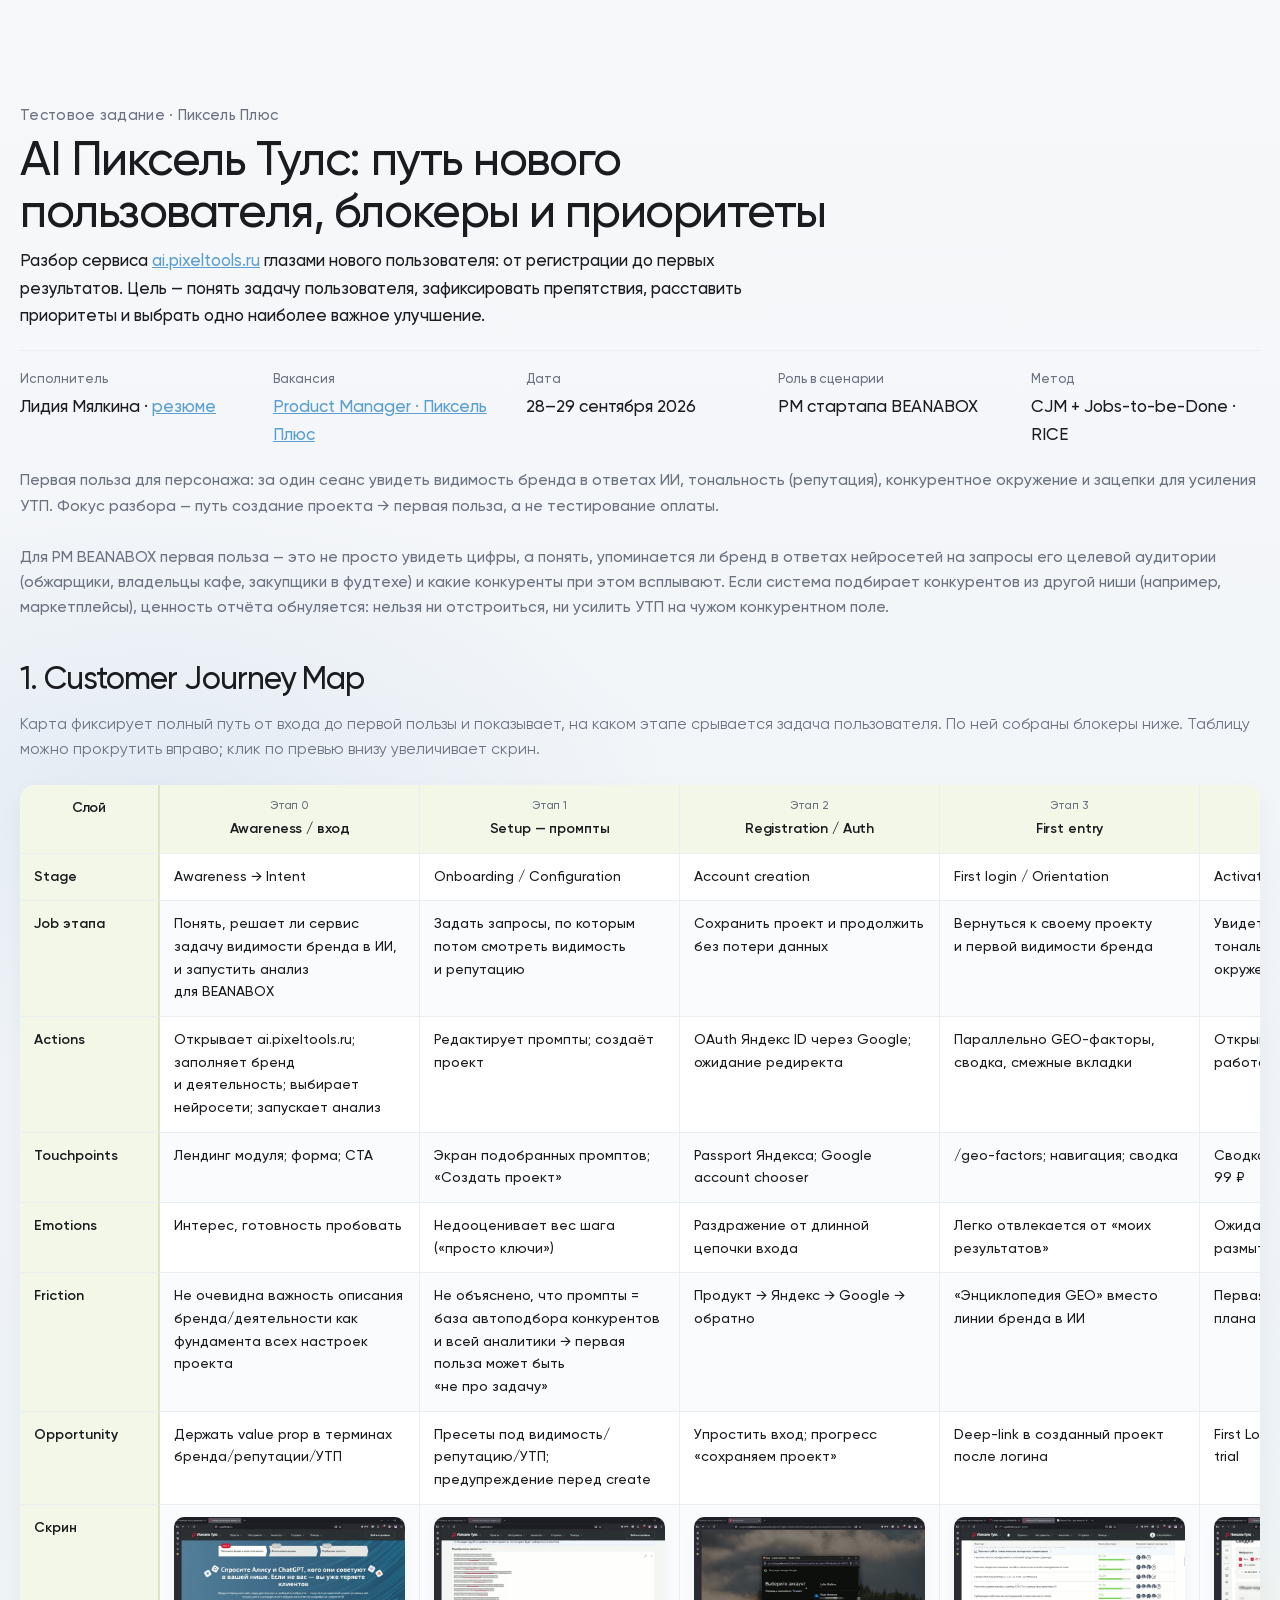
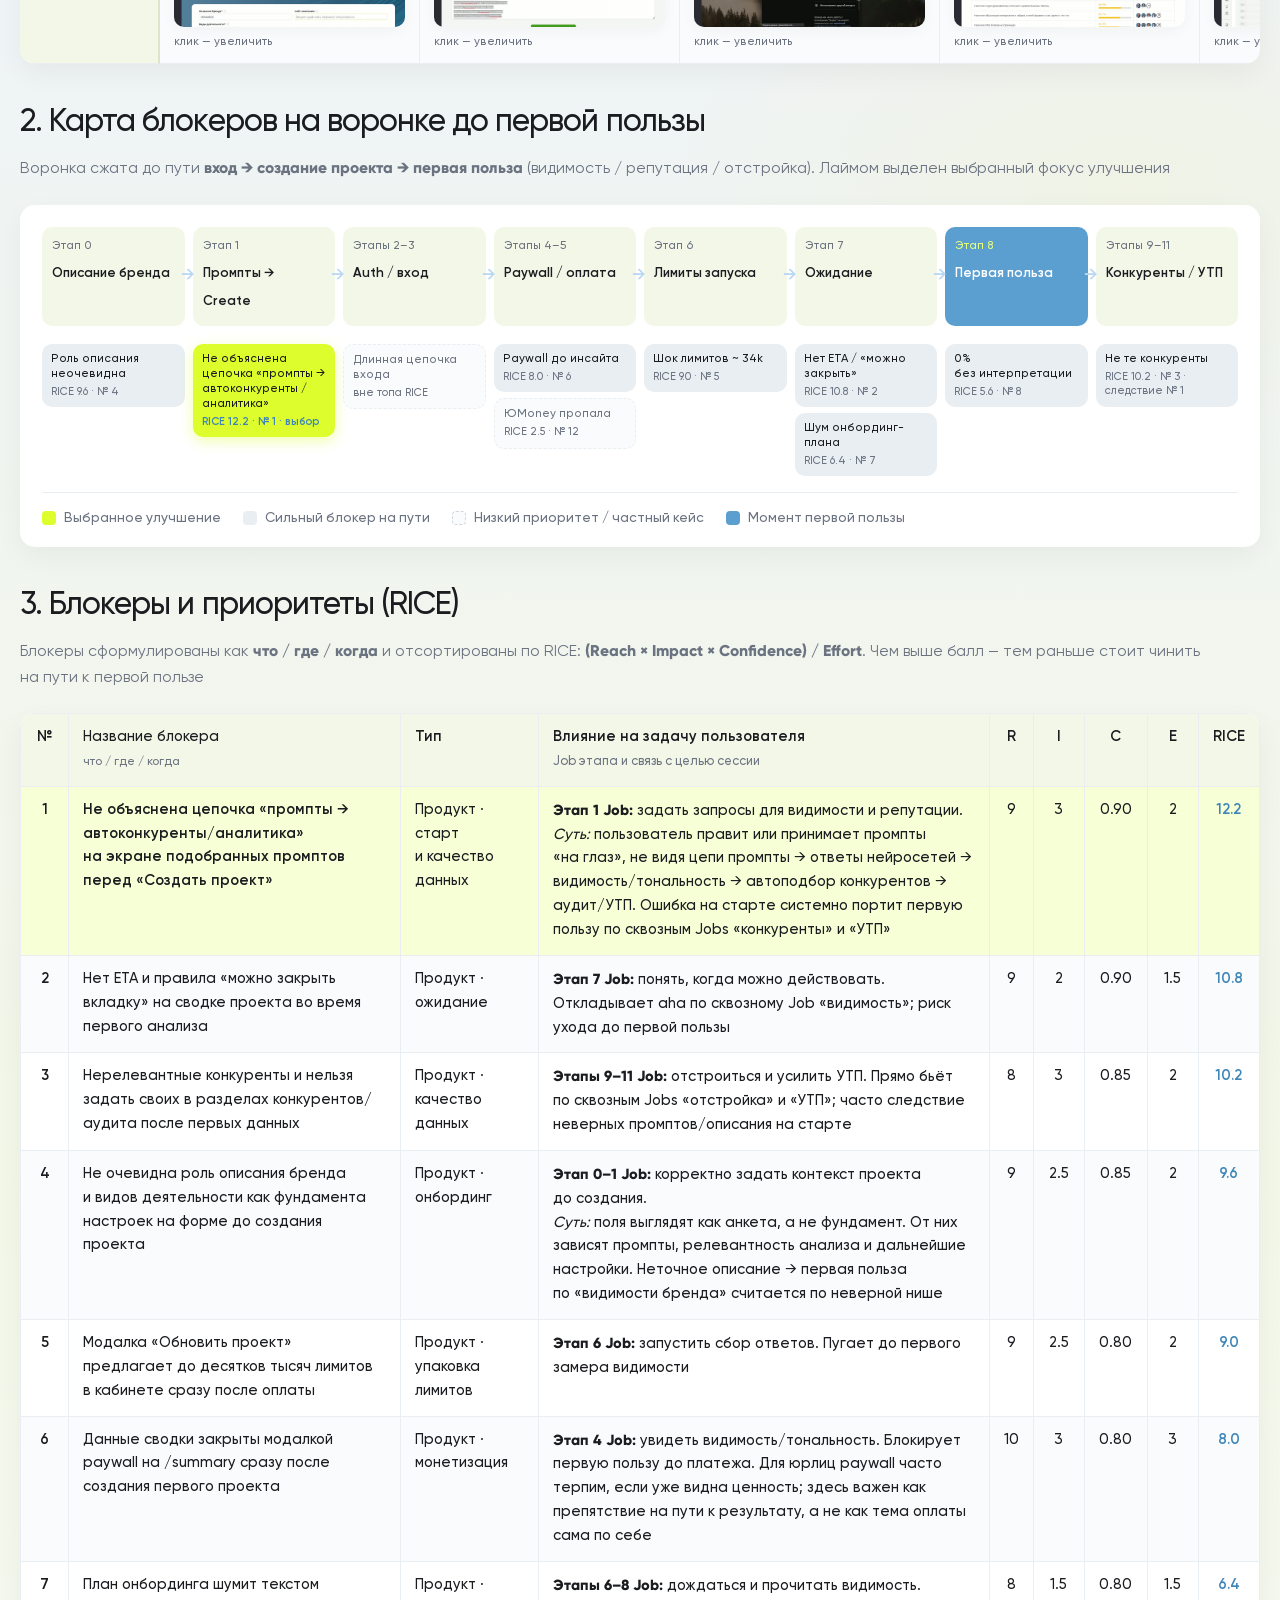
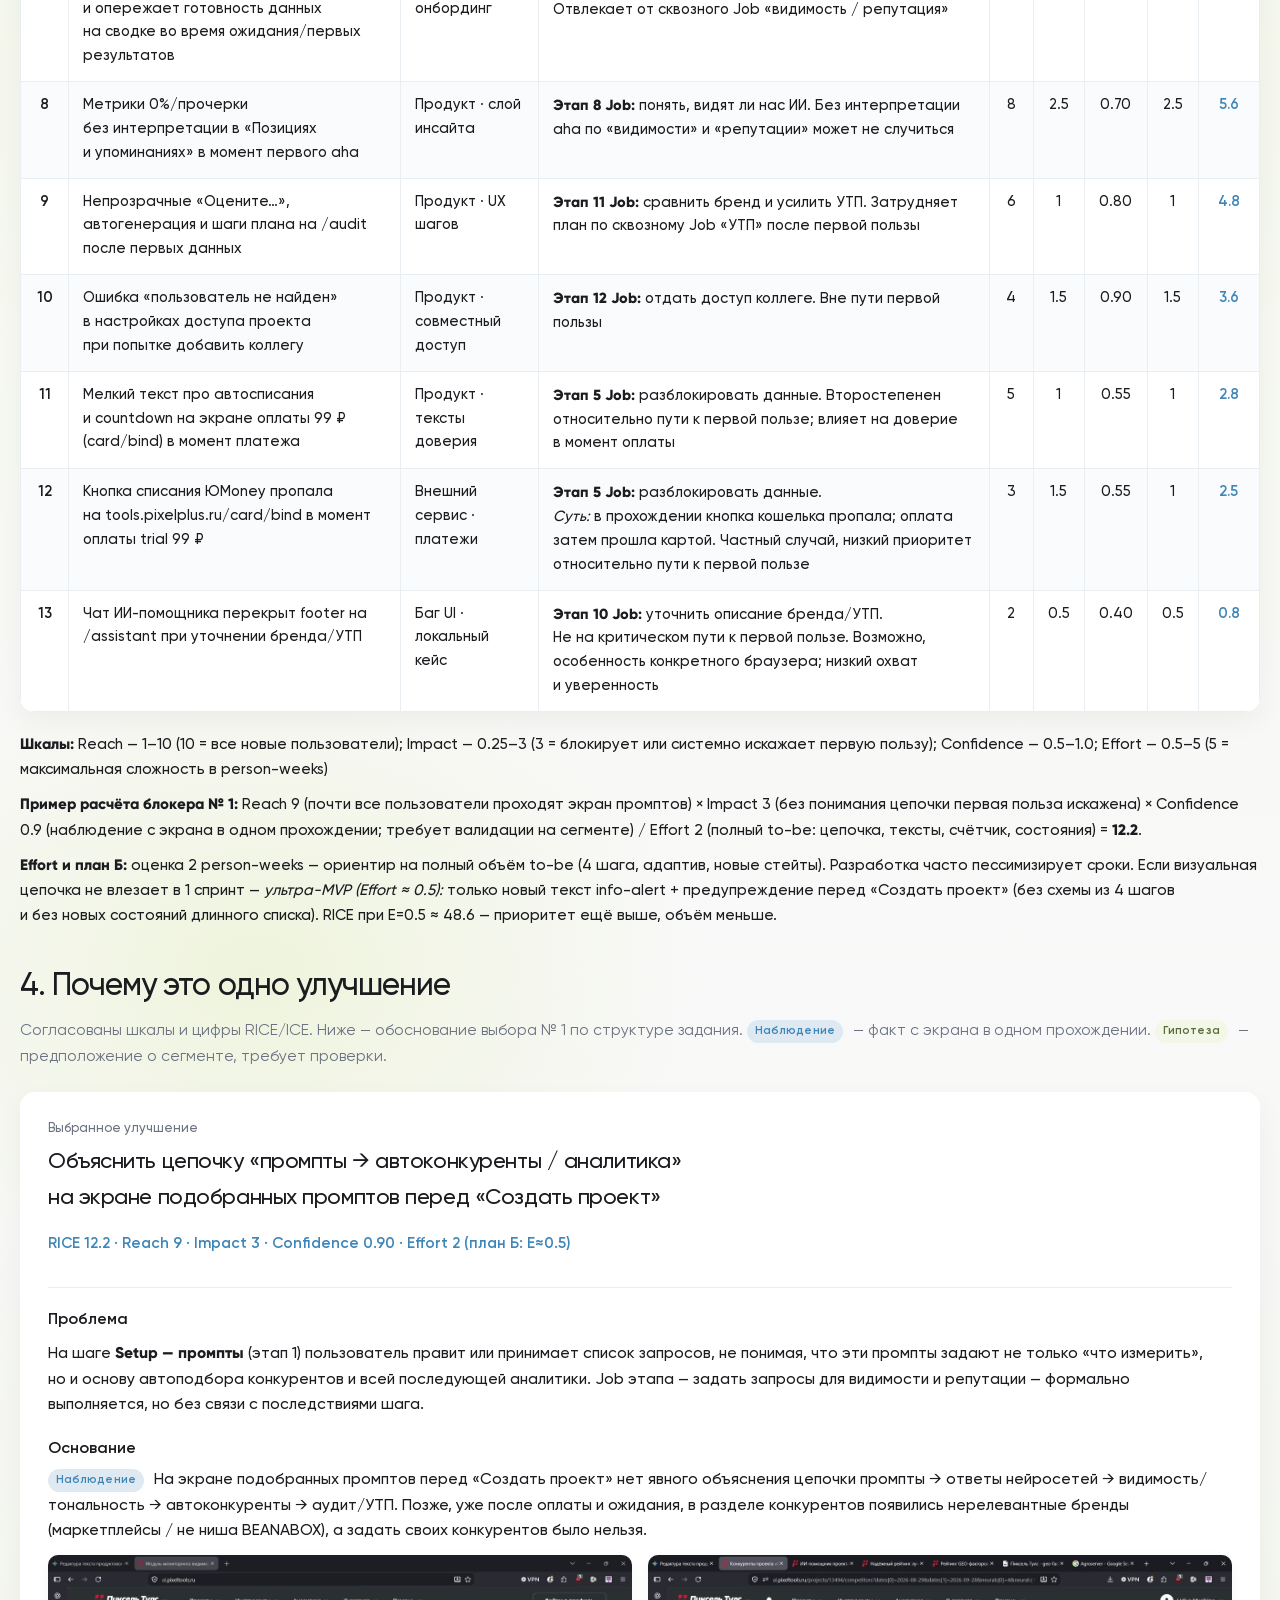
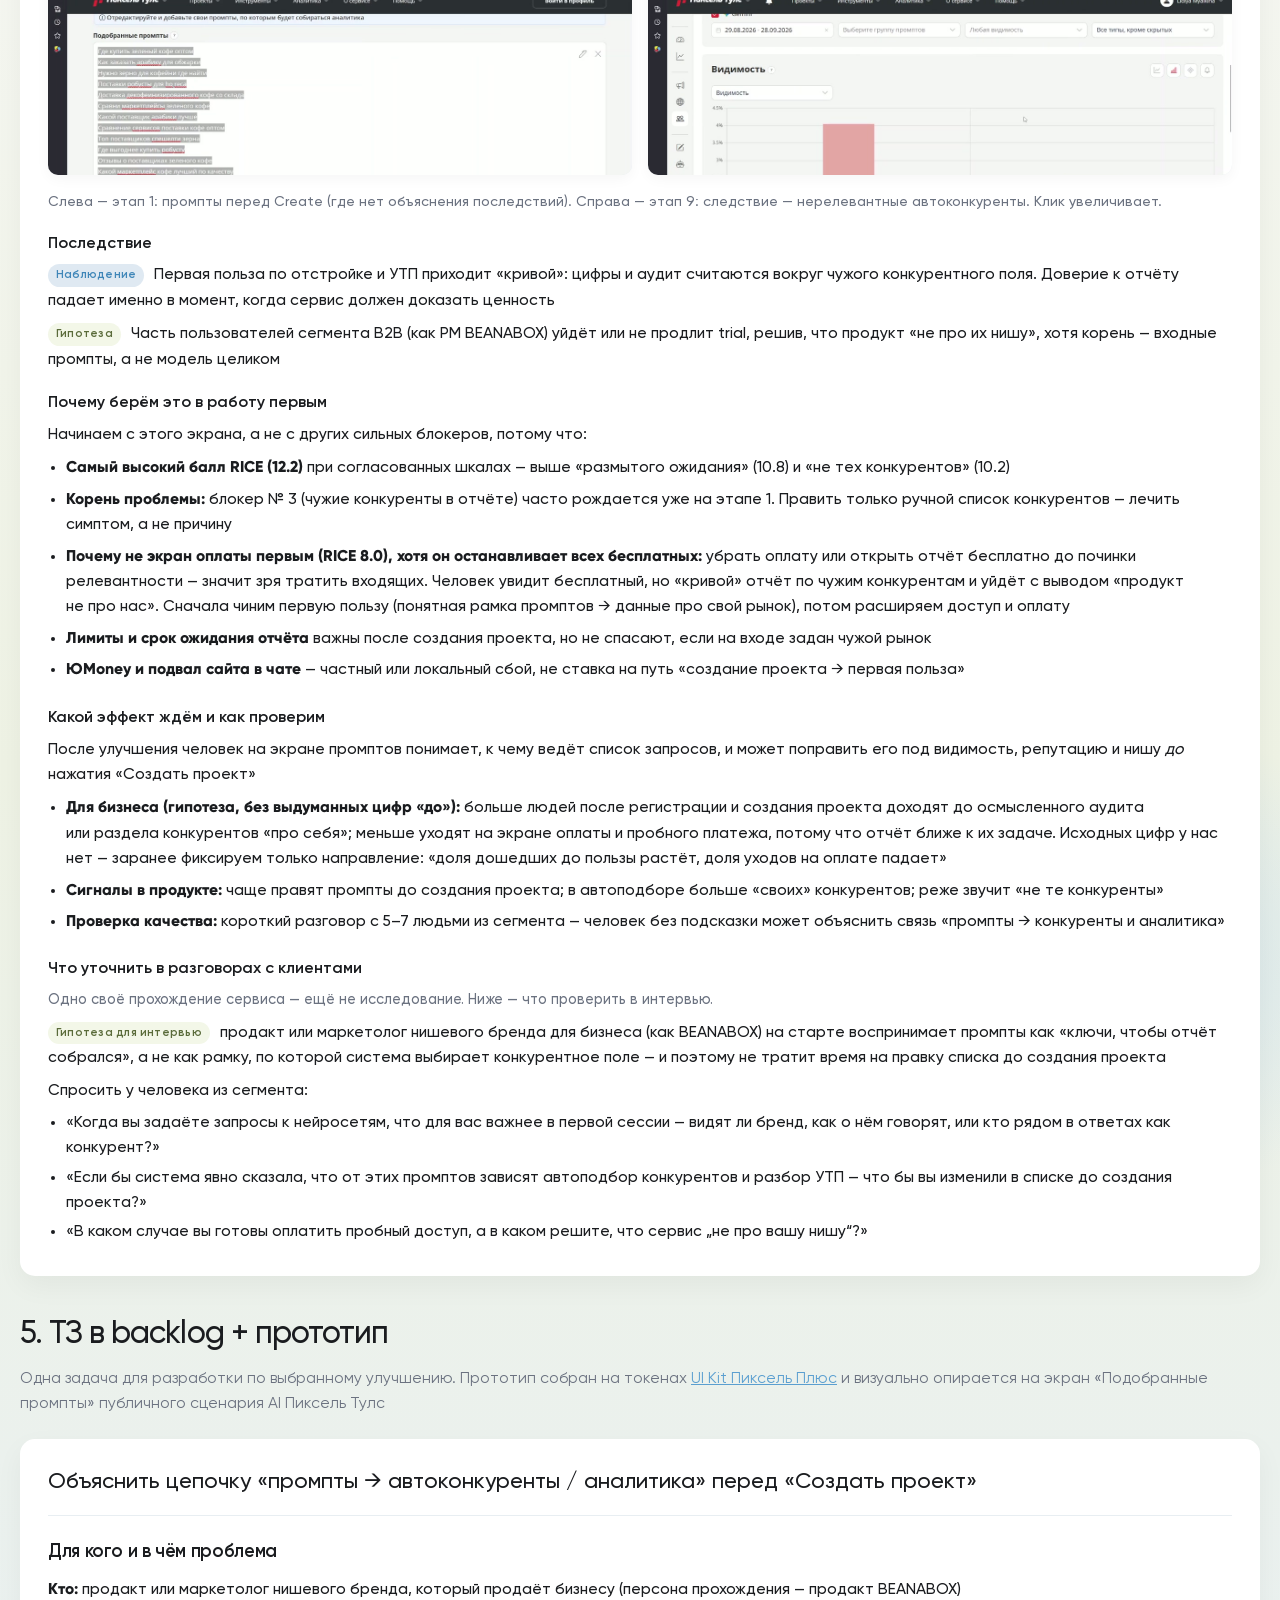
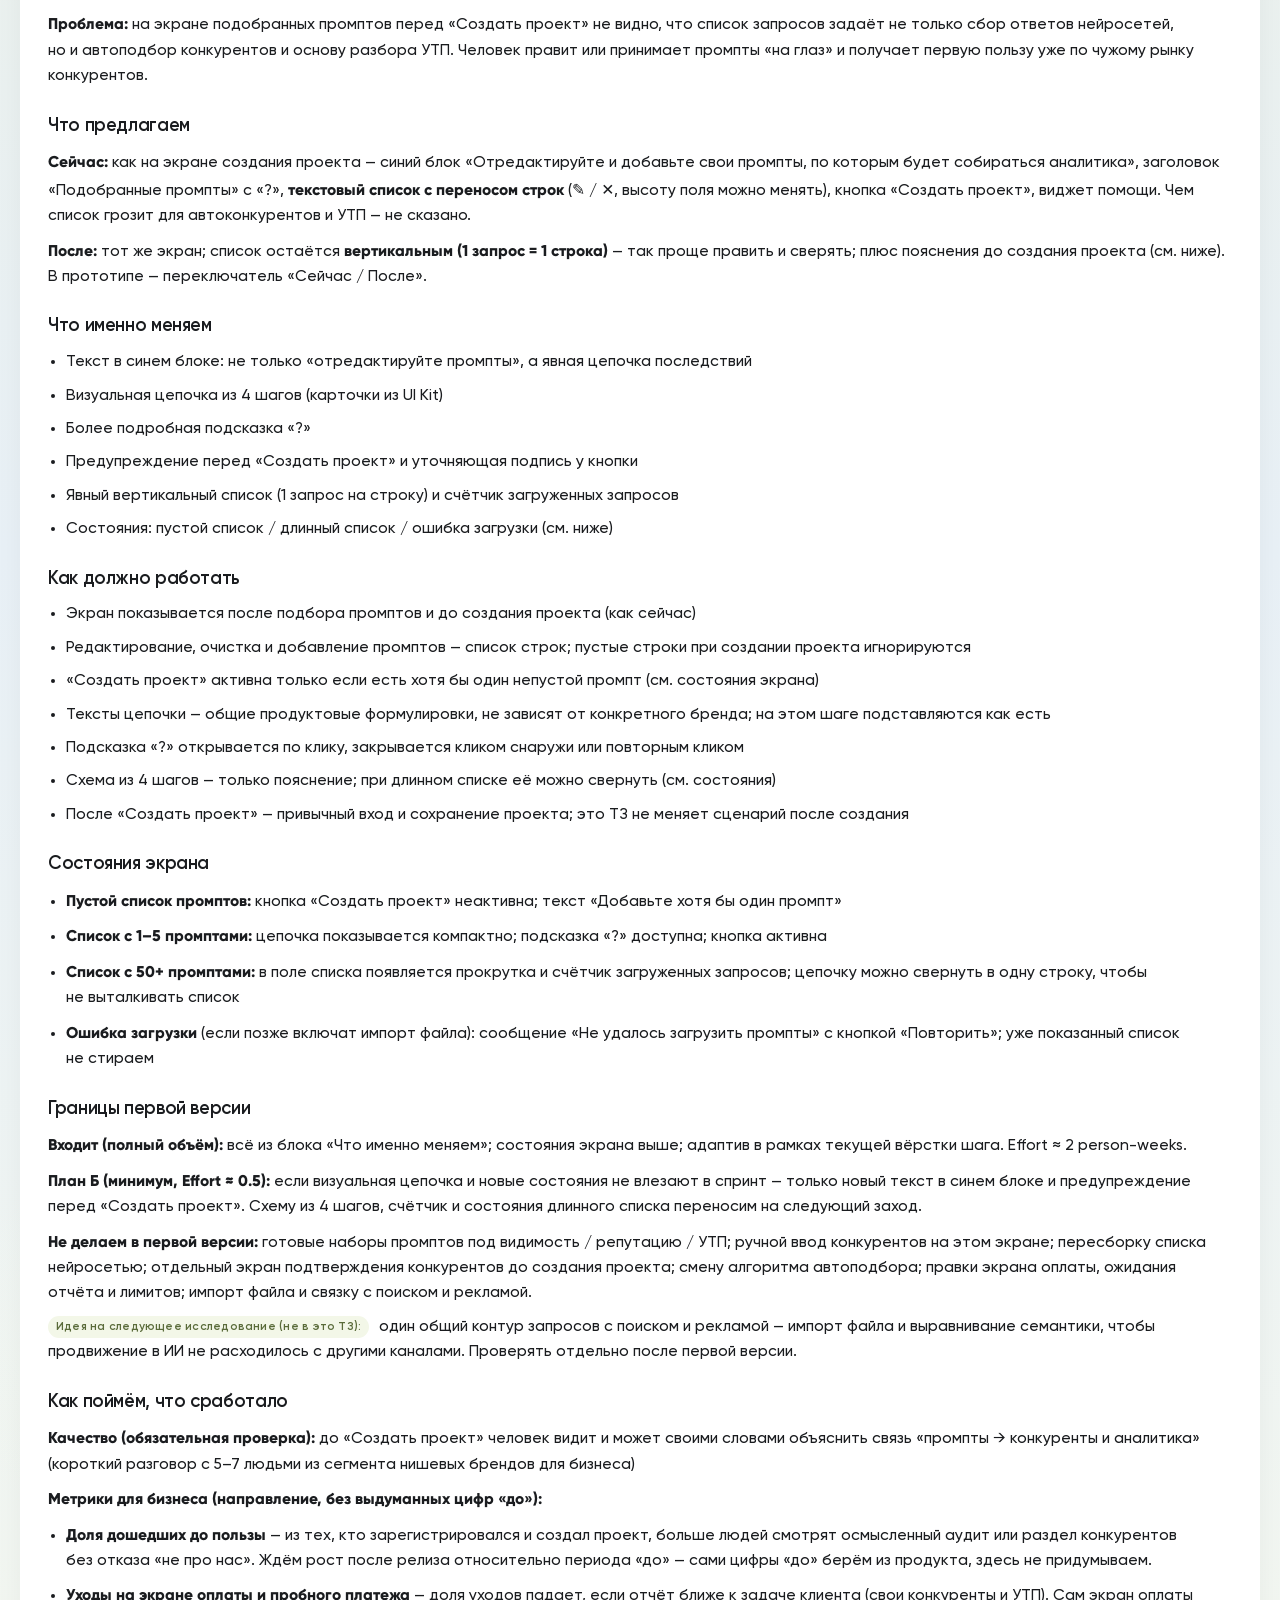
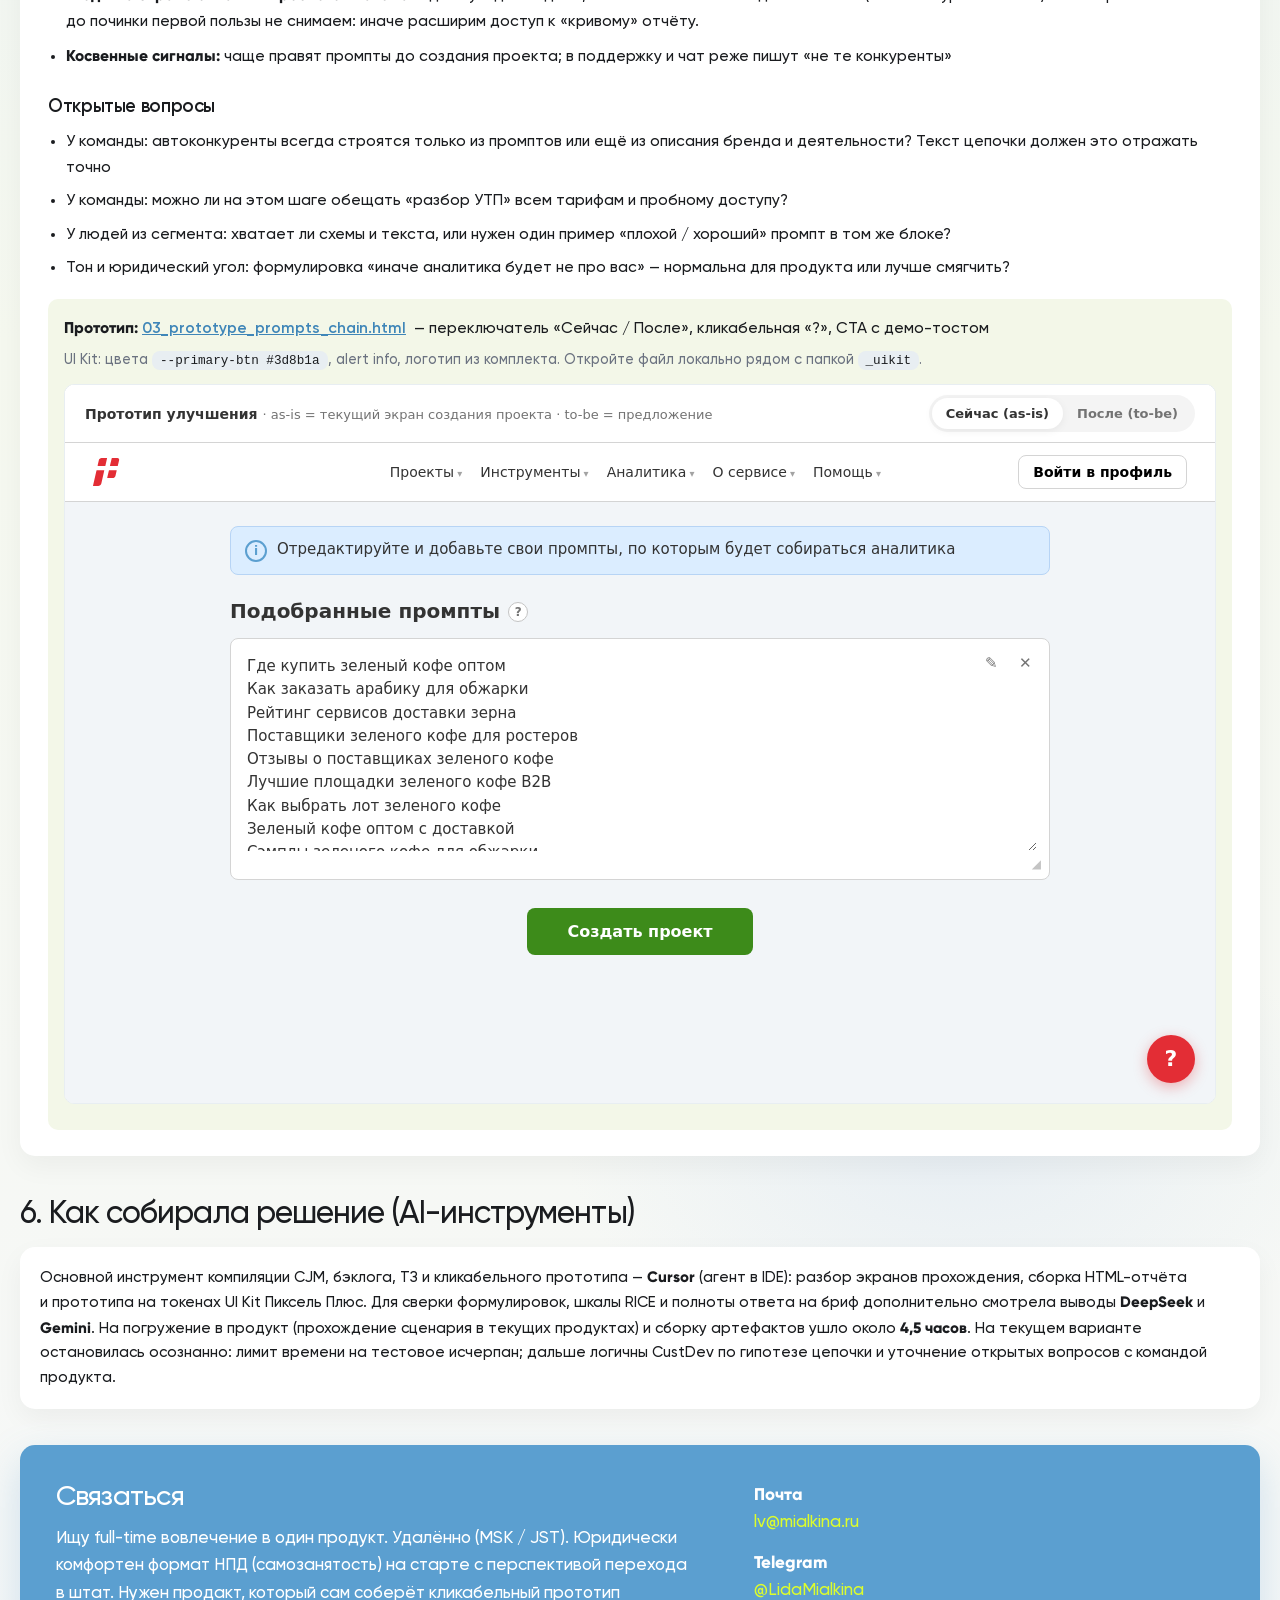
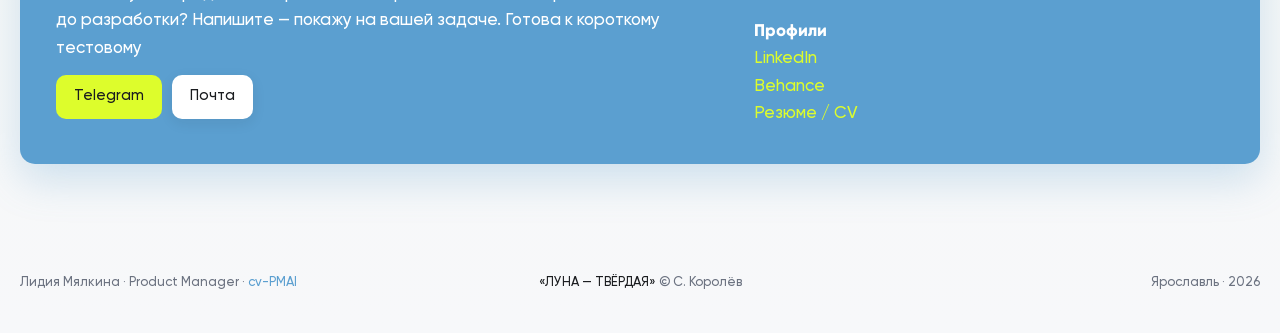
==== commit 878d366e: "Убраны англицизмы" ====
--- a/index.html
+++ b/index.html
@@ -1512,39 +1512,40 @@
       </div>
 
       <div class="choice-item">
-        <h4>Приоритет</h4>
-        <p>Начинаем с&nbsp;этого, а&nbsp;не&nbsp;с&nbsp;других сильных блокеров, потому что:</p>
+        <h4>Почему берём это в&nbsp;работу первым</h4>
+        <p>Начинаем с&nbsp;этого экрана, а&nbsp;не&nbsp;с&nbsp;других сильных блокеров, потому что:</p>
         <ul>
-          <li><strong>Максимальный RICE (12.2)</strong> при&nbsp;согласованных шкалах&nbsp;— выше ожидания (10.8) и&nbsp;«не&nbsp;тех конкурентов» (10.2)</li>
-          <li><strong>Корневая причина:</strong> блокер №&nbsp;3 (нерелевантные конкуренты) часто следствие ошибки на&nbsp;этапе 1; чинить только ручной список конкурентов&nbsp;— лечить симптом</li>
-          <li><strong>Почему не&nbsp;Paywall первым (RICE 8.0), хотя он режет 100% бесплатных:</strong> снимать Paywall или&nbsp;давать Freemium до&nbsp;починки релевантности выдачи&nbsp;— значит сжигать трафик. Пользователь увидит бесплатный, но&nbsp;«кривой» отчёт по&nbsp;чужим конкурентам и&nbsp;уйдёт навсегда с&nbsp;выводом «продукт не&nbsp;про&nbsp;нас». Сначала чиним Core Value (рамка промптов → данные), потом расширяем воронку и&nbsp;монетизацию.</li>
-          <li><strong>Лимиты и&nbsp;ETA</strong> важны после Create, но&nbsp;не&nbsp;спасают, если входные данные задают чужой рынок</li>
-          <li><strong>ЮMoney / footer</strong>&nbsp;— частный или&nbsp;локальный кейс, вне ставки на&nbsp;create → first value</li>
+          <li><strong>Самый высокий балл RICE (12.2)</strong> при&nbsp;согласованных шкалах&nbsp;— выше «размытого ожидания» (10.8) и&nbsp;«не&nbsp;тех конкурентов» (10.2)</li>
+          <li><strong>Корень проблемы:</strong> блокер №&nbsp;3 (чужие конкуренты в&nbsp;отчёте) часто рождается уже на&nbsp;этапе&nbsp;1. Править только ручной список конкурентов&nbsp;— лечить симптом, а&nbsp;не&nbsp;причину</li>
+          <li><strong>Почему не&nbsp;экран оплаты первым (RICE 8.0), хотя он останавливает всех бесплатных:</strong> убрать оплату или&nbsp;открыть отчёт бесплатно до&nbsp;починки релевантности&nbsp;— значит зря тратить входящих. Человек увидит бесплатный, но&nbsp;«кривой» отчёт по&nbsp;чужим конкурентам и&nbsp;уйдёт с&nbsp;выводом «продукт не&nbsp;про&nbsp;нас». Сначала чиним первую пользу (понятная рамка промптов → данные про&nbsp;свой рынок), потом расширяем доступ и&nbsp;оплату</li>
+          <li><strong>Лимиты и&nbsp;срок ожидания отчёта</strong> важны после создания проекта, но&nbsp;не&nbsp;спасают, если на&nbsp;входе задан чужой рынок</li>
+          <li><strong>ЮMoney и&nbsp;подвал сайта в&nbsp;чате</strong>&nbsp;— частный или&nbsp;локальный сбой, не&nbsp;ставка на&nbsp;путь «создание проекта → первая польза»</li>
         </ul>
       </div>
 
       <div class="choice-item">
-        <h4>Ожидаемый эффект и&nbsp;проверка</h4>
-        <p>После улучшения пользователь на&nbsp;экране промптов понимает последствия списка запросов и&nbsp;может скорректировать их под&nbsp;видимость / репутацию / нишу до&nbsp;Create</p>
+        <h4>Какой эффект ждём и&nbsp;как проверим</h4>
+        <p>После улучшения человек на&nbsp;экране промптов понимает, к&nbsp;чему ведёт список запросов, и&nbsp;может поправить его под&nbsp;видимость, репутацию и&nbsp;нишу <em>до</em> нажатия «Создать проект»</p>
         <ul>
-          <li><strong>Бизнес-эффект (гипотеза, без&nbsp;выдуманных baseline):</strong> рост Activation Rate&nbsp;— конверсия из&nbsp;регистрации / Create в&nbsp;успешный просмотр релевантного аудита или&nbsp;раздела конкурентов; снижение оттока на&nbsp;Paywall / Trial, потому что ценность отчёта ближе к&nbsp;бизнес-задаче клиента. Цифры «до» не&nbsp;задаём&nbsp;— внутренних данных нет; направление метрик фиксируем заранее.</li>
-          <li><strong>Продуктовые сигналы:</strong> доля проектов с&nbsp;правкой промптов до&nbsp;Create; доля «своих» конкурентов в&nbsp;автоподборе; меньше отказов «не&nbsp;те конкуренты»</li>
-          <li><strong>Качество:</strong> коридорный тест 5–7&nbsp;человек сегмента&nbsp;— пользователь может пересказать связь «промпты → конкуренты / аналитика» без&nbsp;подсказки</li>
+          <li><strong>Для бизнеса (гипотеза, без&nbsp;выдуманных цифр «до»):</strong> больше людей после регистрации и&nbsp;создания проекта доходят до&nbsp;осмысленного аудита или&nbsp;раздела конкурентов «про&nbsp;себя»; меньше уходят на&nbsp;экране оплаты и&nbsp;пробного платежа, потому что отчёт ближе к&nbsp;их задаче. Исходных цифр у&nbsp;нас нет&nbsp;— заранее фиксируем только направление: «доля дошедших до&nbsp;пользы растёт, доля уходов на&nbsp;оплате падает»</li>
+          <li><strong>Сигналы в&nbsp;продукте:</strong> чаще правят промпты до&nbsp;создания проекта; в&nbsp;автоподборе больше «своих» конкурентов; реже звучит «не&nbsp;те конкуренты»</li>
+          <li><strong>Проверка качества:</strong> короткий разговор с&nbsp;5–7&nbsp;людьми из&nbsp;сегмента&nbsp;— человек без&nbsp;подсказки может объяснить связь «промпты → конкуренты и&nbsp;аналитика»</li>
         </ul>
       </div>
 
       <div class="choice-item">
-        <h4>Что проверить в&nbsp;CustDev (одно прохождение ≠ исследование)</h4>
+        <h4>Что уточнить в&nbsp;разговорах с&nbsp;клиентами</h4>
+        <p style="margin:0 0 8px;color:var(--muted);font-size:.9rem">Одно своё прохождение сервиса&nbsp;— ещё не&nbsp;исследование. Ниже&nbsp;— что проверить в&nbsp;интервью.</p>
         <p>
           <span class="tag-hyp">Гипотеза для&nbsp;интервью</span>
-          PM / маркетолог нишевого B2B (как BEANABOX) на&nbsp;старте воспринимает промпты как «ключи для&nbsp;отчёта»,
-          а&nbsp;не&nbsp;как рамку конкурентного поля&nbsp;— и&nbsp;поэтому не&nbsp;инвестирует время в&nbsp;правку до&nbsp;Create
+          продакт или&nbsp;маркетолог нишевого бренда для&nbsp;бизнеса (как BEANABOX) на&nbsp;старте воспринимает промпты как «ключи, чтобы отчёт собрался»,
+          а&nbsp;не&nbsp;как рамку, по&nbsp;которой система выбирает конкурентное поле&nbsp;— и&nbsp;поэтому не&nbsp;тратит время на&nbsp;правку списка до&nbsp;создания проекта
         </p>
-        <p style="margin-top:8px">Спросить у&nbsp;представителя сегмента:</p>
+        <p style="margin-top:8px">Спросить у&nbsp;человека из&nbsp;сегмента:</p>
         <ul>
-          <li>«Когда вы задаёте запросы к&nbsp;нейросетям, что для&nbsp;вас важнее в&nbsp;первой сессии&nbsp;— видимость бренда, тональность или&nbsp;список конкурентов?»</li>
-          <li>«Если бы&nbsp;система сказала, что от&nbsp;этих промптов зависят автоконкуренты и&nbsp;УТП-аудит&nbsp;— что бы&nbsp;вы изменили в&nbsp;списке до&nbsp;создания проекта?»</li>
-          <li>«В&nbsp;каком случае вы готовы платить trial, а&nbsp;в&nbsp;каком решите, что сервис „не&nbsp;про&nbsp;вашу нишу“?»</li>
+          <li>«Когда вы задаёте запросы к&nbsp;нейросетям, что для&nbsp;вас важнее в&nbsp;первой сессии&nbsp;— видят&nbsp;ли бренд, как о&nbsp;нём говорят, или&nbsp;кто рядом в&nbsp;ответах как конкурент?»</li>
+          <li>«Если&nbsp;бы система явно сказала, что от&nbsp;этих промптов зависят автоподбор конкурентов и&nbsp;разбор УТП&nbsp;— что&nbsp;бы вы изменили в&nbsp;списке до&nbsp;создания проекта?»</li>
+          <li>«В&nbsp;каком случае вы готовы оплатить пробный доступ, а&nbsp;в&nbsp;каком решите, что сервис „не&nbsp;про&nbsp;вашу нишу“?»</li>
         </ul>
       </div>
     </div>
@@ -1561,64 +1562,64 @@
   <div class="tz">
     <p class="tz-title">Объяснить цепочку «промпты → автоконкуренты / аналитика» перед «Создать проект»</p>
 
-    <h3>Целевой пользователь и&nbsp;проблема</h3>
-    <p><strong>Пользователь:</strong> PM / маркетолог нишевого B2B-бренда (персона прохождения&nbsp;— PM BEANABOX)</p>
-    <p><strong>Проблема:</strong> на&nbsp;экране подобранных промптов перед Create не&nbsp;видно, что список запросов задаёт не&nbsp;только сбор ответов нейросетей, но&nbsp;и&nbsp;автоподбор конкурентов и&nbsp;основу аудита УТП. Пользователь правит или&nbsp;принимает промпты «на&nbsp;глаз» и&nbsp;получает первую пользу по&nbsp;чужому конкурентному полю.</p>
-
-    <h3>Предлагаемое решение</h3>
-    <p><strong>Сейчас (as-is):</strong> как на&nbsp;экране создания проекта&nbsp;— info-блок «Отредактируйте и&nbsp;добавьте свои промпты, по&nbsp;которым будет собираться аналитика», заголовок «Подобранные промпты» с&nbsp;«?», <strong>текстовый список промптов с&nbsp;переносом строк</strong> (✎ / ✕, ресайз), CTA «Создать проект», виджет помощи. Последствия списка для&nbsp;автоконкурентов и&nbsp;УТП не&nbsp;показаны.</p>
-    <p><strong>После (to-be):</strong> тот же&nbsp;экран; список остаётся <strong>вертикальным (1 запрос = 1 строка)</strong>&nbsp;— так проще править и&nbsp;сверять; плюс пояснения до&nbsp;Create (см. ниже). В&nbsp;прототипе&nbsp;— переключатель as-is / to-be.</p>
-
-    <h3>Что меняется в&nbsp;to-be</h3>
+    <h3>Для кого и&nbsp;в&nbsp;чём проблема</h3>
+    <p><strong>Кто:</strong> продакт или&nbsp;маркетолог нишевого бренда, который продаёт бизнесу (персона прохождения&nbsp;— продакт BEANABOX)</p>
+    <p><strong>Проблема:</strong> на&nbsp;экране подобранных промптов перед «Создать проект» не&nbsp;видно, что список запросов задаёт не&nbsp;только сбор ответов нейросетей, но&nbsp;и&nbsp;автоподбор конкурентов и&nbsp;основу разбора УТП. Человек правит или&nbsp;принимает промпты «на&nbsp;глаз» и&nbsp;получает первую пользу уже по&nbsp;чужому рынку конкурентов.</p>
+
+    <h3>Что предлагаем</h3>
+    <p><strong>Сейчас:</strong> как на&nbsp;экране создания проекта&nbsp;— синий блок «Отредактируйте и&nbsp;добавьте свои промпты, по&nbsp;которым будет собираться аналитика», заголовок «Подобранные промпты» с&nbsp;«?», <strong>текстовый список с&nbsp;переносом строк</strong> (✎ / ✕, высоту поля можно менять), кнопка «Создать проект», виджет помощи. Чем список грозит для&nbsp;автоконкурентов и&nbsp;УТП&nbsp;— не&nbsp;сказано.</p>
+    <p><strong>После:</strong> тот&nbsp;же экран; список остаётся <strong>вертикальным (1 запрос = 1 строка)</strong>&nbsp;— так проще править и&nbsp;сверять; плюс пояснения до&nbsp;создания проекта (см.&nbsp;ниже). В&nbsp;прототипе&nbsp;— переключатель «Сейчас / После».</p>
+
+    <h3>Что именно меняем</h3>
     <ul>
-      <li>Текст info-alert: не&nbsp;только «отредактируйте промпты», а&nbsp;явная цепочка последствий</li>
-      <li>Визуальная цепочка из&nbsp;4 шагов (компоненты карточек UI Kit)</li>
-      <li>Расширенная подсказка «?»</li>
-      <li>Предупреждение перед Create + уточняющая подпись у&nbsp;CTA</li>
-      <li>Явный вертикальный список (1 запрос на&nbsp;строку) + счётчик загруженных запросов</li>
-      <li>Состояния пустого списка / длинного списка / ошибки загрузки (см. ниже)</li>
+      <li>Текст в&nbsp;синем блоке: не&nbsp;только «отредактируйте промпты», а&nbsp;явная цепочка последствий</li>
+      <li>Визуальная цепочка из&nbsp;4 шагов (карточки из&nbsp;UI Kit)</li>
+      <li>Более подробная подсказка «?»</li>
+      <li>Предупреждение перед «Создать проект» и&nbsp;уточняющая подпись у&nbsp;кнопки</li>
+      <li>Явный вертикальный список (1 запрос на&nbsp;строку) и&nbsp;счётчик загруженных запросов</li>
+      <li>Состояния: пустой список / длинный список / ошибка загрузки (см.&nbsp;ниже)</li>
     </ul>
 
-    <h3>Логика (действия, переходы, бизнес-правила)</h3>
+    <h3>Как должно работать</h3>
     <ul>
       <li>Экран показывается после подбора промптов и&nbsp;до&nbsp;создания проекта (как сейчас)</li>
-      <li>Редактирование / очистка / добавление промптов&nbsp;— список строк; пустые строки при&nbsp;Create игнорируются</li>
-      <li>«Создать проект» активен только при ≥1 непустом промпте (см. состояния экрана)</li>
-      <li>Тексты цепочки&nbsp;— продуктный копирайт, не&nbsp;зависят от&nbsp;конкретного бренда; подставляются статично на&nbsp;этом шаге</li>
-      <li>Подсказка «?» открывается по&nbsp;клику, закрывается по&nbsp;клику вне / повторному клику</li>
-      <li>Схема из&nbsp;4 шагов&nbsp;— информационная; при&nbsp;длинном списке может сворачиваться (см. состояния)</li>
-      <li>После Create&nbsp;— существующий auth / сохранение проекта; ТЗ не&nbsp;меняет post-Create flow</li>
+      <li>Редактирование, очистка и&nbsp;добавление промптов&nbsp;— список строк; пустые строки при&nbsp;создании проекта игнорируются</li>
+      <li>«Создать проект» активна только если есть хотя&nbsp;бы один непустой промпт (см.&nbsp;состояния экрана)</li>
+      <li>Тексты цепочки&nbsp;— общие продуктовые формулировки, не&nbsp;зависят от&nbsp;конкретного бренда; на&nbsp;этом шаге подставляются как есть</li>
+      <li>Подсказка «?» открывается по&nbsp;клику, закрывается кликом снаружи или&nbsp;повторным кликом</li>
+      <li>Схема из&nbsp;4 шагов&nbsp;— только пояснение; при&nbsp;длинном списке её можно свернуть (см.&nbsp;состояния)</li>
+      <li>После «Создать проект»&nbsp;— привычный вход и&nbsp;сохранение проекта; это ТЗ не&nbsp;меняет сценарий после создания</li>
     </ul>
 
     <h3>Состояния экрана</h3>
     <ul>
-      <li><strong>Пустой список промптов:</strong> кнопка Create неактивна; показан текст «Добавьте хотя бы&nbsp;один промпт»</li>
-      <li><strong>Список с&nbsp;1–5 промптами:</strong> цепочка отображается компактно; подсказка «?» доступна; Create активен</li>
-      <li><strong>Список с&nbsp;50+ промптами:</strong> появляется скролл в&nbsp;поле списка, счётчик загруженных запросов; цепочку можно свернуть в&nbsp;одну строку, чтобы не&nbsp;вытеснять список</li>
-      <li><strong>Ошибка загрузки</strong> (если позже включат импорт файла): сообщение «Не&nbsp;удалось загрузить промпты» с&nbsp;кнопкой «Повторить»; список на&nbsp;экране не&nbsp;затирается</li>
+      <li><strong>Пустой список промптов:</strong> кнопка «Создать проект» неактивна; текст «Добавьте хотя бы&nbsp;один промпт»</li>
+      <li><strong>Список с&nbsp;1–5 промптами:</strong> цепочка показывается компактно; подсказка «?» доступна; кнопка активна</li>
+      <li><strong>Список с&nbsp;50+ промптами:</strong> в&nbsp;поле списка появляется прокрутка и&nbsp;счётчик загруженных запросов; цепочку можно свернуть в&nbsp;одну строку, чтобы не&nbsp;выталкивать список</li>
+      <li><strong>Ошибка загрузки</strong> (если позже включат импорт файла): сообщение «Не&nbsp;удалось загрузить промпты» с&nbsp;кнопкой «Повторить»; уже показанный список не&nbsp;стираем</li>
     </ul>
 
-    <h3>Границы v1</h3>
-    <p><strong>Входит (полный объём):</strong> пункты из&nbsp;«Что меняется в&nbsp;to-be»; состояния экрана выше; адаптив в&nbsp;рамках текущей вёрстки шага. Effort ≈ 2.</p>
-    <p><strong>План Б (ультра-MVP, Effort ≈ 0.5):</strong> если визуальная цепочка и&nbsp;новые стейты не&nbsp;влезают в&nbsp;спринт&nbsp;— только новый текст info-alert + предупреждение перед «Создать проект». Схему из&nbsp;4 шагов, счётчик и&nbsp;состояния длинного списка переносим на&nbsp;следующую итерацию.</p>
-    <p><strong>Вне скоупа v1:</strong> пресеты под&nbsp;видимость/репутацию/УТП; ручные конкуренты на&nbsp;этом экране; AI-перегенерация списка; экран подтверждения конкурентов до&nbsp;Create; изменение алгоритма автоподбора; правки paywall / waiting / лимитов; импорт файла и&nbsp;интеграции с&nbsp;SEO/Ads.</p>
-    <p><span class="tag-hyp">Гипотеза на&nbsp;следующий discovery (не&nbsp;в&nbsp;это ТЗ):</span> единый контур запросов с&nbsp;SEO/рекламой&nbsp;— импорт файла и&nbsp;синхронизация семантики, чтобы стратегия продвижения в&nbsp;ИИ не&nbsp;расходилась с&nbsp;другими каналами. Проверять отдельно после v1.</p>
-
-    <h3>Проверка результата</h3>
-    <p><strong>Качество (обязательный smoke):</strong> пользователь до&nbsp;Create видит и&nbsp;может пересказать связь «промпты → конкуренты/аналитика» (коридорный тест 5–7&nbsp;человек сегмента нишевого B2B)</p>
-    <p><strong>Бизнес-метрики (направление, без&nbsp;выдуманных baseline):</strong></p>
+    <h3>Границы первой версии</h3>
+    <p><strong>Входит (полный объём):</strong> всё из&nbsp;блока «Что именно меняем»; состояния экрана выше; адаптив в&nbsp;рамках текущей вёрстки шага. Effort ≈ 2 person-weeks.</p>
+    <p><strong>План Б (минимум, Effort ≈ 0.5):</strong> если визуальная цепочка и&nbsp;новые состояния не&nbsp;влезают в&nbsp;спринт&nbsp;— только новый текст в&nbsp;синем блоке и&nbsp;предупреждение перед «Создать проект». Схему из&nbsp;4 шагов, счётчик и&nbsp;состояния длинного списка переносим на&nbsp;следующий заход.</p>
+    <p><strong>Не&nbsp;делаем в&nbsp;первой версии:</strong> готовые наборы промптов под&nbsp;видимость / репутацию / УТП; ручной ввод конкурентов на&nbsp;этом экране; пересборку списка нейросетью; отдельный экран подтверждения конкурентов до&nbsp;создания проекта; смену алгоритма автоподбора; правки экрана оплаты, ожидания отчёта и&nbsp;лимитов; импорт файла и&nbsp;связку с&nbsp;поиском и&nbsp;рекламой.</p>
+    <p><span class="tag-hyp">Идея на&nbsp;следующее исследование (не&nbsp;в&nbsp;это ТЗ):</span> один общий контур запросов с&nbsp;поиском и&nbsp;рекламой&nbsp;— импорт файла и&nbsp;выравнивание семантики, чтобы продвижение в&nbsp;ИИ не&nbsp;расходилось с&nbsp;другими каналами. Проверять отдельно после первой версии.</p>
+
+    <h3>Как поймём, что сработало</h3>
+    <p><strong>Качество (обязательная проверка):</strong> до&nbsp;«Создать проект» человек видит и&nbsp;может своими словами объяснить связь «промпты → конкуренты и&nbsp;аналитика» (короткий разговор с&nbsp;5–7 людьми из&nbsp;сегмента нишевых брендов для&nbsp;бизнеса)</p>
+    <p><strong>Метрики для&nbsp;бизнеса (направление, без&nbsp;выдуманных цифр «до»):</strong></p>
     <ul>
-      <li><strong>Activation Rate</strong>&nbsp;— конверсия из&nbsp;регистрации / Create в&nbsp;успешное создание проекта и&nbsp;просмотр релевантного аудита (или&nbsp;раздела конкурентов без&nbsp;отказа «не&nbsp;про&nbsp;нас»). Ожидаем статистически значимый рост после релиза относительно периода «до»&nbsp;— цифры «до» берём из&nbsp;продукта, здесь не&nbsp;придумываем.</li>
-      <li><strong>Отток / дроп на&nbsp;Paywall и&nbsp;Trial</strong>&nbsp;— снижение доли уходов на&nbsp;этом шаге, если ценность отчёта станет ближе к&nbsp;задаче клиента (релевантные конкуренты и&nbsp;УТП). Снимать сам Paywall до&nbsp;починки Core Value не&nbsp;предлагаем: это расширит воронку на&nbsp;«кривой» first value.</li>
-      <li><strong>Прокси-события:</strong> доля сессий с&nbsp;редактированием промптов до&nbsp;Create; обращения в&nbsp;поддержку / чат с&nbsp;формулировкой «не&nbsp;те конкуренты»</li>
+      <li><strong>Доля дошедших до&nbsp;пользы</strong>&nbsp;— из&nbsp;тех, кто зарегистрировался и&nbsp;создал проект, больше людей смотрят осмысленный аудит или&nbsp;раздел конкурентов без&nbsp;отказа «не&nbsp;про&nbsp;нас». Ждём рост после релиза относительно периода «до»&nbsp;— сами цифры «до» берём из&nbsp;продукта, здесь не&nbsp;придумываем.</li>
+      <li><strong>Уходы на&nbsp;экране оплаты и&nbsp;пробного платежа</strong>&nbsp;— доля уходов падает, если отчёт ближе к&nbsp;задаче клиента (свои конкуренты и&nbsp;УТП). Сам экран оплаты до&nbsp;починки первой пользы не&nbsp;снимаем: иначе расширим доступ к&nbsp;«кривому» отчёту.</li>
+      <li><strong>Косвенные сигналы:</strong> чаще правят промпты до&nbsp;создания проекта; в&nbsp;поддержку и&nbsp;чат реже пишут «не&nbsp;те конкуренты»</li>
     </ul>
 
     <h3>Открытые вопросы</h3>
     <ul>
-      <li>У&nbsp;команды: автоконкуренты всегда строятся только из&nbsp;промптов или&nbsp;ещё из&nbsp;описания бренда/деятельности? Текст цепочки должен это отражать точно</li>
-      <li>У&nbsp;команды: можно ли&nbsp;безопасно обещать «аудит УТП» на&nbsp;этом шаге всем тарифам / trial?</li>
-      <li>У&nbsp;пользователей сегмента: достаточно ли&nbsp;схемы + текста, или&nbsp;нужен один пример «плохой vs хороший» промпт в&nbsp;том же&nbsp;alert?</li>
-      <li>Юридический/тон: формулировка «иначе аналитика будет не&nbsp;про&nbsp;вас»&nbsp;— ок для&nbsp;продукта или&nbsp;смягчить?</li>
+      <li>У&nbsp;команды: автоконкуренты всегда строятся только из&nbsp;промптов или&nbsp;ещё из&nbsp;описания бренда и&nbsp;деятельности? Текст цепочки должен это отражать точно</li>
+      <li>У&nbsp;команды: можно&nbsp;ли на&nbsp;этом шаге обещать «разбор УТП» всем тарифам и&nbsp;пробному доступу?</li>
+      <li>У&nbsp;людей из&nbsp;сегмента: хватает&nbsp;ли схемы и&nbsp;текста, или&nbsp;нужен один пример «плохой / хороший» промпт в&nbsp;том&nbsp;же блоке?</li>
+      <li>Тон и&nbsp;юридический угол: формулировка «иначе аналитика будет не&nbsp;про&nbsp;вас»&nbsp;— нормальна для&nbsp;продукта или&nbsp;лучше смягчить?</li>
     </ul>
 
     <div class="tz-proto">
